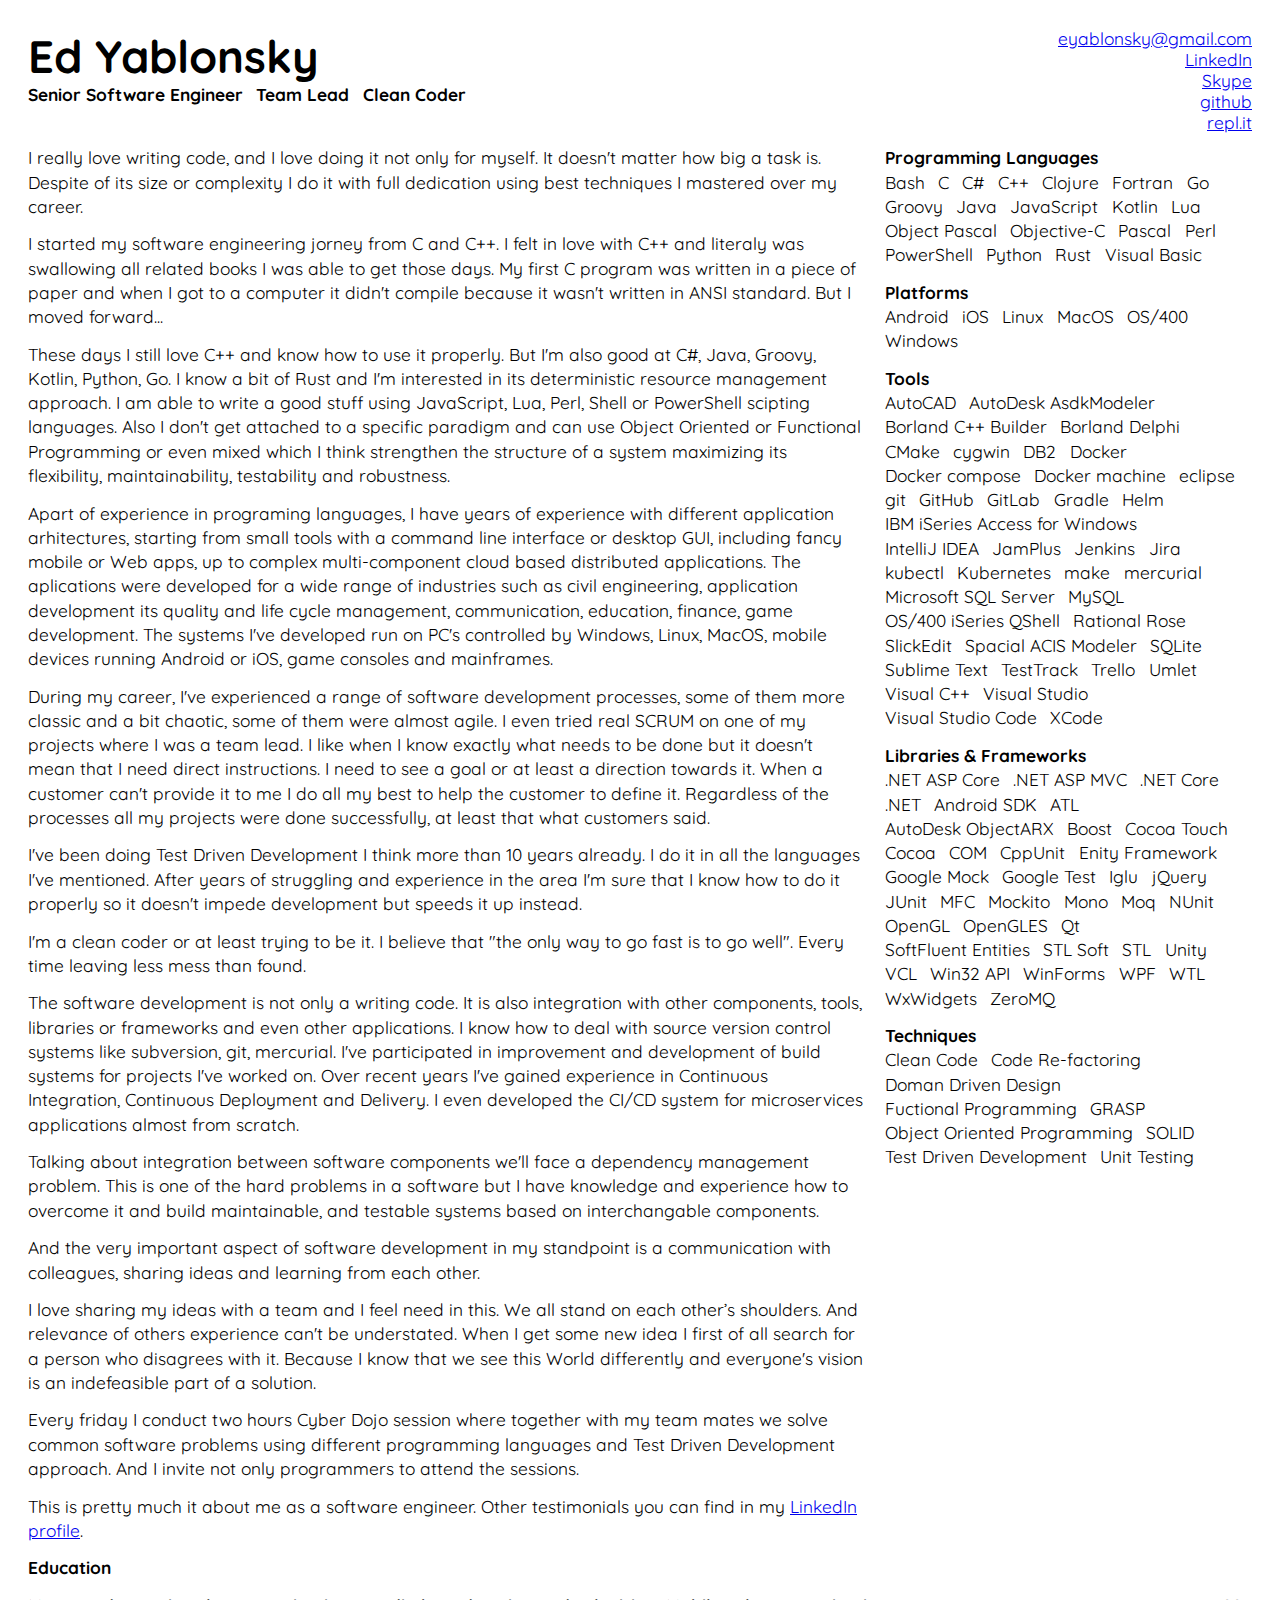
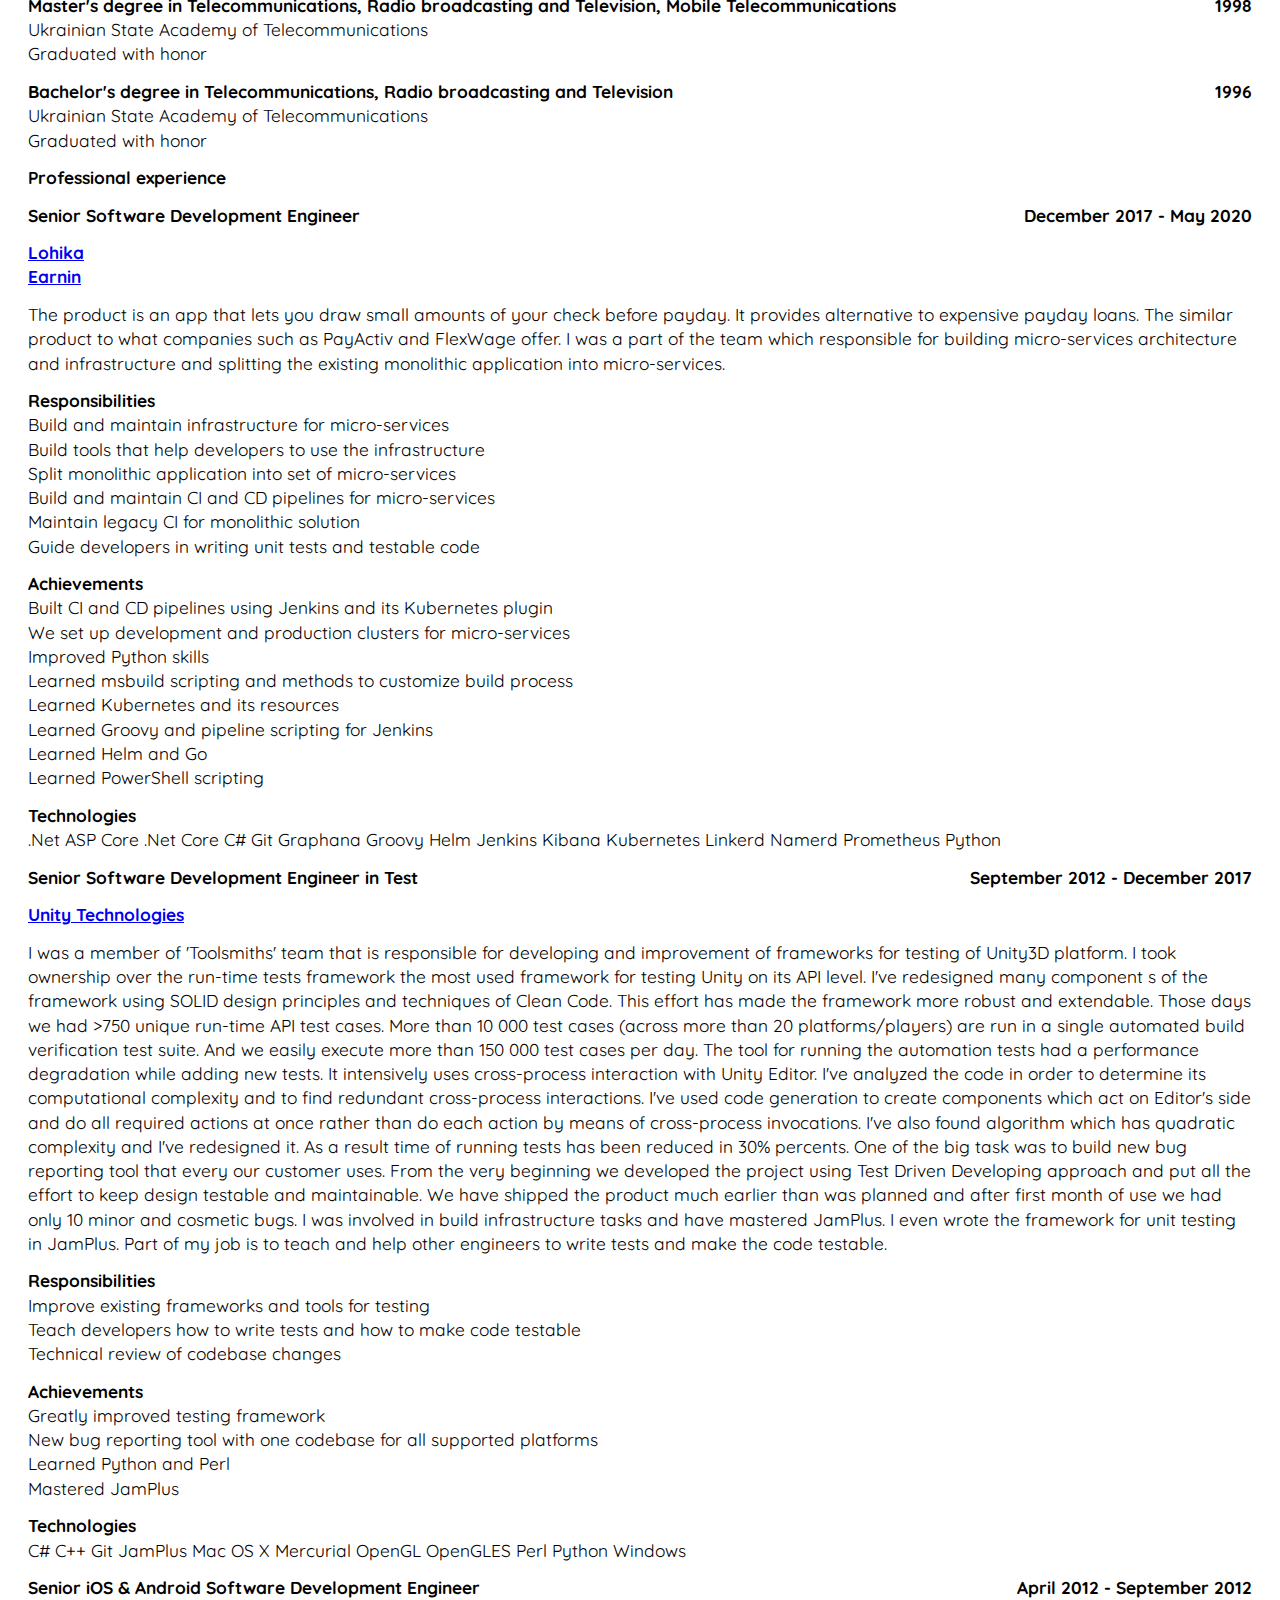
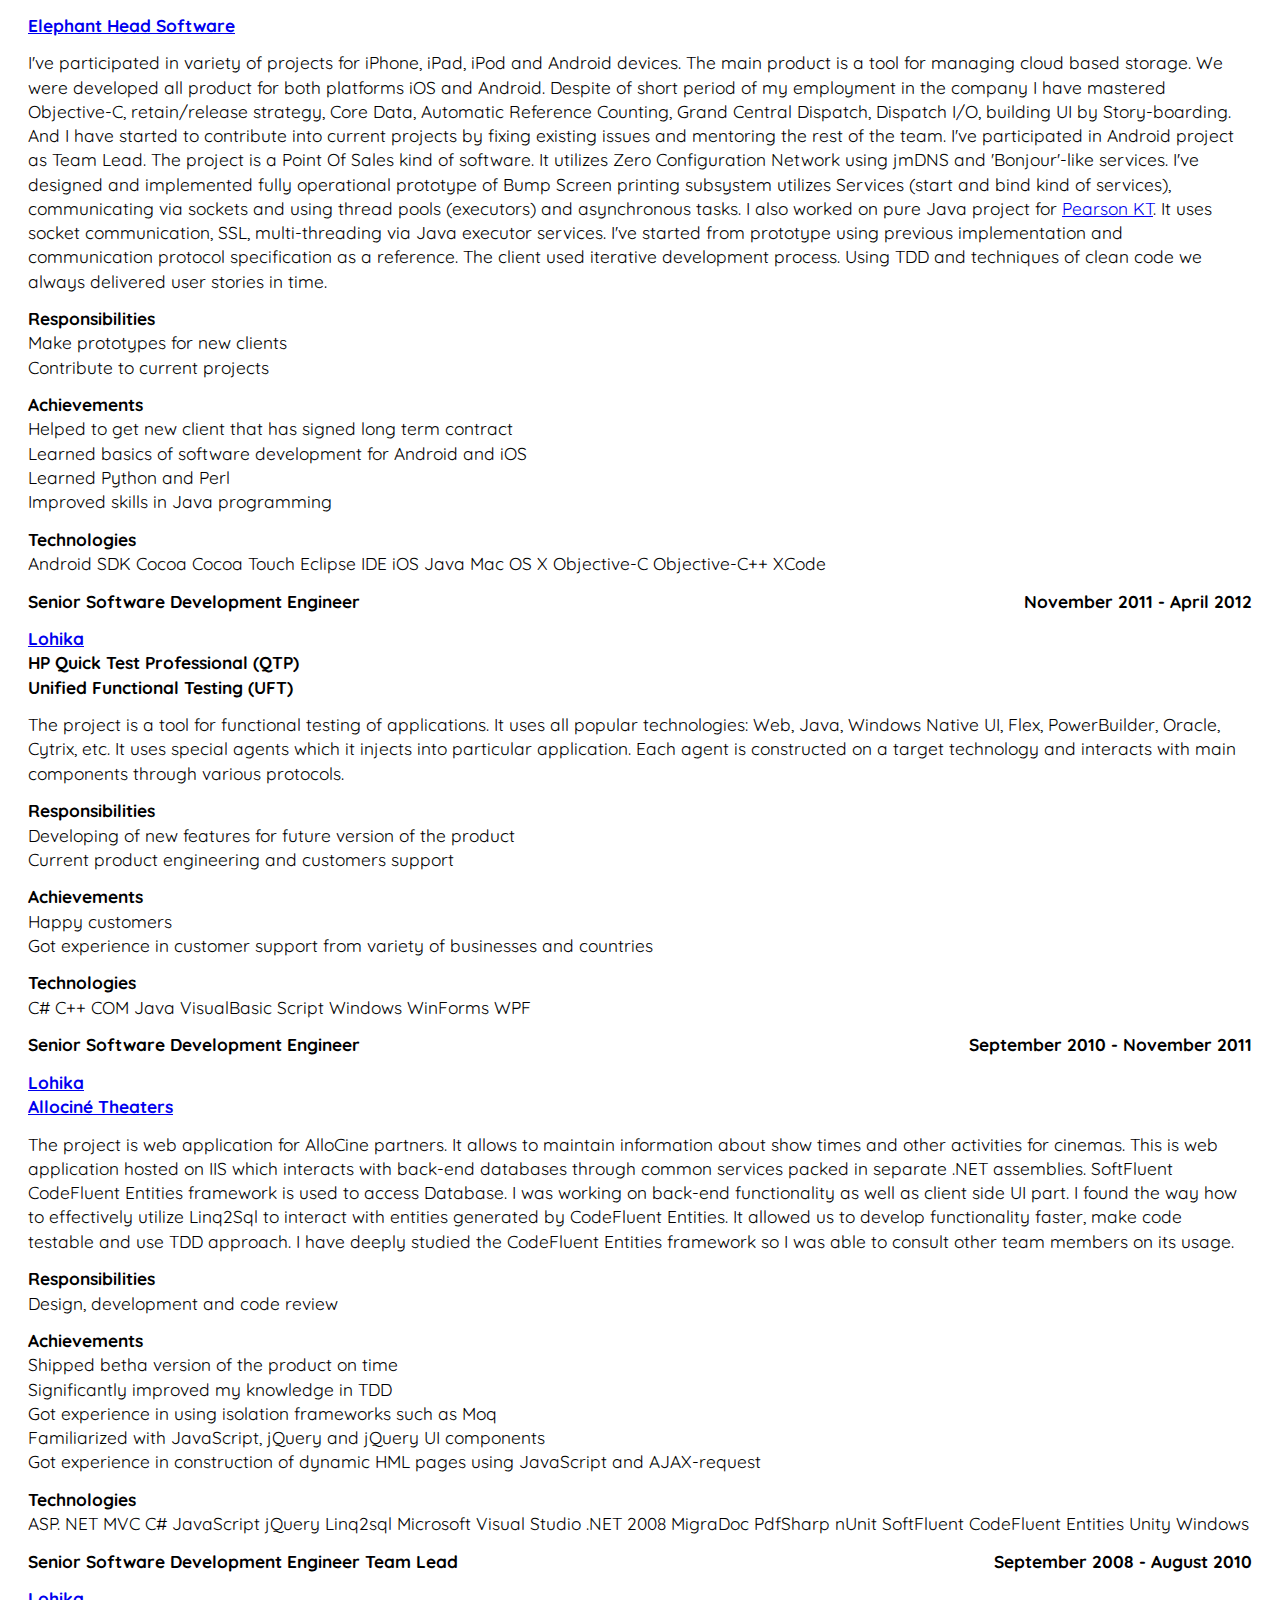
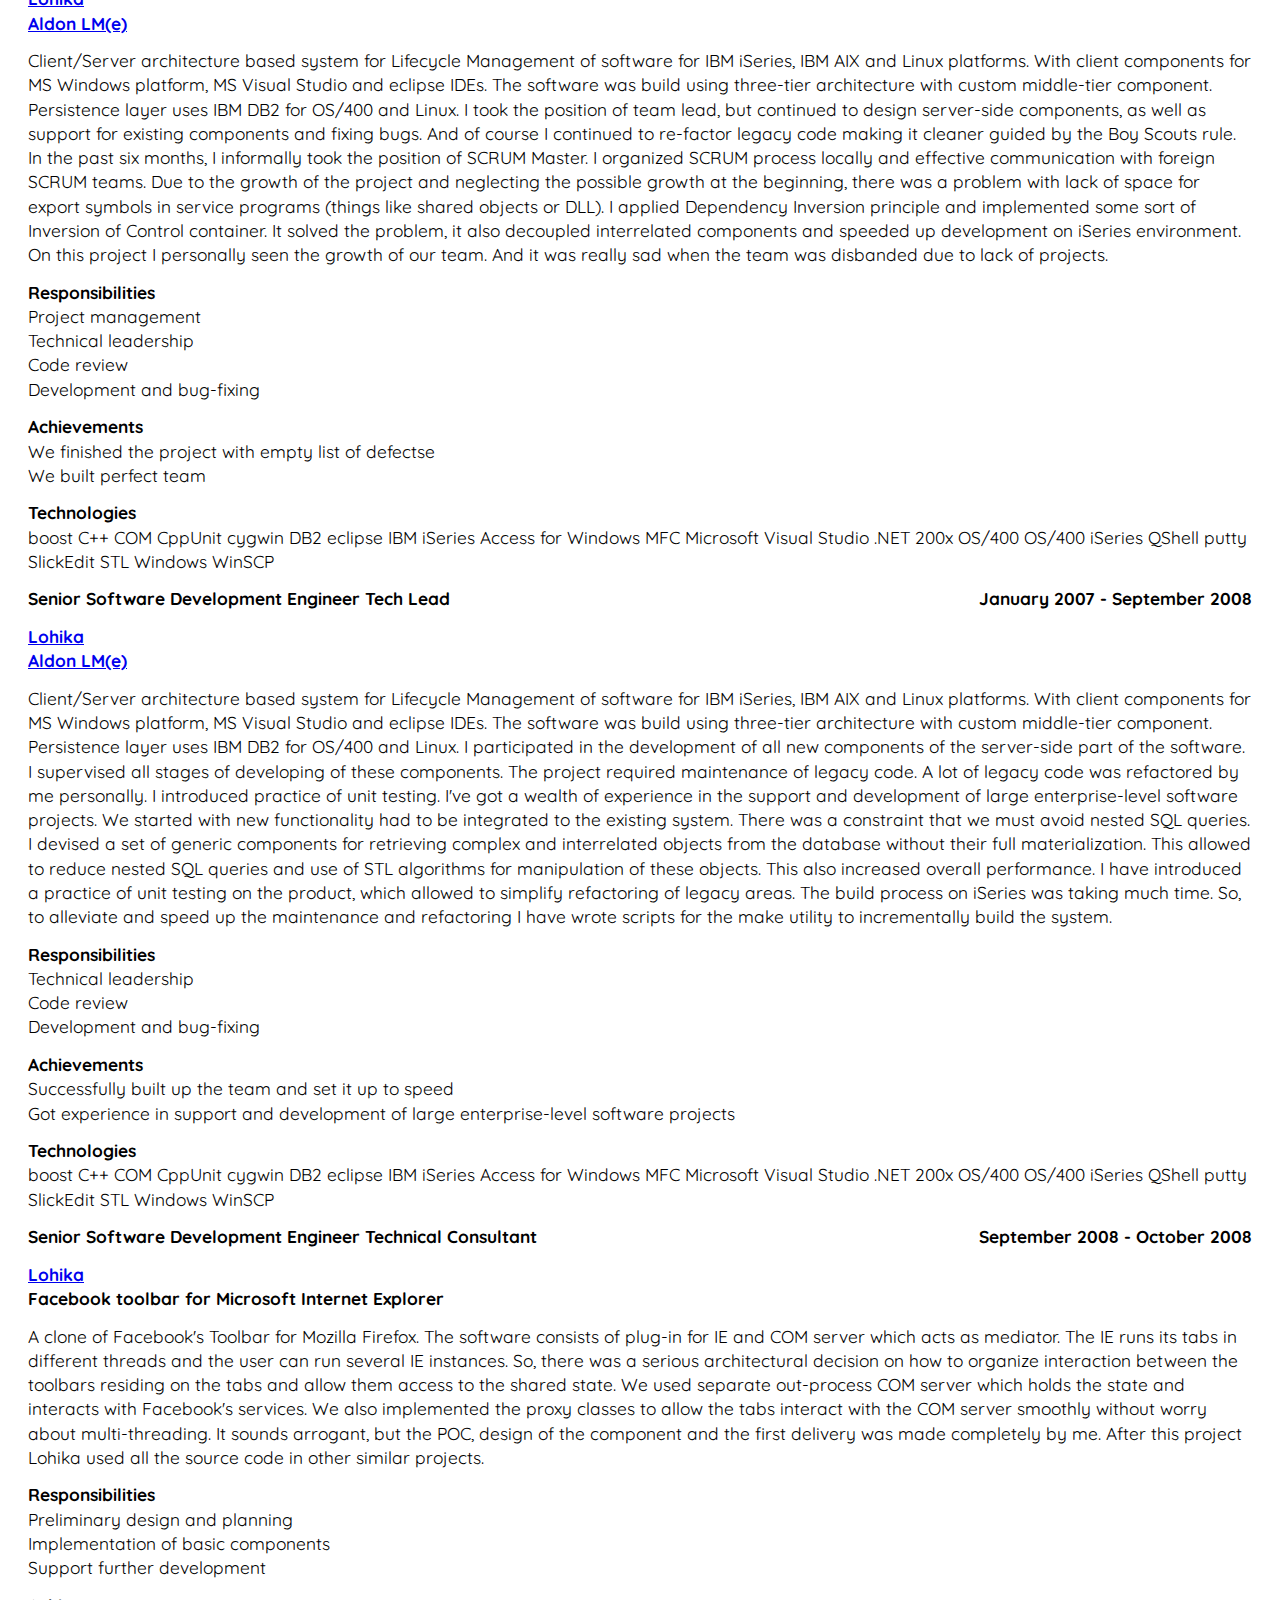
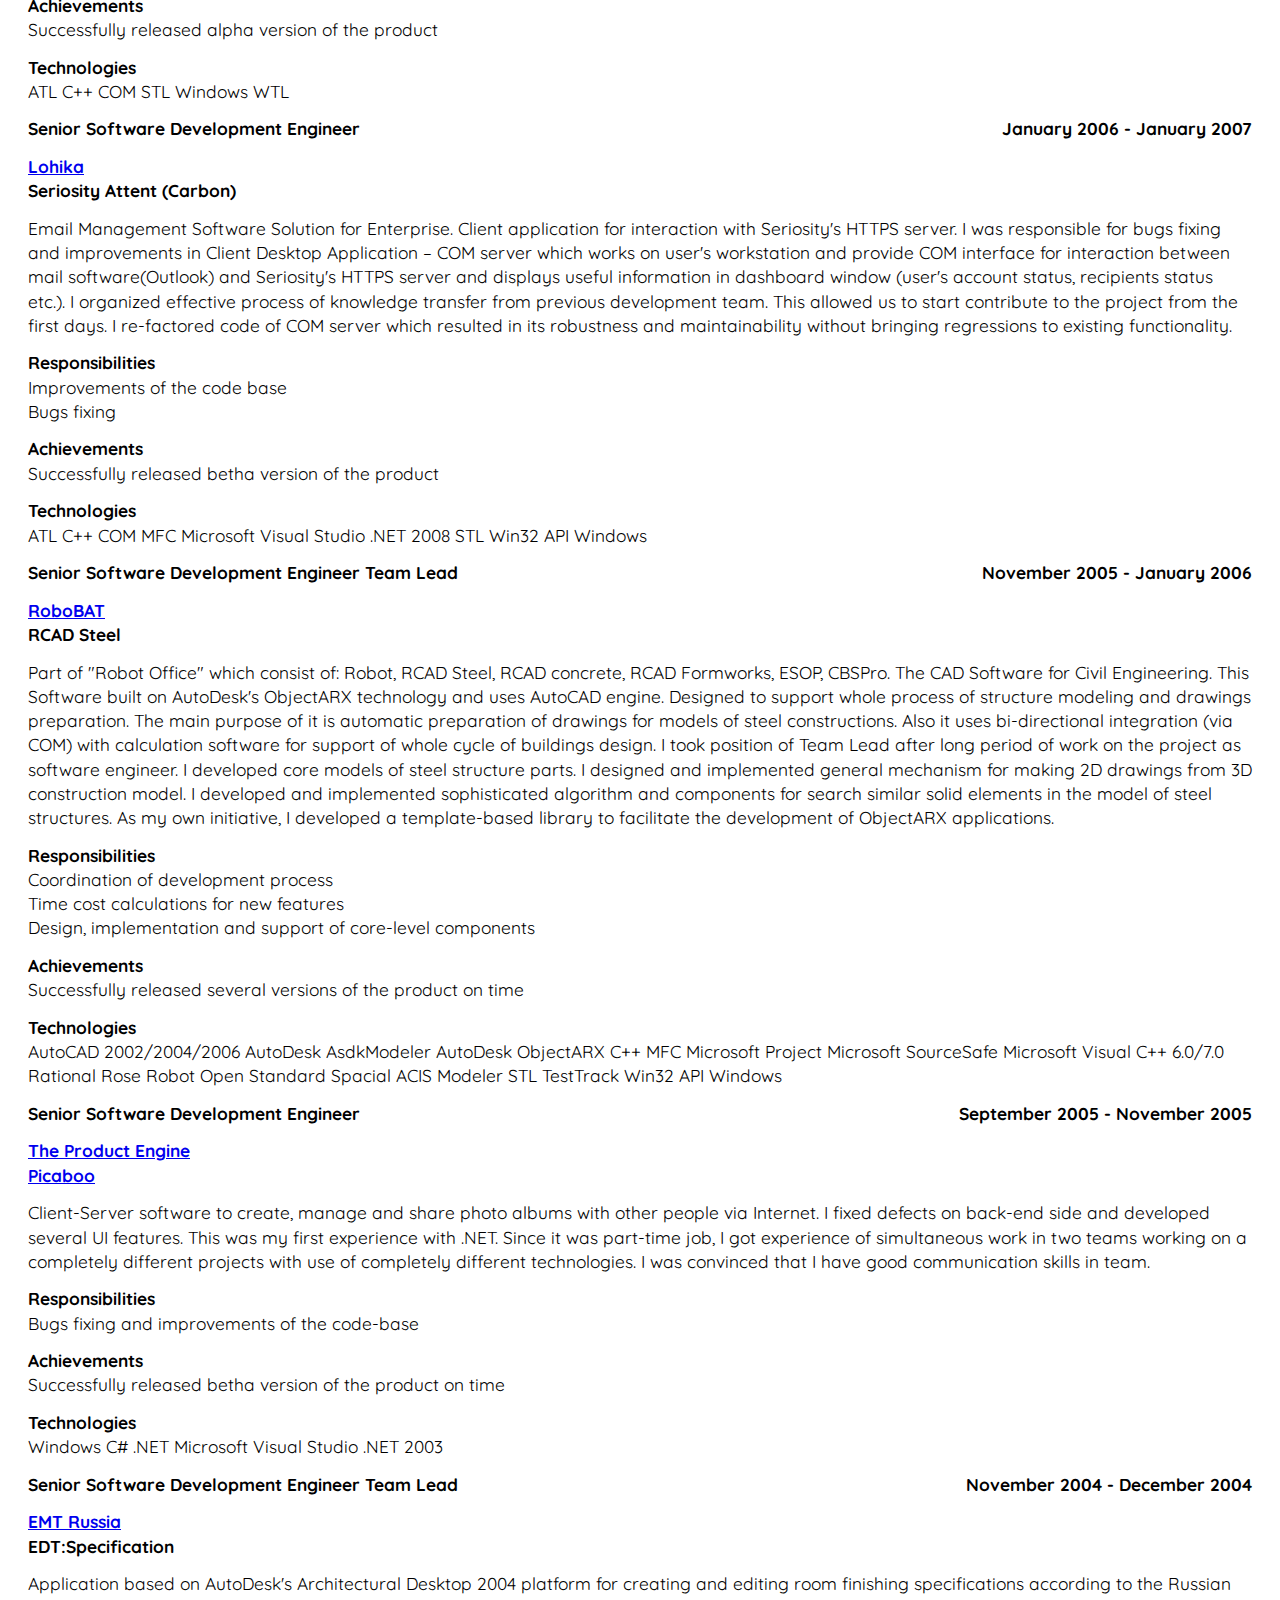
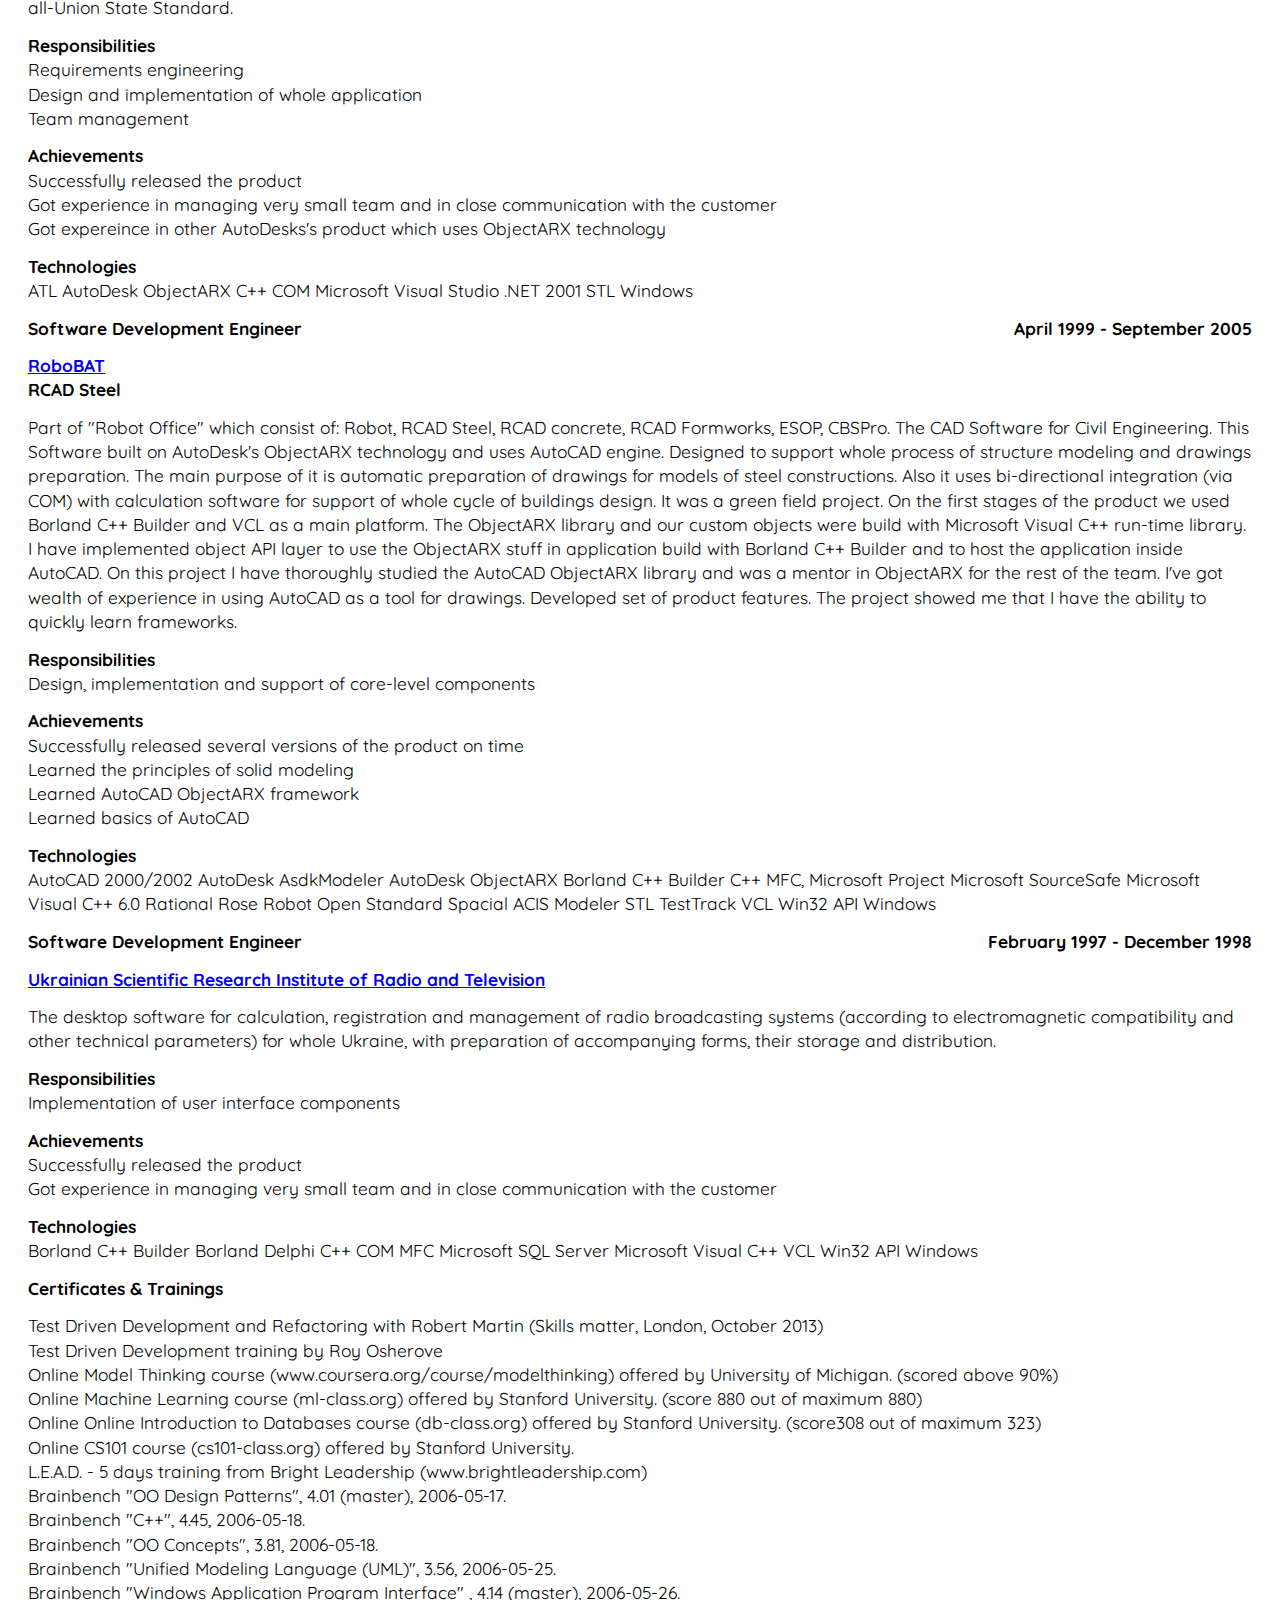
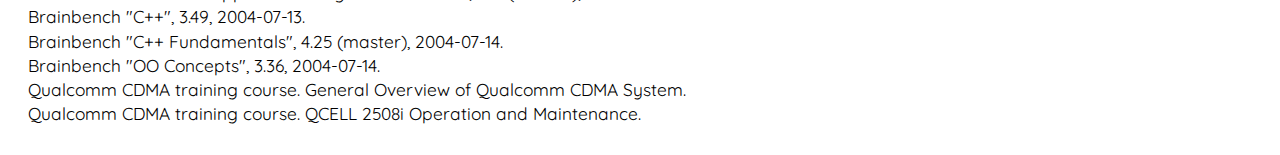
==== cv/index.html @ 2e9710eb "correct word" ====
<!DOCTYPE html>
<head>
  <link href="https://fonts.googleapis.com/css2?family=Quicksand:wght@400;700&display=swap" rel="stylesheet">
  <link rel="stylesheet" type="text/css" href="style.css" />
</head>
<body>
  <div class="heading wide">
    <div class="left-part">
      <div id="name">
        Ed Yablonsky
      </div>
      <div id="badges">
        <div class="tile badge">Senior Software Engineer</div>
        <div class="tile badge">Team Lead</div>
        <div class="tile badge">Clean Coder</div>
      </div>
    </div>
    <div class="right-part" id="contact-info">
      <div id="email">
        <a href="mailto:eyablonsky@gmail.com">eyablonsky@gmail.com</a>
      </div>
      <div id="linkedin">
        <a href="https://www.linkedin.com/in/eyablonsky">LinkedIn</a>
      </div>
      <div id="skype">
        <a href="skype:eyablonsky?userinfo">Skype</a>
      </div>
      <div id="github">
        <a href="https://github.com/eDyablo">github</a>
      </div>
      <div id="repl">
        <a href="https://repl.it/@EdwardYablonsky">repl.it</a>
      </div>
    </div>
  </div>
  <div class="article wide">
    <div class="left-part" id="cover">
      <div class="paragraph">
        I really love writing code, and I love doing it not only for myself.
        It doesn't matter how big a task is.
        Despite of its size or complexity I do it with full dedication using best techniques I mastered over my career.
      </div>
      <div class="paragraph">
        I started my software engineering jorney from C and C++.
        I felt in love with C++ and literaly was swallowing all related books I was able to get those days.
        My first C program was written in a piece of paper and when I got to a computer it didn't compile because it wasn't written in ANSI standard.
        But I moved forward...
      </div>
      <div class="paragraph">
        These days I still love C++ and know how to use it properly.
        But I'm also good at C#, Java, Groovy, Kotlin, Python, Go. I know a bit of Rust and I'm interested in its deterministic resource management approach.
        I am able to write a good stuff using JavaScript, Lua, Perl, Shell or PowerShell scipting languages.
        Also I don't get attached to a specific paradigm and can use Object Oriented or Functional Programming or even mixed which I think strengthen the structure of a system maximizing its flexibility, maintainability, testability and robustness.
      </div>
      <div class="paragraph">
        Apart of experience in programing languages, I have years of experience with different application arhitectures, starting from small tools with a command line interface or desktop GUI, including fancy mobile or Web apps, up to complex multi-component cloud based distributed applications.
        The aplications were developed for a wide range of industries such as civil engineering, application development its quality and life cycle management, communication, education, finance, game development.
        The systems I've developed run on PC's controlled by Windows, Linux, MacOS, mobile devices running Android or iOS, game consoles and mainframes.
      </div>
      <div class="paragraph">
        During my career, I've experienced a range of software development processes, some of them more classic and a bit chaotic, some of them were almost agile.
        I even tried real SCRUM on one of my projects where I was a team lead.
        I like when I know exactly what needs to be done but it doesn't mean that I need direct instructions.
        I need to see a goal or at least a direction towards it. When a customer can't provide it to me I do all my best to help the customer to define it.
        Regardless of the processes all my projects were done successfully, at least that what customers said.
      </div>
      <div class="paragraph">
        I've been doing Test Driven Development I think more than 10 years already.
        I do it in all the languages I've mentioned.
        After years of struggling and experience in the area I'm sure that I know how to do it properly so it doesn't impede development but speeds it up instead.
      </div>
      <div class="paragraph">
        I'm a clean coder or at least trying to be it.
        I believe that "the only way to go fast is to go well".
        Every time leaving less mess than found.
      </div>
      <div class="paragraph">
        The software development is not only a writing code.
        It is also integration with other components, tools, libraries or frameworks and even other applications.
        I know how to deal with source version control systems like subversion, git, mercurial.
        I've participated in improvement and development of build systems for projects I've worked on.
        Over recent years I've gained experience in Continuous Integration, Continuous Deployment and Delivery.
        I even developed the CI/CD system for microservices applications almost from scratch.
      </div>
      <div class="paragraph">
        Talking about integration between software components we'll face a dependency management problem.
        This is one of the hard problems in a software but I have knowledge and experience how to overcome it and build maintainable, and testable systems based on interchangable components.
      </div>
      <div class="paragraph">
        And the very important aspect of software development in my standpoint is a communication with colleagues, sharing ideas and learning from each other.
      </div>
      <div class="paragraph">
        I love sharing my ideas with a team and I feel need in this.
        We all stand on each other’s shoulders. And relevance of others experience can't be understated.
        When I get some new idea I first of all search for a person who disagrees with it.
        Because I know that we see this World differently and everyone's vision is an indefeasible part of a solution.
      </div>
      <div class="paragraph">
        Every friday I conduct two hours Cyber Dojo session where together with my team mates we solve common software problems using different programming languages and Test Driven Development approach.
        And I invite not only programmers to attend the sessions.
      </div>
      <div class="paragraph">
        This is pretty much it about me as a software engineer. Other testimonials you can find in my <a href="https://www.linkedin.com/in/eyablonsky/" >LinkedIn profile</a>.
      </div>
    </div>
    <div class="right-part" id="summary">
      <div class="paragraph wide" id="programming languages">
        <div class="title">
          Programming Languages
        </div>
        <div class="content">
          <div class="tile">Bash</div>
          <div class="tile">C</div>
          <div class="tile">C#</div>
          <div class="tile">C++</div>
          <div class="tile">Clojure</div>
          <div class="tile">Fortran</div>
          <div class="tile">Go</div>
          <div class="tile">Groovy</div>
          <div class="tile">Java</div>
          <div class="tile">JavaScript</div>
          <div class="tile">Kotlin</div>
          <div class="tile">Lua</div>
          <div class="tile">Object Pascal</div>
          <div class="tile">Objective-C</div>
          <div class="tile">Pascal</div>
          <div class="tile">Perl</div>
          <div class="tile">PowerShell</div>
          <div class="tile">Python</div>
          <div class="tile">Rust</div>
          <div class="tile">Visual Basic</div>
        </div>
      </div>
      <div class="paragraph wide" id="platforms">
        <div class="title">
          Platforms
        </div>
        <div class="content">
          <div class="tile">Android</div>
          <div class="tile">iOS</div>
          <div class="tile">Linux</div>
          <div class="tile">MacOS</div>
          <div class="tile">OS/400</div>
          <div class="tile">Windows</div>
        </div>
      </div>
      <div class="paragraph wide" id="tools">
        <div class="title">
          Tools
        </div>
        <div class="content">
          <div class="tile">AutoCAD</div>
          <div class="tile">AutoDesk AsdkModeler</div>
          <div class="tile">Borland C++ Builder</div>
          <div class="tile">Borland Delphi</div>
          <div class="tile">CMake</div>
          <div class="tile">cygwin</div>
          <div class="tile">DB2</div>
          <div class="tile">Docker</div>
          <div class="tile">Docker compose</div>
          <div class="tile">Docker machine</div>
          <div class="tile">eclipse</div>
          <div class="tile">git</div>
          <div class="tile">GitHub</div>
          <div class="tile">GitLab</div>
          <div class="tile">Gradle</div>
          <div class="tile">Helm</div>
          <div class="tile">IBM iSeries Access for Windows</div>
          <div class="tile">IntelliJ IDEA</div>
          <div class="tile">JamPlus</div>
          <div class="tile">Jenkins</div>
          <div class="tile">Jira</div>
          <div class="tile">kubectl</div>
          <div class="tile">Kubernetes</div>
          <div class="tile">make</div>
          <div class="tile">mercurial</div>
          <div class="tile">Microsoft SQL Server</div>
          <div class="tile">MySQL</div>
          <div class="tile">OS/400 iSeries QShell</div>
          <div class="tile">Rational Rose</div>
          <div class="tile">SlickEdit</div>
          <div class="tile">Spacial ACIS Modeler</div>
          <div class="tile">SQLite</div>
          <div class="tile">Sublime Text</div>
          <div class="tile">TestTrack</div>
          <div class="tile">Trello</div>
          <div class="tile">Umlet</div>
          <div class="tile">Visual C++</div>
          <div class="tile">Visual Studio</div>
          <div class="tile">Visual Studio Code</div>
          <div class="tile">XCode</div>
        </div>
      </div>
      <div class="paragraph wide" id="libraries and frameworks">
        <div class="title">
          Libraries & Frameworks
        </div>
        <div class="content">
          <div class="tile">.NET ASP Core</div>
          <div class="tile">.NET ASP MVC</div>
          <div class="tile">.NET Core</div>
          <div class="tile">.NET</div>
          <div class="tile">Android SDK</div>
          <div class="tile">ATL</div>
          <div class="tile">AutoDesk ObjectARX</div>
          <div class="tile">Boost</div>
          <div class="tile">Cocoa Touch</div>
          <div class="tile">Cocoa</div>
          <div class="tile">COM</div>
          <div class="tile">CppUnit</div>
          <div class="tile">Enity Framework</div>
          <div class="tile">Google Mock</div>
          <div class="tile">Google Test</div>
          <div class="tile">Iglu</div>
          <div class="tile">jQuery</div>
          <div class="tile">JUnit</div>
          <div class="tile">MFC</div>
          <div class="tile">Mockito</div>
          <div class="tile">Mono</div>
          <div class="tile">Moq</div>
          <div class="tile">NUnit</div>
          <div class="tile">OpenGL</div>
          <div class="tile">OpenGLES</div>
          <div class="tile">Qt</div>
          <div class="tile">SoftFluent Entities</div>
          <div class="tile">STL Soft</div>
          <div class="tile">STL</div>
          <div class="tile">Unity</div>
          <div class="tile">VCL</div>
          <div class="tile">Win32 API</div>
          <div class="tile">WinForms</div>
          <div class="tile">WPF</div>
          <div class="tile">WTL</div>
          <div class="tile">WxWidgets</div>
          <div class="tile">ZeroMQ</div>
        </div>
      </div>
      <div class="paragraph wide">
        <div class="title">
          Techniques
        </div>
        <div>
          <div class="tile">Clean Code</div>
          <div class="tile">Code Re-factoring</div>
          <div class="tile">Doman Driven Design</div>
          <div class="tile">Fuctional Programming</div>
          <div class="tile">GRASP</div>
          <div class="tile">Object Oriented Programming</div>
          <div class="tile">SOLID</div>
          <div class="tile">Test Driven Development</div>
          <div class="tile">Unit Testing</div>
        </div>
      </div>
    </div>
  </div>
  <div class="article wide" id="education">
    <div class="paragraph title">
      Education
    </div>
    <div class="paragraph">
      <div class="title">
        <div class="left-part">
          Master's degree in Telecommunications, Radio broadcasting and Television, Mobile Telecommunications
        </div>
        <div class="right-part">
          1998
        </div>
      </div>
      <div class="wide">
        Ukrainian State Academy of Telecommunications
      </div>
      <div>
        Graduated with honor
      </div>
    </div>
    <div class="paragraph">
      <div class= title>
        <div class="left-part">
          Bachelor's degree in Telecommunications, Radio broadcasting and Television
        </div>
        <div class="right-part">
          1996
        </div>
      </div>
      <div class="wide">
        Ukrainian State Academy of Telecommunications
      </div>
      <div>
        Graduated with honor
      </div>
    </div>
  </div>
  <div class="article" id="employment-history">
    <div class="paragraph title">
      Professional experience
    </div>
    <div class="record">
      <div class="paragraph title">
        <div class="left-part">
          Senior Software Development Engineer
        </div>
        <div class="right-part">
          December 2017 - May 2020
        </div>
      </div>
      <div class="wide paragraph title">
        <div><a href="http://lohika.com">Lohika</a></div>
        <div><a href="https://www.earnin.com">Earnin</a></div>
      </div>
      <div class="paragraph">
        The product is an app that lets you draw small amounts of your check before payday.
        It provides alternative to expensive payday loans.
        The similar product to what companies such as PayActiv and FlexWage offer.
        I was a part of the team which responsible for building micro-services architecture and infrastructure and splitting the existing monolithic application into micro-services.
      </div>
      <div class="paragraph">
        <div class="title">
          Responsibilities
        </div>
        <div>
          <div>Build and maintain infrastructure for micro-services</div>
          <div>Build tools that help developers to use the infrastructure</div>
          <div>Split monolithic application into set of micro-services</div>
          <div>Build and maintain CI and CD pipelines for micro-services</div>
          <div>Maintain legacy CI for monolithic solution</div>
          <div>Guide developers in writing unit tests and testable code</div>
        </div>
      </div>
      <div class="paragraph">
        <div class="title">
          Achievements
        </div>
        <div>
          <div>Built CI and CD pipelines using Jenkins and its Kubernetes plugin</div>
          <div>We set up development and production clusters for micro-services</div>
          <div>Improved Python skills</div>
          <div>Learned msbuild scripting and methods to customize build process</div>
          <div>Learned Kubernetes and its resources</div>
          <div>Learned Groovy and pipeline scripting for Jenkins</div>
          <div>Learned Helm and Go</div>
          <div>Learned PowerShell scripting</div>
        </div>
      </div>
      <div class="paragraph">
        <div class="title">
          Technologies
        </div>
        <div>
          .Net ASP Core
          .Net Core
          C#
          Git
          Graphana
          Groovy
          Helm
          Jenkins
          Kibana
          Kubernetes
          Linkerd
          Namerd
          Prometheus
          Python
        </div>
      </div>
    </div>
    <div class="record">
      <div class="paragraph title">
        <div class="left-part">
          Senior Software Development Engineer in Test
        </div>
        <div class="right-part">
          September 2012 - December 2017
        </div>
      </div>
      <div class="wide paragraph title">
        <a href="https://unity.com">Unity Technologies</a>
      </div>
      <div class="paragraph">
        I was a member of 'Toolsmiths' team that is responsible for developing and improvement of frameworks for testing of Unity3D platform.
        I took ownership over the run-time tests framework the most used framework for testing Unity on its API level.
        I've redesigned many component s of the framework using SOLID design principles and techniques of Clean Code.
        This effort has made the framework more robust and extendable. Those days we had >750 unique run-time API test cases.
        More than 10 000 test cases (across more than 20 platforms/players) are run in a single automated build verification test suite.
        And we easily execute more than 150 000 test cases per day.
        The tool for running the automation tests had a performance degradation while adding new tests.
        It intensively uses cross-process interaction with Unity Editor.
        I've analyzed the code in order to determine its computational complexity and to find redundant cross-process interactions.
        I've used code generation to create components which act on Editor's side and do all required actions at once rather than do each action by means of cross-process invocations.
        I've also found algorithm which has quadratic complexity and I've redesigned it.
        As a result time of running tests has been reduced in 30% percents.
        One of the big task was to build new bug reporting tool that every our customer uses.
        From the very beginning we developed the project using Test Driven Developing approach and put all the effort to keep design testable and maintainable.
        We have shipped the product much earlier than was planned and after first month of use we had only 10 minor and cosmetic bugs.
        I was involved in build infrastructure tasks and have mastered JamPlus.
        I even wrote the framework for unit testing in JamPlus.
        Part of my job is to teach and help other engineers to write tests and make the code testable.
      </div>
      <div class="paragraph">
        <div class="title">
          Responsibilities
        </div>
        <div>
          <div>Improve existing frameworks and tools for testing</div>
          <div>Teach developers how to write tests and how to make code testable</div>
          <div>Technical review of codebase changes</div>
        </div>
      </div>
      <div class="paragraph">
        <div class="title">
          Achievements
        </div>
        <div>
          <div>Greatly improved testing framework</div>
          <div>New bug reporting tool with one codebase for all supported platforms</div>
          <div>Learned Python and Perl</div>
          <div>Mastered JamPlus</div>
        </div>
      </div>
      <div class="paragraph">
        <div class="title">
          Technologies
        </div>
        <div>
          C#
          C++
          Git
          JamPlus
          Mac OS X
          Mercurial
          OpenGL
          OpenGLES
          Perl
          Python
          Windows
        </div>
      </div>
    </div>
    <div class="record">
      <div class="paragraph title">
        <div class="left-part">
          Senior iOS & Android Software Development Engineer
        </div>
        <div class="right-part">
          April 2012 - September 2012
        </div>
      </div>
      <div class="wide paragraph title">
        <a href="http://www.elephantheadsoft.com">Elephant Head Software</a>
      </div>
      <div class="paragraph">
        I've participated in variety of projects for iPhone, iPad, iPod and Android devices.
        The main product is a tool for managing cloud based storage.
        We were developed all product for both platforms iOS and Android.
        Despite of short period of my employment in the company I have mastered Objective-C, retain/release strategy, Core Data, Automatic Reference Counting, Grand Central Dispatch, Dispatch I/O, building UI by Story-boarding.
        And I have started to contribute into current projects by fixing existing issues and mentoring the rest of the team.
        I've participated in Android project as Team Lead. The project is a Point Of Sales kind of software.
        It utilizes Zero Configuration Network using jmDNS and 'Bonjour'-like services.
        I've designed and implemented fully operational prototype of Bump Screen printing subsystem utilizes Services (start and bind kind of services), communicating via sockets and using thread pools (executors) and asynchronous tasks.
        I also worked on pure Java project for <a href="http://kt.pearsonassessments.com">Pearson KT</a>.
        It uses socket communication, SSL, multi-threading via Java executor services.
        I've started from prototype using previous implementation and communication protocol specification as a reference.
        The client used iterative development process.
        Using TDD and techniques of clean code we always delivered user stories in time.
      </div>
      <div class="paragraph">
        <div class="title">
          Responsibilities
        </div>
        <div>
          <div>Make prototypes for new clients</div>
          <div>Contribute to current projects</div>
        </div>
      </div>
      <div class="paragraph">
        <div class="title">
          Achievements
        </div>
        <div>
          <div>Helped to get new client that has signed long term contract</div>
          <div>Learned basics of software development for Android and iOS</div>
          <div>Learned Python and Perl</div>
          <div>Improved skills in Java programming</div>
        </div>
      </div>
      <div class="paragraph">
        <div class="title">
          Technologies
        </div>
        <div>
          Android SDK
          Cocoa
          Cocoa Touch
          Eclipse IDE
          iOS
          Java
          Mac OS X
          Objective-C
          Objective-C++
          XCode
        </div>
      </div>
    </div>
    <div class="record">
      <div class="paragraph title">
        <div class="left-part">
          Senior Software Development Engineer
        </div>
        <div class="right-part">
          November 2011 - April 2012
        </div>
      </div>
      <div class="wide paragraph title">
        <div><a href="http://lohika.com">Lohika</a></div>
        <div>HP Quick Test Professional (QTP)</div>
        <div>Unified Functional Testing (UFT)</div>
      </div>
      <div class="paragraph">
        The project is a tool for functional testing of applications.
        It uses all popular technologies: Web, Java, Windows Native UI, Flex, PowerBuilder, Oracle, Cytrix, etc.
        It uses special agents which it injects into particular application.
        Each agent is constructed on a target technology and interacts with main components through various protocols.
      </div>
      <div class="paragraph">
        <div class="title">
          Responsibilities
        </div>
        <div>
          <div>Developing of new features for future version of the product</div>
          <div>Current product engineering and customers support</div>
        </div>
      </div>
      <div class="paragraph">
        <div class="title">
          Achievements
        </div>
        <div>
          <div>Happy customers</div>
          <div>Got experience in customer support from variety of businesses and countries</div>
        </div>
      </div>
      <div class="paragraph">
        <div class="title">
          Technologies
        </div>
        <div>
          C#
          C++
          COM
          Java
          VisualBasic Script
          Windows
          WinForms
          WPF
        </div>
      </div>
    </div>
    <div class="record">
      <div class="paragraph title">
        <div class="left-part">
          Senior Software Development Engineer
        </div>
        <div class="right-part">
          September 2010 - November 2011
        </div>
      </div>
      <div class="wide paragraph title">
        <div><a href="http://lohika.com">Lohika</a></div>
        <div><a href="http://www.allocine.fr">Allociné Theaters</a></div>
      </div>
      <div class="paragraph">
        The project is web application for AlloCine partners.
        It allows to maintain information about show times and other activities for cinemas.
        This is web application hosted on IIS which interacts with back-end databases through common services packed in separate .NET assemblies.
        SoftFluent CodeFluent Entities framework is used to access Database.
        I was working on back-end functionality as well as client side UI part.
        I found the way how to effectively utilize Linq2Sql to interact with entities generated by CodeFluent Entities.
        It allowed us to develop functionality faster, make code testable and use TDD approach.
        I have deeply studied the CodeFluent Entities framework so I was able to consult other team members on its usage.
      </div>
      <div class="paragraph">
        <div class="title">
          Responsibilities
        </div>
        <div>
          <div>Design, development and code review</div>
        </div>
      </div>
      <div class="paragraph">
        <div class="title">
          Achievements
        </div>
        <div>
          <div>Shipped betha version of the product on time</div>
          <div>Significantly improved my knowledge in TDD</div>
          <div>Got experience in using isolation frameworks such as Moq</div>
          <div>Familiarized with JavaScript, jQuery and jQuery UI components</div>
          <div>Got experience in construction of dynamic HML pages using JavaScript and AJAX-request</div>
        </div>
      </div>
      <div class="paragraph">
        <div class="title">
          Technologies
        </div>
        <div>
          ASP. NET MVC
          C#
          JavaScript
          jQuery
          Linq2sql
          Microsoft Visual Studio .NET 2008
          MigraDoc PdfSharp
          nUnit
          SoftFluent CodeFluent Entities
          Unity
          Windows
        </div>
      </div>
    </div>
    <div class="record">
      <div class="paragraph title">
        <div class="left-part">
          Senior Software Development Engineer
          Team Lead
        </div>
        <div class="right-part">
          September 2008 - August 2010
        </div>
      </div>
      <div class="wide paragraph title">
        <div><a href="http://lohika.com">Lohika</a></div>
        <div><a href="http://www.rocketsoftware.com/products/rocket-aldon">Aldon LM(e)</a></div>
      </div>
      <div class="paragraph">
        Client/Server architecture based system for Lifecycle Management of software for IBM iSeries, IBM AIX and Linux platforms.
        With client components for MS Windows platform, MS Visual Studio and eclipse IDEs.
        The software was build using three-tier architecture with custom middle-tier component.
        Persistence layer uses IBM DB2 for OS/400 and Linux.
        I took the position of team lead, but continued to design server-side components, as well as support for existing components and fixing bugs. And of course I continued to re-factor legacy code making it cleaner guided by the Boy Scouts rule.
        In the past six months, I informally took the position of SCRUM Master.
        I organized SCRUM process locally and effective communication with foreign SCRUM teams.
        Due to the growth of the project and neglecting the possible growth at the beginning, there was a problem with lack of space for export symbols in service programs (things like shared objects or DLL).
        I applied Dependency Inversion principle and implemented some sort of Inversion of Control container.
        It solved the problem, it also decoupled interrelated components and speeded up development on iSeries environment.
        On this project I personally seen the growth of our team.
        And it was really sad when the team was disbanded due to lack of projects.
      </div>
      <div class="paragraph">
        <div class="title">
          Responsibilities
        </div>
        <div>
          <div>Project management</div>
          <div>Technical leadership</div>
          <div>Code review</div>
          <div>Development and bug-fixing</div>
        </div>
      </div>
      <div class="paragraph">
        <div class="title">
          Achievements
        </div>
        <div>
          <div>We finished the project with empty list of defectse</div>
          <div>We built perfect team</div>
        </div>
      </div>
      <div class="paragraph">
        <div class="title">
          Technologies
        </div>
        <div>
          boost
          C++
          COM
          CppUnit
          cygwin
          DB2
          eclipse
          IBM iSeries Access for Windows
          MFC
          Microsoft Visual Studio .NET 200x
          OS/400
          OS/400 iSeries QShell
          putty
          SlickEdit
          STL
          Windows
          WinSCP
        </div>
      </div>
    </div>
    <div class="record">
      <div class="paragraph title">
        <div class="left-part">
          Senior Software Development Engineer
          Tech Lead
        </div>
        <div class="right-part">
          January 2007 - September 2008
        </div>
      </div>
      <div class="wide paragraph title">
        <div><a href="http://lohika.com">Lohika</a></div>
        <div><a href="http://www.rocketsoftware.com/products/rocket-aldon">Aldon LM(e)</a></div>
      </div>
      <div class="paragraph">
        Client/Server architecture based system for Lifecycle Management of software for IBM iSeries, IBM AIX and Linux platforms.
        With client components for MS Windows platform, MS Visual Studio and eclipse IDEs.
        The software was build using three-tier architecture with custom middle-tier component.
        Persistence layer uses IBM DB2 for OS/400 and Linux.
        I participated in the development of all new components of the server-side part of the software.
        I supervised all stages of developing of these components.
        The project required maintenance of legacy code. A lot of legacy code was refactored by me personally.
        I introduced practice of unit testing.
        I've got a wealth of experience in the support and development of large enterprise-level software projects.
        We started with new functionality had to be integrated to the existing system.
        There was a constraint that we must avoid nested SQL queries.
        I devised a set of generic components for retrieving complex and interrelated objects from the database without their full materialization.
        This allowed to reduce nested SQL queries and use of STL algorithms for manipulation of these objects.
        This also increased overall performance.
        I have introduced a practice of unit testing on the product, which allowed to simplify refactoring of legacy areas.
        The build process on iSeries was taking much time.
        So, to alleviate and speed up the maintenance and refactoring I have wrote scripts for the make utility to incrementally build the system.
      </div>
      <div class="paragraph">
        <div class="title">
          Responsibilities
        </div>
        <div>
          <div>Technical leadership</div>
          <div>Code review</div>
          <div>Development and bug-fixing</div>
        </div>
      </div>
      <div class="paragraph">
        <div class="title">
          Achievements
        </div>
        <div>
          <div>Successfully built up the team and set it up to speed</div>
          <div>Got experience in support and development of large enterprise-level software projects</div>
        </div>
      </div>
      <div class="paragraph">
        <div class="title">
          Technologies
        </div>
        <div>
          boost
          C++
          COM
          CppUnit
          cygwin
          DB2
          eclipse
          IBM iSeries Access for Windows
          MFC
          Microsoft Visual Studio .NET 200x
          OS/400
          OS/400 iSeries QShell
          putty
          SlickEdit
          STL
          Windows
          WinSCP
        </div>
      </div>
    </div>
    <div class="record">
      <div class="paragraph title">
        <div class="left-part">
          Senior Software Development Engineer
          Technical Consultant
        </div>
        <div class="right-part">
          September 2008 - October 2008
        </div>
      </div>
      <div class="wide paragraph title">
        <div><a href="http://lohika.com">Lohika</a></div>
        <div>Facebook toolbar for Microsoft Internet Explorer</div>
      </div>
      <div class="paragraph">
        A clone of Facebook's Toolbar for Mozilla Firefox.
        The software consists of plug-in for IE and COM server which acts as mediator.
        The IE runs its tabs in different threads and the user can run several IE instances.
        So, there was a serious architectural decision on how to organize interaction between the toolbars residing on the tabs and allow them access to the shared state.
        We used separate out-process COM server which holds the state and interacts with Facebook's services.
        We also implemented the proxy classes to allow the tabs interact with the COM server smoothly without worry about multi-threading.
        It sounds arrogant, but the POC, design of the component and the first delivery was made completely by me.
        After this project Lohika used all the source code in other similar projects.
      </div>
      <div class="paragraph">
        <div class="title">
          Responsibilities
        </div>
        <div>
          <div>Preliminary design and planning</div>
          <div>Implementation of basic components</div>
          <div>Support further development</div>
        </div>
      </div>
      <div class="paragraph">
        <div class="title">
          Achievements
        </div>
        <div>
          <div>Successfully released alpha version of the product</div>
        </div>
      </div>
      <div class="paragraph">
        <div class="title">
          Technologies
        </div>
        <div>
          ATL
          C++
          COM
          STL
          Windows
          WTL
        </div>
      </div>
    </div>
    <div class="record">
      <div class="paragraph title">
        <div class="left-part">
          Senior Software Development Engineer
        </div>
        <div class="right-part">
          January 2006 - January 2007
        </div>
      </div>
      <div class="wide paragraph title">
        <div><a href="http://lohika.com">Lohika</a></div>
        <div>Seriosity Attent (Carbon)</div>
      </div>
      <div class="paragraph">
        Email Management Software Solution for Enterprise.
        Client application for interaction with Seriosity's HTTPS server.
        I was responsible for bugs fixing and improvements in Client Desktop Application – COM server which works on user's workstation and provide COM interface for interaction between mail software(Outlook) and Seriosity's HTTPS server and displays useful information in dashboard window (user's account status, recipients status etc.).
        I organized effective process of knowledge transfer from previous development team.
        This allowed us to start contribute to the project from the first days.
        I re-factored code of COM server which resulted in its robustness and maintainability without bringing regressions to existing functionality.
      </div>
      <div class="paragraph">
        <div class="title">
          Responsibilities
        </div>
        <div>
          <div>Improvements of the code base</div>
          <div>Bugs fixing</div>
        </div>
      </div>
      <div class="paragraph">
        <div class="title">
          Achievements
        </div>
        <div>
          <div>Successfully released betha version of the product</div>
        </div>
      </div>
      <div class="paragraph">
        <div class="title">
          Technologies
        </div>
        <div>
          ATL
          C++
          COM
          MFC
          Microsoft Visual Studio .NET 2008
          STL
          Win32 API
          Windows
        </div>
      </div>
    </div>
    <div class="record">
      <div class="paragraph title">
        <div class="left-part">
          Senior Software Development Engineer
          Team Lead
        </div>
        <div class="right-part">
          November 2005 - January 2006
        </div>
      </div>
      <div class="wide paragraph title">
        <div><a href="http://robobat.pl">RoboBAT</a></div>
        <div>RCAD Steel</div>
      </div>
      <div class="paragraph">
        Part of "Robot Office" which consist of: Robot, RCAD Steel, RCAD concrete, RCAD Formworks, ESOP, CBSPro.
        The CAD Software for Civil Engineering.
        This Software built on AutoDesk's ObjectARX technology and uses AutoCAD engine.
        Designed to support whole process of structure modeling and drawings preparation.
        The main purpose of it is automatic preparation of drawings for models of steel constructions.
        Also it uses bi-directional integration (via COM) with calculation software for support of whole cycle of buildings design.
        I took position of Team Lead after long period of work on the project as software engineer.
        I developed core models of steel structure parts.
        I designed and implemented general mechanism for making 2D drawings from 3D construction model.
        I developed and implemented sophisticated algorithm and components for search similar solid elements in the model of steel structures.
        As my own initiative, I developed a template-based library to facilitate the development of ObjectARX applications.
      </div>
      <div class="paragraph">
        <div class="title">
          Responsibilities
        </div>
        <div>
          <div>Coordination of development process</div>
          <div>Time cost calculations for new features</div>
          <div>Design, implementation and support of core-level components</div>
        </div>
      </div>
      <div class="paragraph">
        <div class="title">
          Achievements
        </div>
        <div>
          <div>Successfully released several versions of the product on time</div>
        </div>
      </div>
      <div class="paragraph">
        <div class="title">
          Technologies
        </div>
        <div>
          AutoCAD 2002/2004/2006
          AutoDesk AsdkModeler
          AutoDesk ObjectARX
          C++
          MFC
          Microsoft Project
          Microsoft SourceSafe
          Microsoft Visual C++ 6.0/7.0
          Rational Rose
          Robot Open Standard
          Spacial ACIS Modeler
          STL
          TestTrack
          Win32 API
          Windows
        </div>
      </div>
    </div>
    <div class="record">
      <div class="paragraph title">
        <div class="left-part">
          Senior Software Development Engineer
        </div>
        <div class="right-part">
          September 2005 - November 2005
        </div>
      </div>
      <div class="wide paragraph title">
        <div><a href="https://www.productengine.com">The Product Engine</a></div>
        <div><a href="https://www.picaboo.com">Picaboo</a></div>
      </div>
      <div class="paragraph">
        Client-Server software to create, manage and share photo albums with other people via Internet.
        I fixed defects on back-end side and developed several UI features.
        This was my first experience with .NET.
        Since it was part-time job, I got experience of simultaneous work in two teams working on a completely different projects with use of completely different technologies.
        I was convinced that I have good communication skills in team.
      </div>
      <div class="paragraph">
        <div class="title">
          Responsibilities
        </div>
        <div>
          <div>Bugs fixing and improvements of the code-base</div>
        </div>
      </div>
      <div class="paragraph">
        <div class="title">
          Achievements
        </div>
        <div>
          <div>Successfully released betha version of the product on time</div>
        </div>
      </div>
      <div class="paragraph">
        <div class="title">
          Technologies
        </div>
        <div>
          Windows
          C#
          .NET
          Microsoft Visual Studio .NET 2003
        </div>
      </div>
    </div>
    <div class="record">
      <div class="paragraph title">
        <div class="left-part">
          Senior Software Development Engineer
          Team Lead
        </div>
        <div class="right-part">
          November 2004 - December 2004
        </div>
      </div>
      <div class="wide paragraph title">
        <div><a href="https://www.emt.ru">EMT Russia</a></div>
        <div>EDT:Specification</div>
      </div>
      <div class="paragraph">
        Application based on AutoDesk's Architectural Desktop 2004 platform for creating and editing room finishing specifications according to the Russian all-Union State Standard.
      </div>
      <div class="paragraph">
        <div class="title">
          Responsibilities
        </div>
        <div>
          <div>Requirements engineering</div>
          <div>Design and implementation of whole application</div>
          <div>Team management</div>
        </div>
      </div>
      <div class="paragraph">
        <div class="title">
          Achievements
        </div>
        <div>
          <div>Successfully released the product</div>
          <div>Got experience in managing very small team and in close communication with the customer</div>
          <div>Got expereince in other AutoDesks's product which uses ObjectARX technology</div>
        </div>
      </div>
      <div class="paragraph">
        <div class="title">
          Technologies
        </div>
        <div>
          ATL
          AutoDesk ObjectARX
          C++
          COM
          Microsoft Visual Studio .NET 2001
          STL
          Windows
        </div>
      </div>
    </div>
    <div class="record">
      <div class="paragraph title">
        <div class="left-part">
          Software Development Engineer
        </div>
        <div class="right-part">
          April 1999 - September 2005
        </div>
      </div>
      <div class="wide paragraph title">
        <div><a href="http://robobat.pl">RoboBAT</a></div>
        <div>RCAD Steel</div>
      </div>
      <div class="paragraph">
        Part of "Robot Office" which consist of: Robot, RCAD Steel, RCAD concrete, RCAD Formworks, ESOP, CBSPro.
        The CAD Software for Civil Engineering.
        This Software built on AutoDesk's ObjectARX technology and uses AutoCAD engine.
        Designed to support whole process of structure modeling and drawings preparation.
        The main purpose of it is automatic preparation of drawings for models of steel constructions.
        Also it uses bi-directional integration (via COM) with calculation software for support of whole cycle of buildings design.
        It was a green field project.
        On the first stages of the product we used Borland C++ Builder and VCL as a main platform.
        The ObjectARX library and our custom objects were build with Microsoft Visual C++ run-time library.
        I have implemented object API layer to use the ObjectARX stuff in application build with Borland C++ Builder and to host the application inside AutoCAD.
        On this project I have thoroughly studied the AutoCAD ObjectARX library and was a mentor in ObjectARX for the rest of the team.
        I've got wealth of experience in using AutoCAD as a tool for drawings.
        Developed set of product features.
        The project showed me that I have the ability to quickly learn frameworks.
      </div>
      <div class="paragraph">
        <div class="title">
          Responsibilities
        </div>
        <div>
          <div>Design, implementation and support of core-level components</div>
        </div>
      </div>
      <div class="paragraph">
        <div class="title">
          Achievements
        </div>
        <div>
          <div>Successfully released several versions of the product on time</div>
          <div>Learned the principles of solid modeling</div>
          <div>Learned AutoCAD ObjectARX framework</div>
          <div>Learned basics of AutoCAD</div>
        </div>
      </div>
      <div class="paragraph">
        <div class="title">
          Technologies
        </div>
        <div>
          AutoCAD 2000/2002
          AutoDesk AsdkModeler
          AutoDesk ObjectARX
          Borland C++ Builder
          C++
          MFC,
          Microsoft Project
          Microsoft SourceSafe
          Microsoft Visual C++ 6.0
          Rational Rose
          Robot Open Standard
          Spacial ACIS Modeler
          STL
          TestTrack
          VCL
          Win32 API
          Windows
        </div>
      </div>
    </div>
    <div class="record">
      <div class="paragraph title">
        <div class="left-part">
          Software Development Engineer
        </div>
        <div class="right-part">
          February 1997 - December 1998
        </div>
      </div>
      <div class="wide paragraph title">
        <div><a href="http://uniirt.ddns.net/drupal6/en">Ukrainian Scientific Research Institute of Radio and Television</a></div>
      </div>
      <div class="paragraph">
        The desktop software for calculation, registration and management of radio broadcasting systems (according to electromagnetic compatibility and other technical parameters) for whole Ukraine, with preparation of accompanying forms, their storage and distribution.
      </div>
      <div class="paragraph">
        <div class="title">
          Responsibilities
        </div>
        <div>
          <div>Implementation of user interface components</div>
        </div>
      </div>
      <div class="paragraph">
        <div class="title">
          Achievements
        </div>
        <div>
          <div>Successfully released the product</div>
          <div>Got experience in managing very small team and in close communication with the customer</div>
        </div>
      </div>
      <div class="paragraph">
        <div class="title">
          Technologies
        </div>
        <div>
          Borland C++ Builder
          Borland Delphi
          C++
          COM
          MFC
          Microsoft SQL Server
          Microsoft Visual C++
          VCL
          Win32 API
          Windows
        </div>
      </div>
    </div>
  </div>
  <div class="article" id="certificates">
    <div class="paragraph title">
      Certificates & Trainings
    </div>
    <div class="paragraph">
      <div>Test Driven Development and Refactoring with Robert Martin (Skills matter, London, October 2013)</div>
      <div>Test Driven Development training by Roy Osherove</div>
      <div>Online Model Thinking course (www.coursera.org/course/modelthinking) offered by University of Michigan. (scored above 90%)</div>
      <div>Online Machine Learning course (ml-class.org) offered by Stanford University. (score 880 out of maximum 880)</div>
      <div>Online Online Introduction to Databases course (db-class.org) offered by Stanford University. (score308 out of maximum 323)</div>
      <div>Online CS101 course (cs101-class.org) offered by Stanford University.</div>
      <div>L.E.A.D. - 5 days training from Bright Leadership (www.brightleadership.com)</div>
      <div>Brainbench "OO Design Patterns", 4.01 (master), 2006-05-17.</div>
      <div>Brainbench "C++", 4.45, 2006-05-18.</div>
      <div>Brainbench "OO Concepts", 3.81, 2006-05-18.</div>
      <div>Brainbench "Unified Modeling Language (UML)", 3.56, 2006-05-25.</div>
      <div>Brainbench "Windows Application Program Interface" , 4.14 (master), 2006-05-26.</div>
      <div>Brainbench "C++", 3.49, 2004-07-13.</div>
      <div>Brainbench "C++ Fundamentals", 4.25 (master), 2004-07-14.</div>
      <div>Brainbench "OO Concepts", 3.36, 2004-07-14.</div>
      <div>Qualcomm CDMA training course. General Overview of Qualcomm CDMA System.</div>
      <div>Qualcomm CDMA training course. QCELL 2508i Operation and Maintenance.</div>
    </div>
  </div>
</body>
---- cv/style.css ----
body {
  padding: 15pt;
  font-family: 'Quicksand', sans-serif;
  font-size: 13pt;
}

.paragraph {
  padding-top: 10pt;
  line-height: 1.4;
}

.title {
  font-weight: bolder;
}

.wide {
  clear: both;
}

.left-part {
  float: left;
}

.right-part {
  float: right;
}

.half-part {
  width: 50%;
}

.tile {
  float: left;
  padding-right: 10pt;
}

.badge {
  font-weight: bold;
}

.heading #name {
  font-weight: bold;
  font-size: 34pt;
}

#contact-info {
  text-align: right;
}

#cover {
  box-sizing: border-box;
  width: 70%;
  padding-right: 15pt;
}

#summary {
  width: 30%;
}
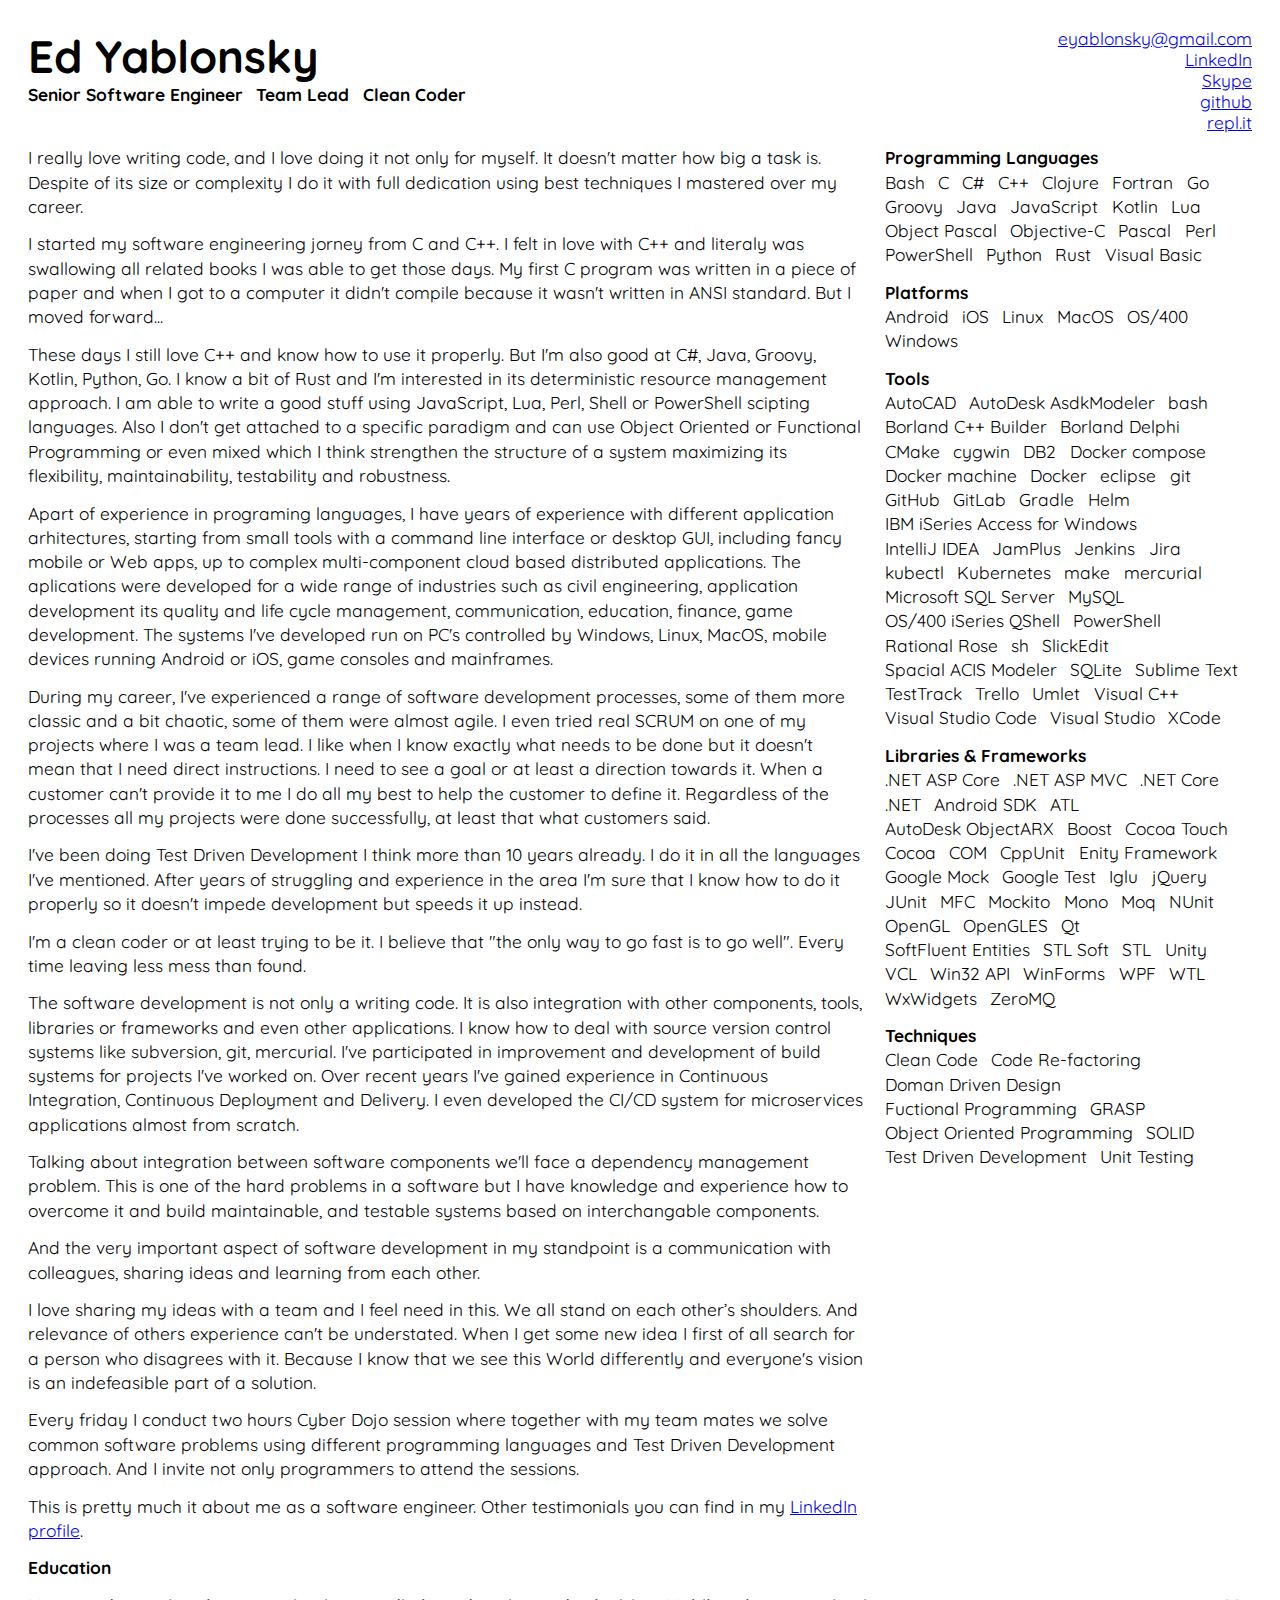
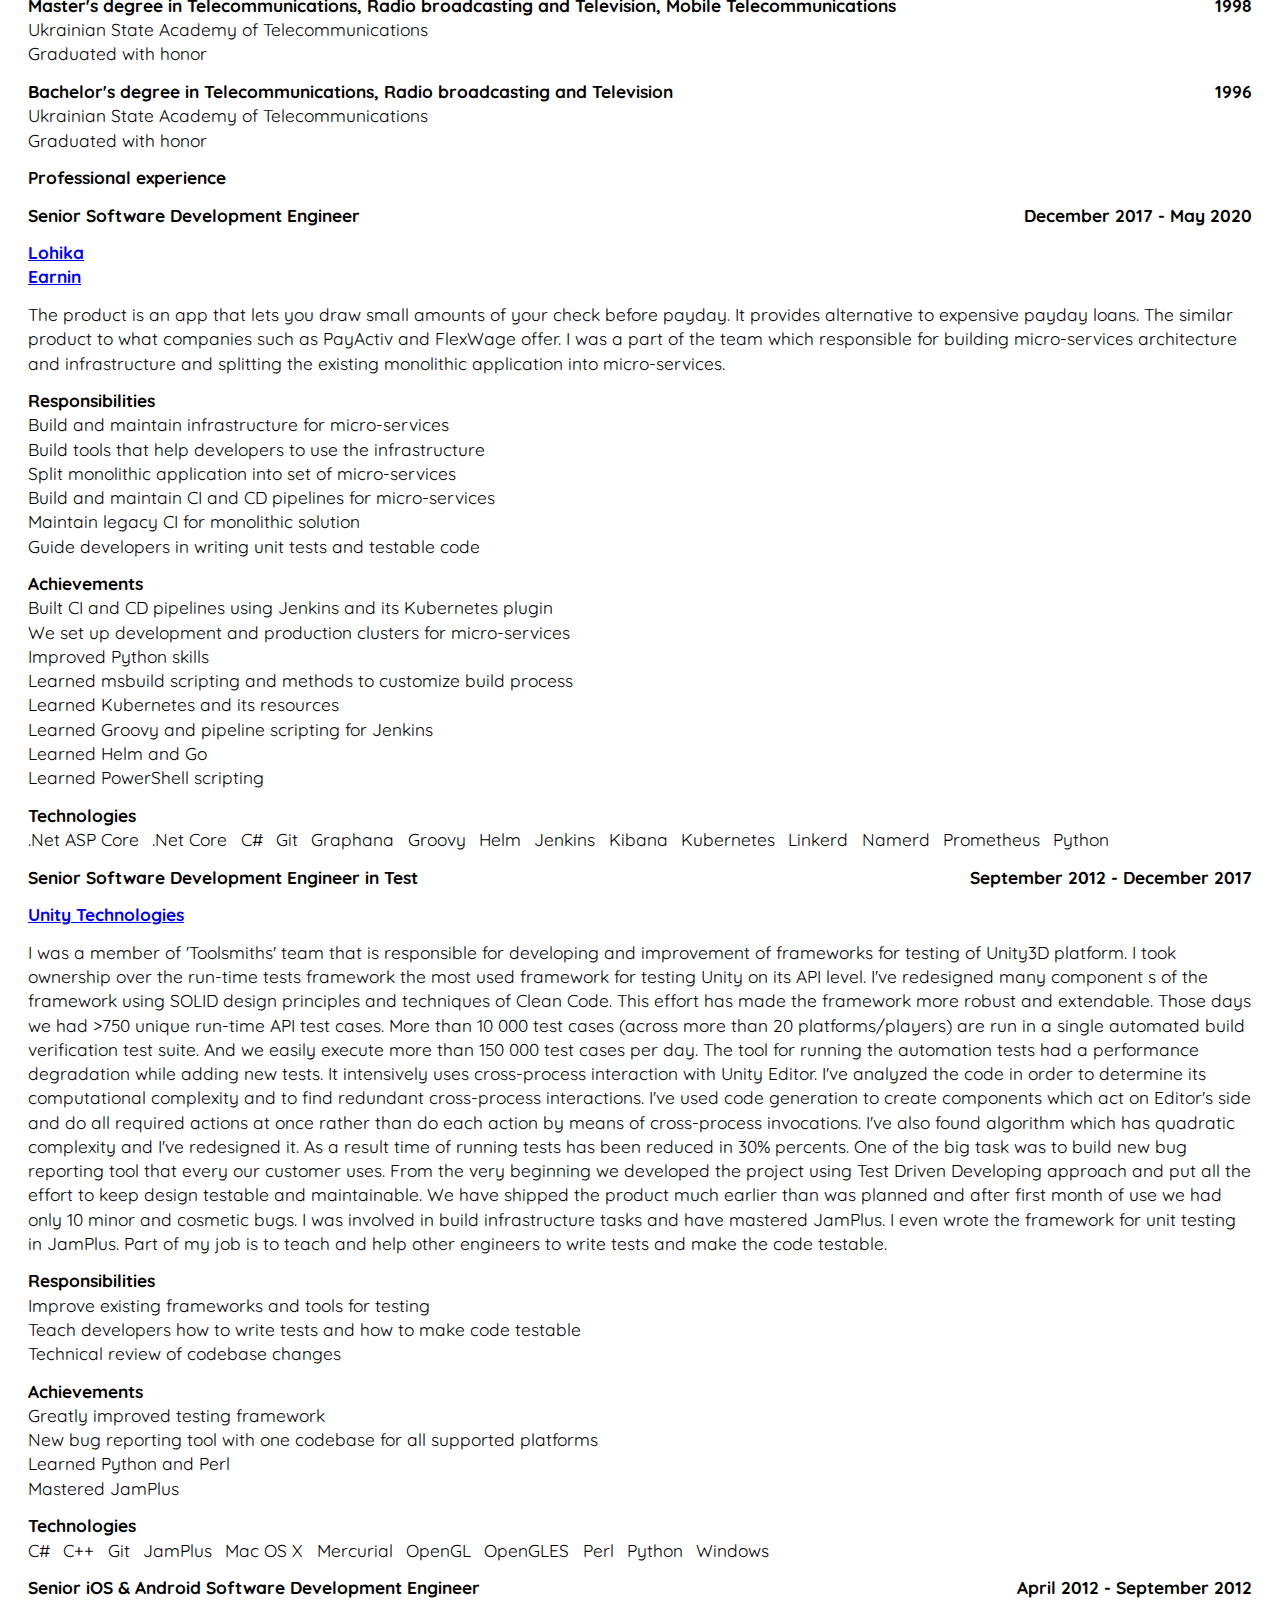
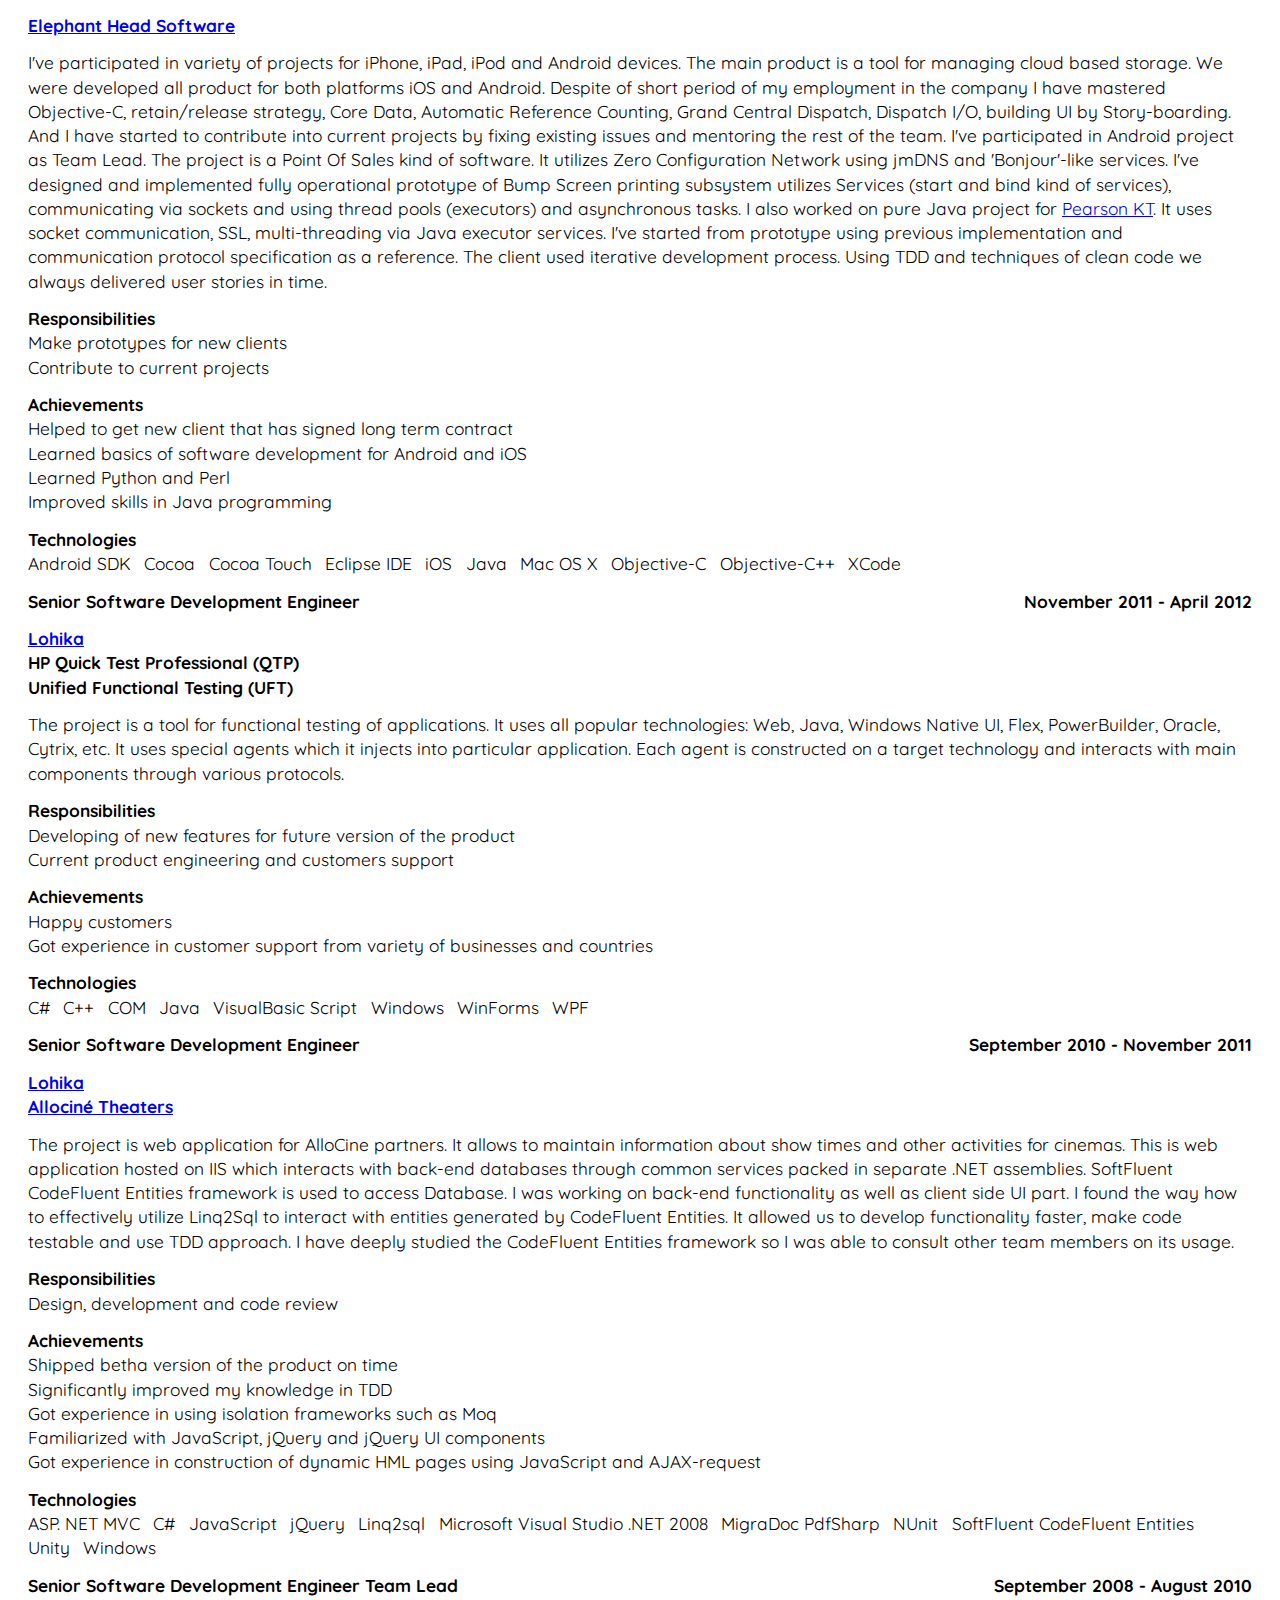
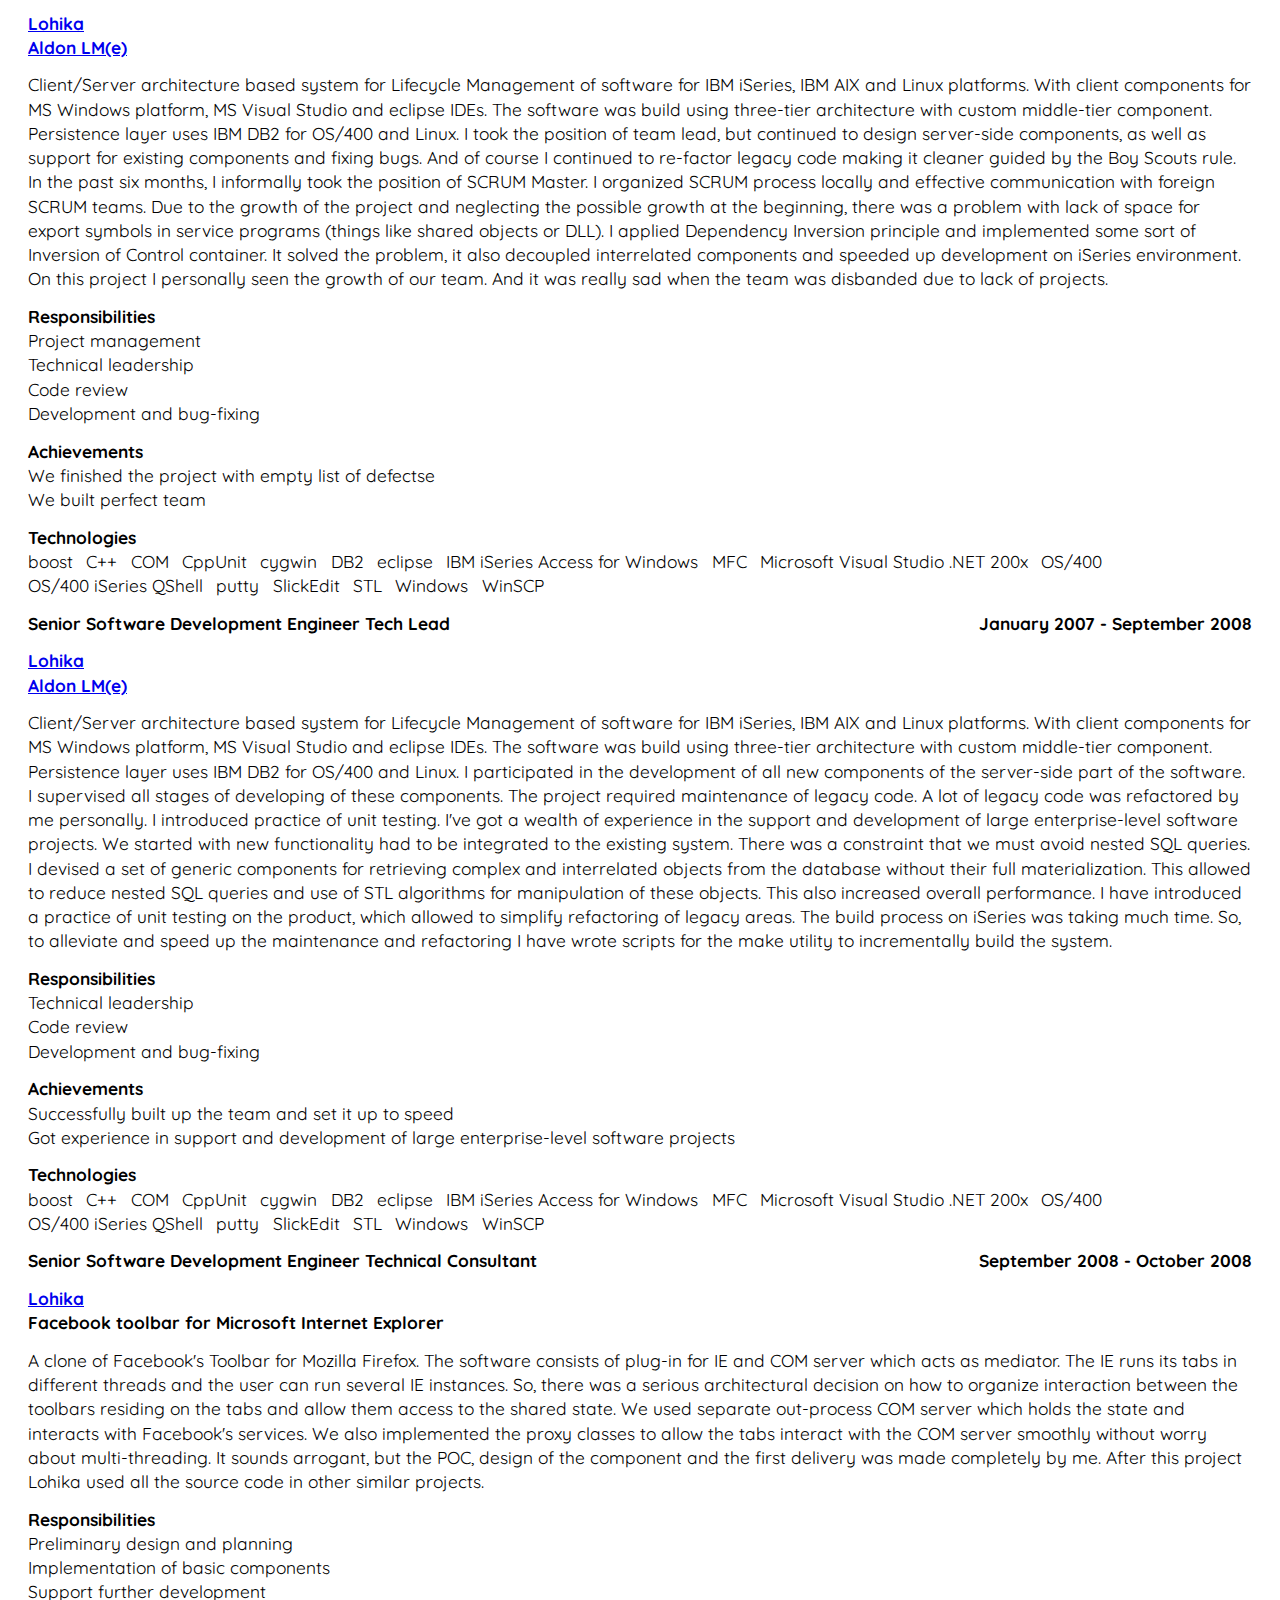
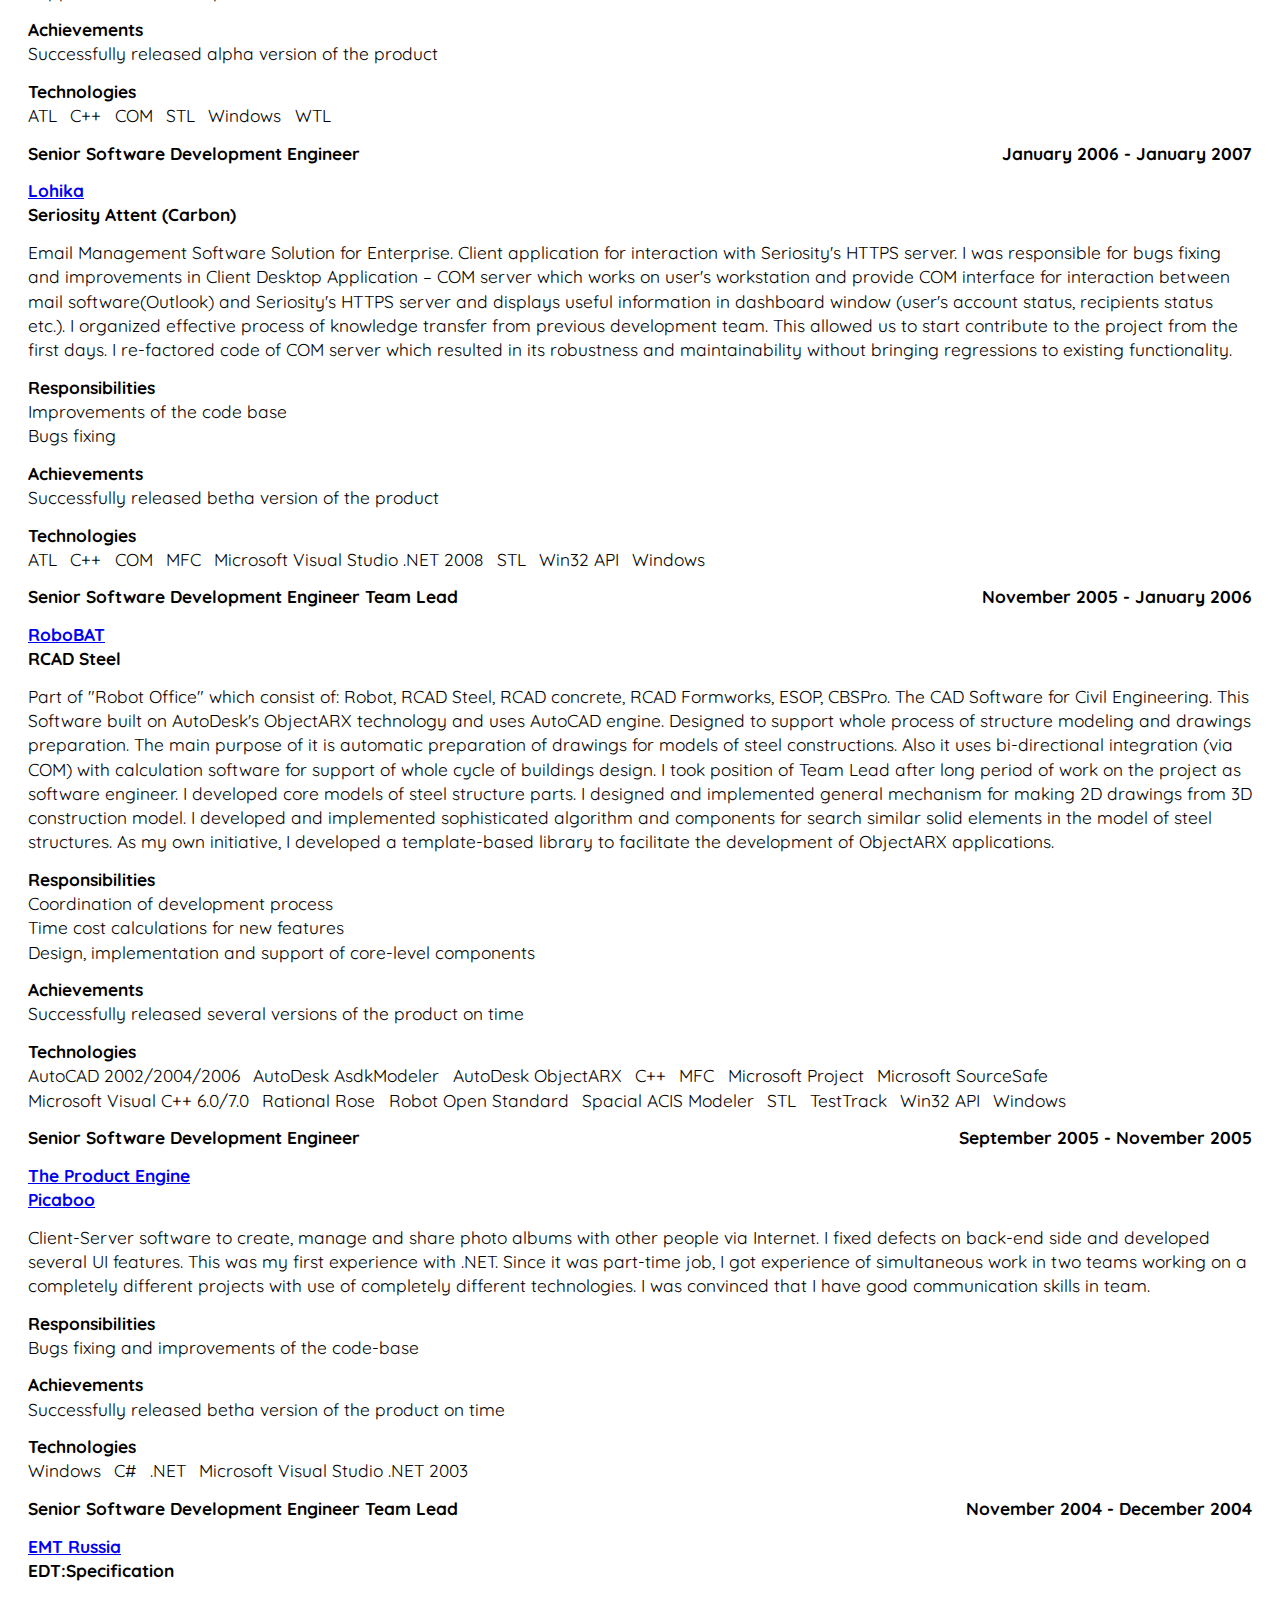
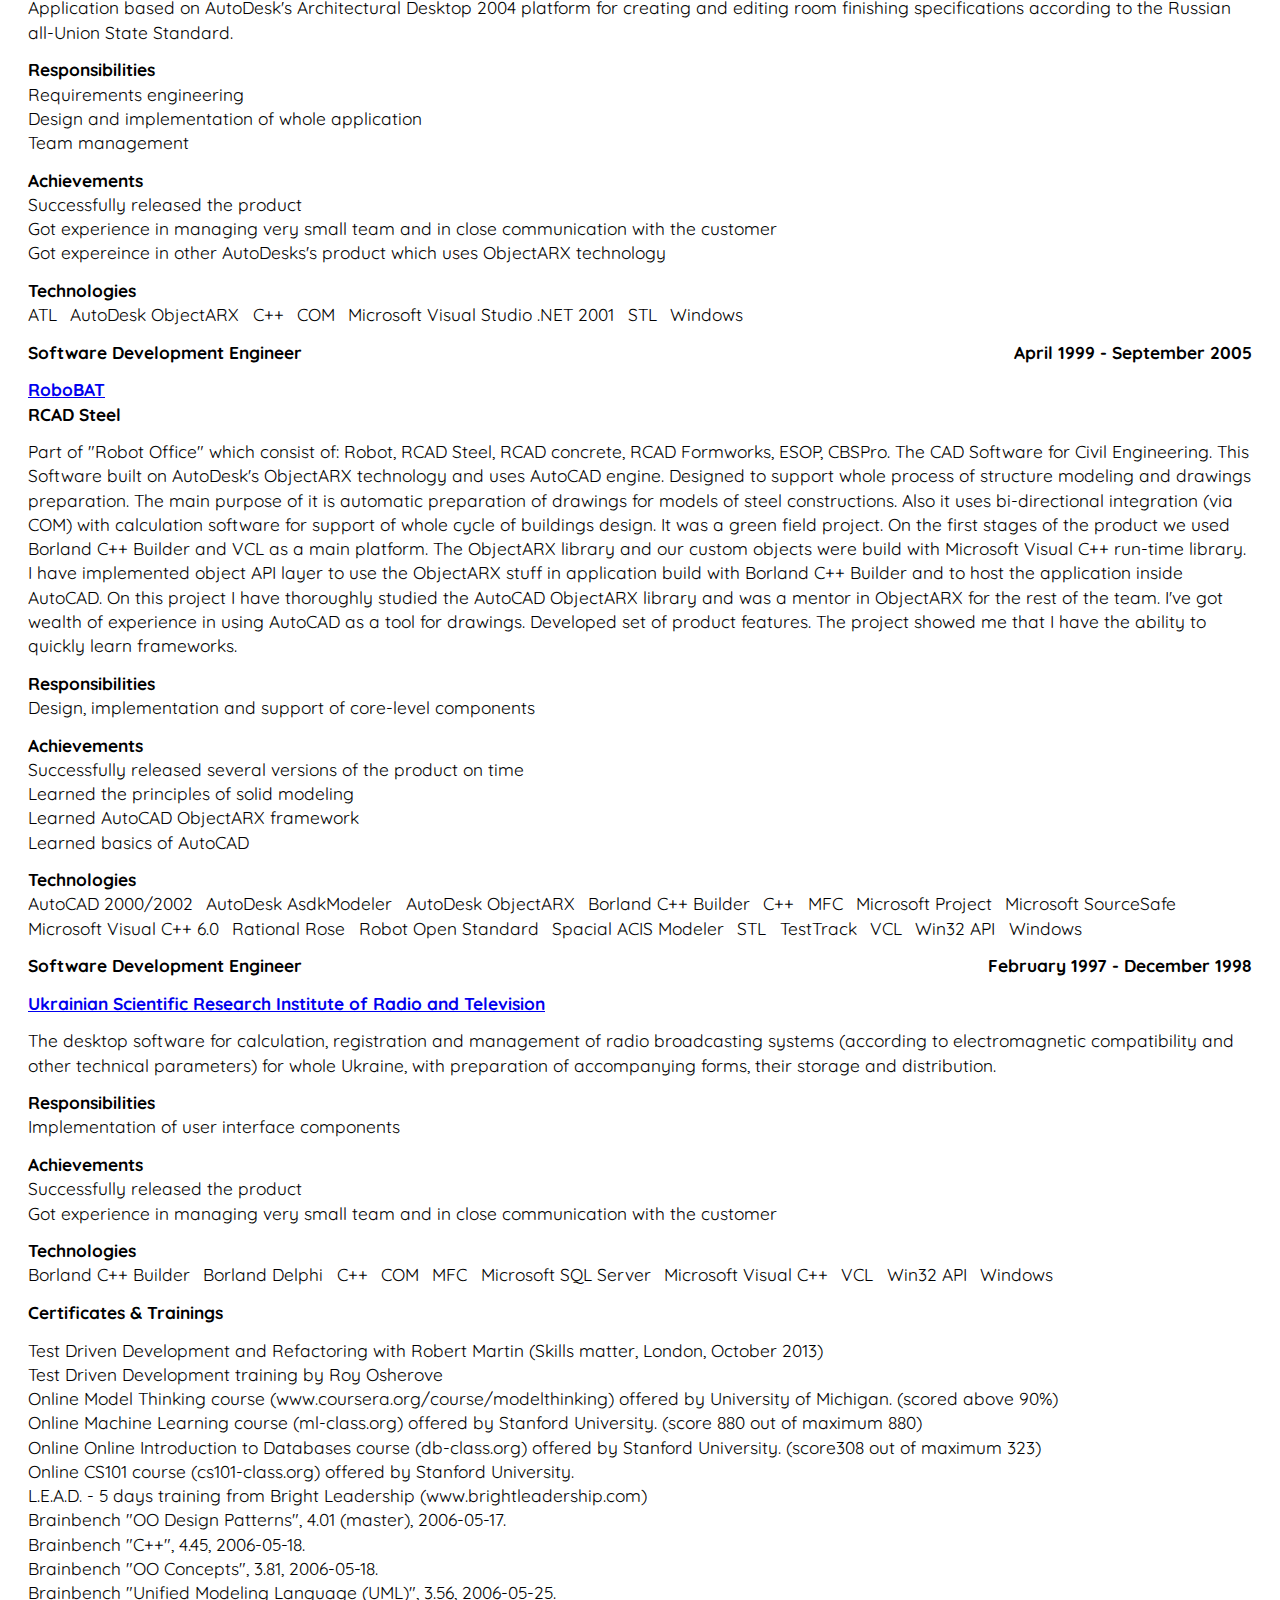
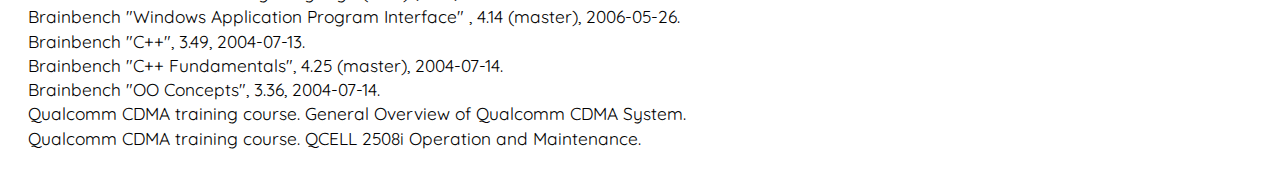
==== commit cd2f0214: "set tile class" ====
--- a/cv/index.html
+++ b/cv/index.html
@@ -151,14 +151,15 @@
         <div class="content">
           <div class="tile">AutoCAD</div>
           <div class="tile">AutoDesk AsdkModeler</div>
+          <div class="tile">bash</div>
           <div class="tile">Borland C++ Builder</div>
           <div class="tile">Borland Delphi</div>
           <div class="tile">CMake</div>
           <div class="tile">cygwin</div>
           <div class="tile">DB2</div>
-          <div class="tile">Docker</div>
           <div class="tile">Docker compose</div>
           <div class="tile">Docker machine</div>
+          <div class="tile">Docker</div>
           <div class="tile">eclipse</div>
           <div class="tile">git</div>
           <div class="tile">GitHub</div>
@@ -177,7 +178,9 @@
           <div class="tile">Microsoft SQL Server</div>
           <div class="tile">MySQL</div>
           <div class="tile">OS/400 iSeries QShell</div>
+          <div class="tile">PowerShell</div>
           <div class="tile">Rational Rose</div>
+          <div class="tile">sh</div>
           <div class="tile">SlickEdit</div>
           <div class="tile">Spacial ACIS Modeler</div>
           <div class="tile">SQLite</div>
@@ -186,8 +189,8 @@
           <div class="tile">Trello</div>
           <div class="tile">Umlet</div>
           <div class="tile">Visual C++</div>
+          <div class="tile">Visual Studio Code</div>
           <div class="tile">Visual Studio</div>
-          <div class="tile">Visual Studio Code</div>
           <div class="tile">XCode</div>
         </div>
       </div>
@@ -294,7 +297,7 @@
     <div class="paragraph title">
       Professional experience
     </div>
-    <div class="record">
+    <div class="wide record">
       <div class="paragraph title">
         <div class="left-part">
           Senior Software Development Engineer
@@ -346,24 +349,24 @@
           Technologies
         </div>
         <div>
-          .Net ASP Core
-          .Net Core
-          C#
-          Git
-          Graphana
-          Groovy
-          Helm
-          Jenkins
-          Kibana
-          Kubernetes
-          Linkerd
-          Namerd
-          Prometheus
-          Python
-        </div>
-      </div>
-    </div>
-    <div class="record">
+          <div class="tile">.Net ASP Core</div>
+          <div class="tile">.Net Core</div>
+          <div class="tile">C#</div>
+          <div class="tile">Git</div>
+          <div class="tile">Graphana</div>
+          <div class="tile">Groovy</div>
+          <div class="tile">Helm</div>
+          <div class="tile">Jenkins</div>
+          <div class="tile">Kibana</div>
+          <div class="tile">Kubernetes</div>
+          <div class="tile">Linkerd</div>
+          <div class="tile">Namerd</div>
+          <div class="tile">Prometheus</div>
+          <div class="tile">Python</div>
+        </div>
+      </div>
+    </div>
+    <div class="wide record">
       <div class="paragraph title">
         <div class="left-part">
           Senior Software Development Engineer in Test
@@ -421,21 +424,21 @@
           Technologies
         </div>
         <div>
-          C#
-          C++
-          Git
-          JamPlus
-          Mac OS X
-          Mercurial
-          OpenGL
-          OpenGLES
-          Perl
-          Python
-          Windows
-        </div>
-      </div>
-    </div>
-    <div class="record">
+          <div class="tile">C#</div>
+          <div class="tile">C++</div>
+          <div class="tile">Git</div>
+          <div class="tile">JamPlus</div>
+          <div class="tile">Mac OS X</div>
+          <div class="tile">Mercurial</div>
+          <div class="tile">OpenGL</div>
+          <div class="tile">OpenGLES</div>
+          <div class="tile">Perl</div>
+          <div class="tile">Python</div>
+          <div class="tile">Windows</div>
+        </div>
+      </div>
+    </div>
+    <div class="wide record">
       <div class="paragraph title">
         <div class="left-part">
           Senior iOS & Android Software Development Engineer
@@ -487,20 +490,20 @@
           Technologies
         </div>
         <div>
-          Android SDK
-          Cocoa
-          Cocoa Touch
-          Eclipse IDE
-          iOS
-          Java
-          Mac OS X
-          Objective-C
-          Objective-C++
-          XCode
-        </div>
-      </div>
-    </div>
-    <div class="record">
+          <div class="tile">Android SDK</div>
+          <div class="tile">Cocoa</div>
+          <div class="tile">Cocoa Touch</div>
+          <div class="tile">Eclipse IDE</div>
+          <div class="tile">iOS</div>
+          <div class="tile">Java</div>
+          <div class="tile">Mac OS X</div>
+          <div class="tile">Objective-C</div>
+          <div class="tile">Objective-C++</div>
+          <div class="tile">XCode</div>
+        </div>
+      </div>
+    </div>
+    <div class="wide record">
       <div class="paragraph title">
         <div class="left-part">
           Senior Software Development Engineer
@@ -543,18 +546,18 @@
           Technologies
         </div>
         <div>
-          C#
-          C++
-          COM
-          Java
-          VisualBasic Script
-          Windows
-          WinForms
-          WPF
-        </div>
-      </div>
-    </div>
-    <div class="record">
+          <div class="tile">C#</div>
+          <div class="tile">C++</div>
+          <div class="tile">COM</div>
+          <div class="tile">Java</div>
+          <div class="tile">VisualBasic Script</div>
+          <div class="tile">Windows</div>
+          <div class="tile">WinForms</div>
+          <div class="tile">WPF</div>
+        </div>
+      </div>
+    </div>
+    <div class="wide record">
       <div class="paragraph title">
         <div class="left-part">
           Senior Software Development Engineer
@@ -602,21 +605,21 @@
           Technologies
         </div>
         <div>
-          ASP. NET MVC
-          C#
-          JavaScript
-          jQuery
-          Linq2sql
-          Microsoft Visual Studio .NET 2008
-          MigraDoc PdfSharp
-          nUnit
-          SoftFluent CodeFluent Entities
-          Unity
-          Windows
-        </div>
-      </div>
-    </div>
-    <div class="record">
+          <div class="tile">ASP. NET MVC</div>
+          <div class="tile">C#</div>
+          <div class="tile">JavaScript</div>
+          <div class="tile">jQuery</div>
+          <div class="tile">Linq2sql</div>
+          <div class="tile">Microsoft Visual Studio .NET 2008</div>
+          <div class="tile">MigraDoc PdfSharp</div>
+          <div class="tile">NUnit</div>
+          <div class="tile">SoftFluent CodeFluent Entities</div>
+          <div class="tile">Unity</div>
+          <div class="tile">Windows</div>
+        </div>
+      </div>
+    </div>
+    <div class="wide record">
       <div class="paragraph title">
         <div class="left-part">
           Senior Software Development Engineer
@@ -669,27 +672,27 @@
           Technologies
         </div>
         <div>
-          boost
-          C++
-          COM
-          CppUnit
-          cygwin
-          DB2
-          eclipse
-          IBM iSeries Access for Windows
-          MFC
-          Microsoft Visual Studio .NET 200x
-          OS/400
-          OS/400 iSeries QShell
-          putty
-          SlickEdit
-          STL
-          Windows
-          WinSCP
-        </div>
-      </div>
-    </div>
-    <div class="record">
+          <div class="tile">boost</div>
+          <div class="tile">C++</div>
+          <div class="tile">COM</div>
+          <div class="tile">CppUnit</div>
+          <div class="tile">cygwin</div>
+          <div class="tile">DB2</div>
+          <div class="tile">eclipse</div>
+          <div class="tile">IBM iSeries Access for Windows</div>
+          <div class="tile">MFC</div>
+          <div class="tile">Microsoft Visual Studio .NET 200x</div>
+          <div class="tile">OS/400</div>
+          <div class="tile">OS/400 iSeries QShell</div>
+          <div class="tile">putty</div>
+          <div class="tile">SlickEdit</div>
+          <div class="tile">STL</div>
+          <div class="tile">Windows</div>
+          <div class="tile">WinSCP</div>
+        </div>
+      </div>
+    </div>
+    <div class="wide record">
       <div class="paragraph title">
         <div class="left-part">
           Senior Software Development Engineer
@@ -746,27 +749,27 @@
           Technologies
         </div>
         <div>
-          boost
-          C++
-          COM
-          CppUnit
-          cygwin
-          DB2
-          eclipse
-          IBM iSeries Access for Windows
-          MFC
-          Microsoft Visual Studio .NET 200x
-          OS/400
-          OS/400 iSeries QShell
-          putty
-          SlickEdit
-          STL
-          Windows
-          WinSCP
-        </div>
-      </div>
-    </div>
-    <div class="record">
+          <div class="tile">boost</div>
+          <div class="tile">C++</div>
+          <div class="tile">COM</div>
+          <div class="tile">CppUnit</div>
+          <div class="tile">cygwin</div>
+          <div class="tile">DB2</div>
+          <div class="tile">eclipse</div>
+          <div class="tile">IBM iSeries Access for Windows</div>
+          <div class="tile">MFC</div>
+          <div class="tile">Microsoft Visual Studio .NET 200x</div>
+          <div class="tile">OS/400</div>
+          <div class="tile">OS/400 iSeries QShell</div>
+          <div class="tile">putty</div>
+          <div class="tile">SlickEdit</div>
+          <div class="tile">STL</div>
+          <div class="tile">Windows</div>
+          <div class="tile">WinSCP</div>
+        </div>
+      </div>
+    </div>
+    <div class="wide record">
       <div class="paragraph title">
         <div class="left-part">
           Senior Software Development Engineer
@@ -813,16 +816,16 @@
           Technologies
         </div>
         <div>
-          ATL
-          C++
-          COM
-          STL
-          Windows
-          WTL
-        </div>
-      </div>
-    </div>
-    <div class="record">
+          <div class="tile">ATL</div>
+          <div class="tile">C++</div>
+          <div class="tile">COM</div>
+          <div class="tile">STL</div>
+          <div class="tile">Windows</div>
+          <div class="tile">WTL</div>
+        </div>
+      </div>
+    </div>
+    <div class="wide record">
       <div class="paragraph title">
         <div class="left-part">
           Senior Software Development Engineer
@@ -865,18 +868,18 @@
           Technologies
         </div>
         <div>
-          ATL
-          C++
-          COM
-          MFC
-          Microsoft Visual Studio .NET 2008
-          STL
-          Win32 API
-          Windows
-        </div>
-      </div>
-    </div>
-    <div class="record">
+          <div class="tile">ATL</div>
+          <div class="tile">C++</div>
+          <div class="tile">COM</div>
+          <div class="tile">MFC</div>
+          <div class="tile">Microsoft Visual Studio .NET 2008</div>
+          <div class="tile">STL</div>
+          <div class="tile">Win32 API</div>
+          <div class="tile">Windows</div>
+        </div>
+      </div>
+    </div>
+    <div class="wide record">
       <div class="paragraph title">
         <div class="left-part">
           Senior Software Development Engineer
@@ -926,25 +929,25 @@
           Technologies
         </div>
         <div>
-          AutoCAD 2002/2004/2006
-          AutoDesk AsdkModeler
-          AutoDesk ObjectARX
-          C++
-          MFC
-          Microsoft Project
-          Microsoft SourceSafe
-          Microsoft Visual C++ 6.0/7.0
-          Rational Rose
-          Robot Open Standard
-          Spacial ACIS Modeler
-          STL
-          TestTrack
-          Win32 API
-          Windows
-        </div>
-      </div>
-    </div>
-    <div class="record">
+          <div class="tile">AutoCAD 2002/2004/2006</div>
+          <div class="tile">AutoDesk AsdkModeler</div>
+          <div class="tile">AutoDesk ObjectARX</div>
+          <div class="tile">C++</div>
+          <div class="tile">MFC</div>
+          <div class="tile">Microsoft Project</div>
+          <div class="tile">Microsoft SourceSafe</div>
+          <div class="tile">Microsoft Visual C++ 6.0/7.0</div>
+          <div class="tile">Rational Rose</div>
+          <div class="tile">Robot Open Standard</div>
+          <div class="tile">Spacial ACIS Modeler</div>
+          <div class="tile">STL</div>
+          <div class="tile">TestTrack</div>
+          <div class="tile">Win32 API</div>
+          <div class="tile">Windows</div>
+        </div>
+      </div>
+    </div>
+    <div class="wide record">
       <div class="paragraph title">
         <div class="left-part">
           Senior Software Development Engineer
@@ -985,14 +988,14 @@
           Technologies
         </div>
         <div>
-          Windows
-          C#
-          .NET
-          Microsoft Visual Studio .NET 2003
-        </div>
-      </div>
-    </div>
-    <div class="record">
+          <div class="tile">Windows</div>
+          <div class="tile">C#</div>
+          <div class="tile">.NET</div>
+          <div class="tile">Microsoft Visual Studio .NET 2003</div>
+        </div>
+      </div>
+    </div>
+    <div class="wide record">
       <div class="paragraph title">
         <div class="left-part">
           Senior Software Development Engineer
@@ -1034,17 +1037,17 @@
           Technologies
         </div>
         <div>
-          ATL
-          AutoDesk ObjectARX
-          C++
-          COM
-          Microsoft Visual Studio .NET 2001
-          STL
-          Windows
-        </div>
-      </div>
-    </div>
-    <div class="record">
+          <div class="tile">ATL</div>
+          <div class="tile">AutoDesk ObjectARX</div>
+          <div class="tile">C++</div>
+          <div class="tile">COM</div>
+          <div class="tile">Microsoft Visual Studio .NET 2001</div>
+          <div class="tile">STL</div>
+          <div class="tile">Windows</div>
+        </div>
+      </div>
+    </div>
+    <div class="wide record">
       <div class="paragraph title">
         <div class="left-part">
           Software Development Engineer
@@ -1097,27 +1100,27 @@
           Technologies
         </div>
         <div>
-          AutoCAD 2000/2002
-          AutoDesk AsdkModeler
-          AutoDesk ObjectARX
-          Borland C++ Builder
-          C++
-          MFC,
-          Microsoft Project
-          Microsoft SourceSafe
-          Microsoft Visual C++ 6.0
-          Rational Rose
-          Robot Open Standard
-          Spacial ACIS Modeler
-          STL
-          TestTrack
-          VCL
-          Win32 API
-          Windows
-        </div>
-      </div>
-    </div>
-    <div class="record">
+          <div class="tile">AutoCAD 2000/2002</div>
+          <div class="tile">AutoDesk AsdkModeler</div>
+          <div class="tile">AutoDesk ObjectARX</div>
+          <div class="tile">Borland C++ Builder</div>
+          <div class="tile">C++</div>
+          <div class="tile">MFC</div>
+          <div class="tile">Microsoft Project</div>
+          <div class="tile">Microsoft SourceSafe</div>
+          <div class="tile">Microsoft Visual C++ 6.0</div>
+          <div class="tile">Rational Rose</div>
+          <div class="tile">Robot Open Standard</div>
+          <div class="tile">Spacial ACIS Modeler</div>
+          <div class="tile">STL</div>
+          <div class="tile">TestTrack</div>
+          <div class="tile">VCL</div>
+          <div class="tile">Win32 API</div>
+          <div class="tile">Windows</div>
+        </div>
+      </div>
+    </div>
+    <div class="wide record">
       <div class="paragraph title">
         <div class="left-part">
           Software Development Engineer
@@ -1154,21 +1157,21 @@
           Technologies
         </div>
         <div>
-          Borland C++ Builder
-          Borland Delphi
-          C++
-          COM
-          MFC
-          Microsoft SQL Server
-          Microsoft Visual C++
-          VCL
-          Win32 API
-          Windows
+          <div class="tile">Borland C++ Builder</div>
+          <div class="tile">Borland Delphi</div>
+          <div class="tile">C++</div>
+          <div class="tile">COM</div>
+          <div class="tile">MFC</div>
+          <div class="tile">Microsoft SQL Server</div>
+          <div class="tile">Microsoft Visual C++</div>
+          <div class="tile">VCL</div>
+          <div class="tile">Win32 API</div>
+          <div class="tile">Windows</div>
         </div>
       </div>
     </div>
   </div>
-  <div class="article" id="certificates">
+  <div class="wide article" id="certificates">
     <div class="paragraph title">
       Certificates & Trainings
     </div>
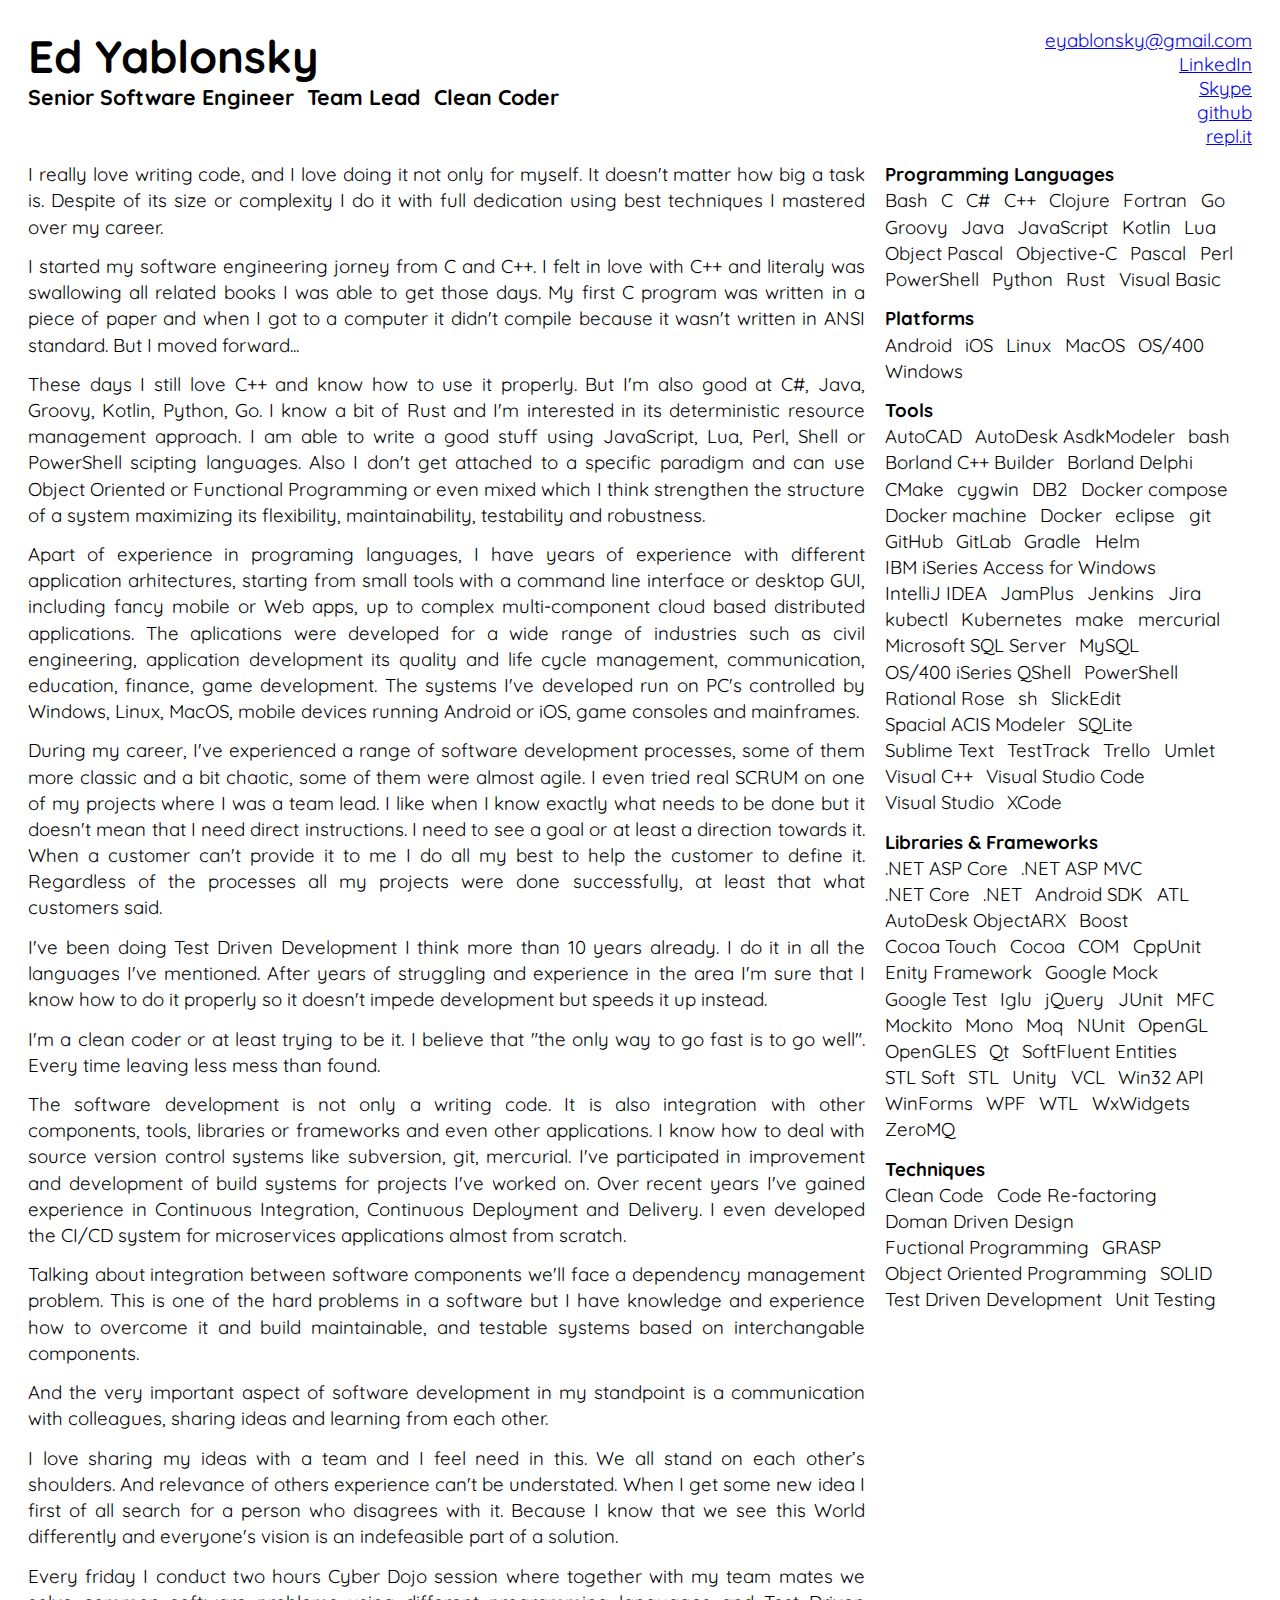
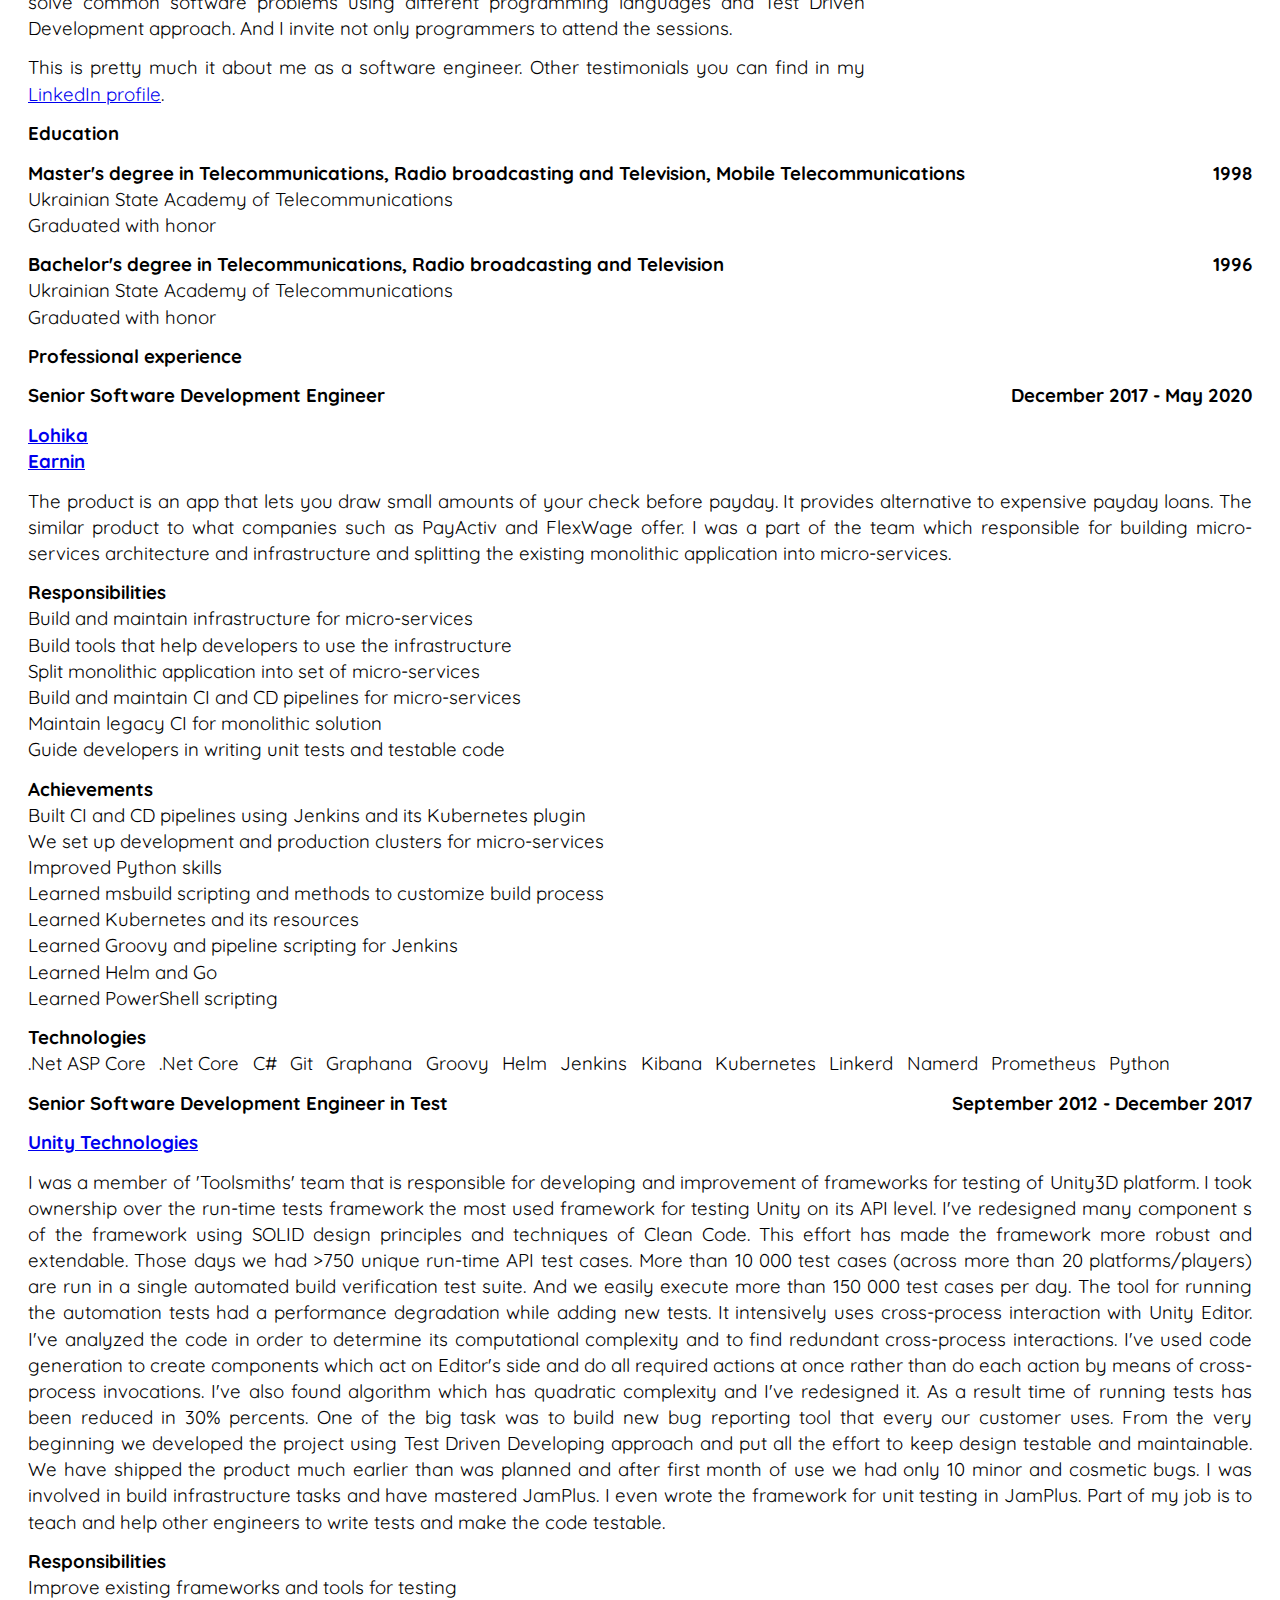
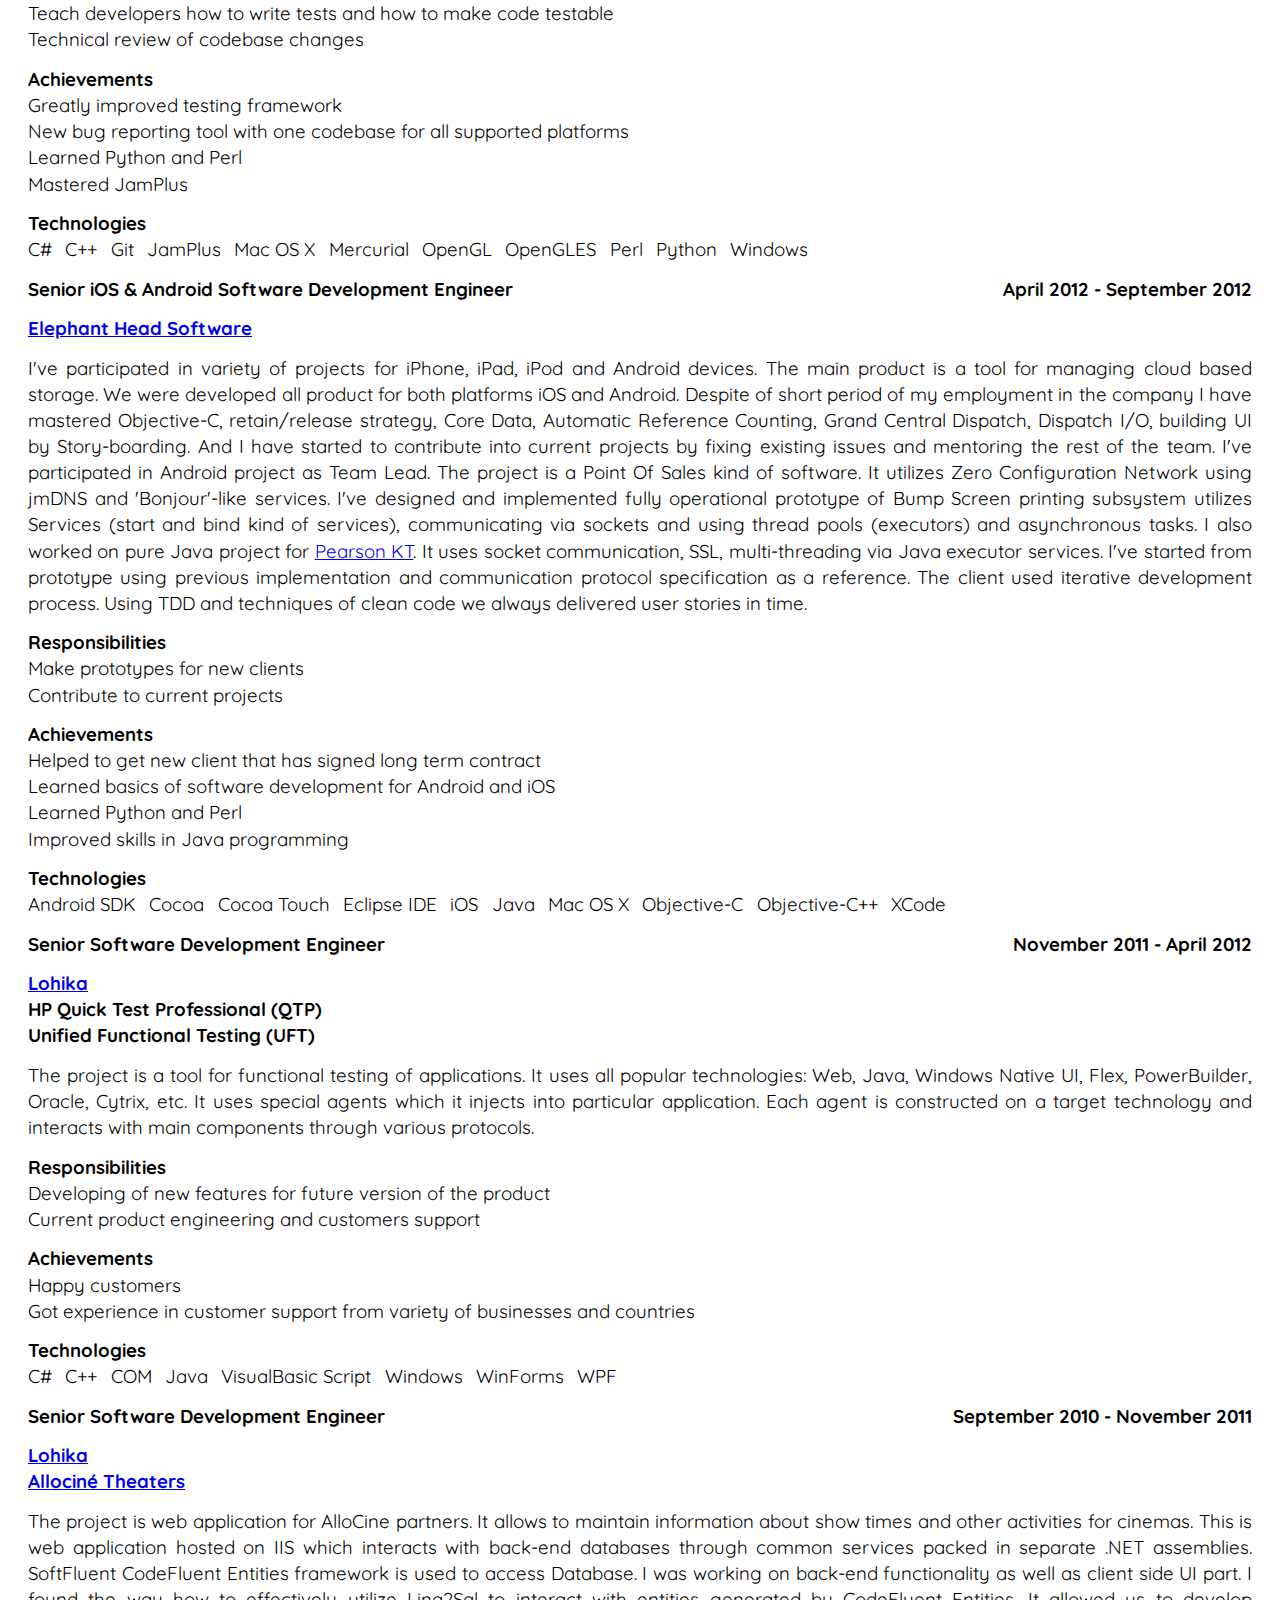
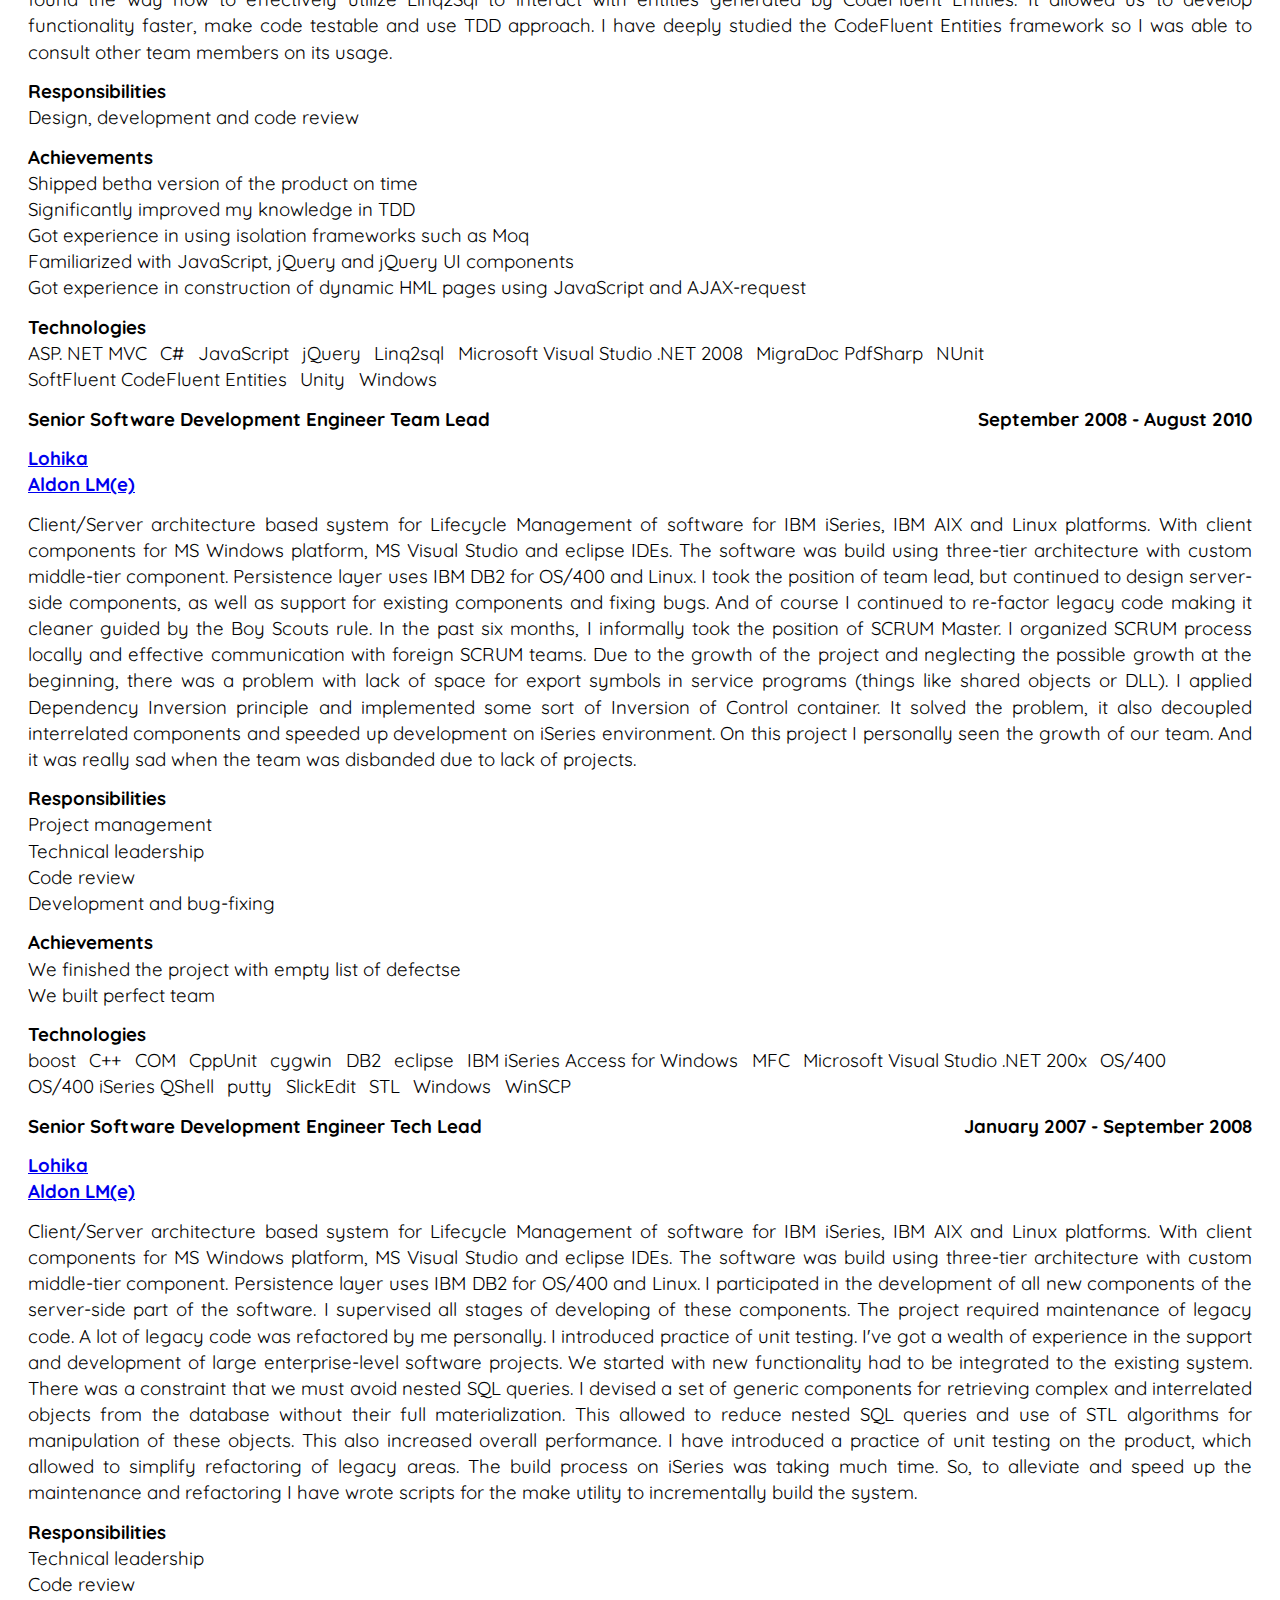
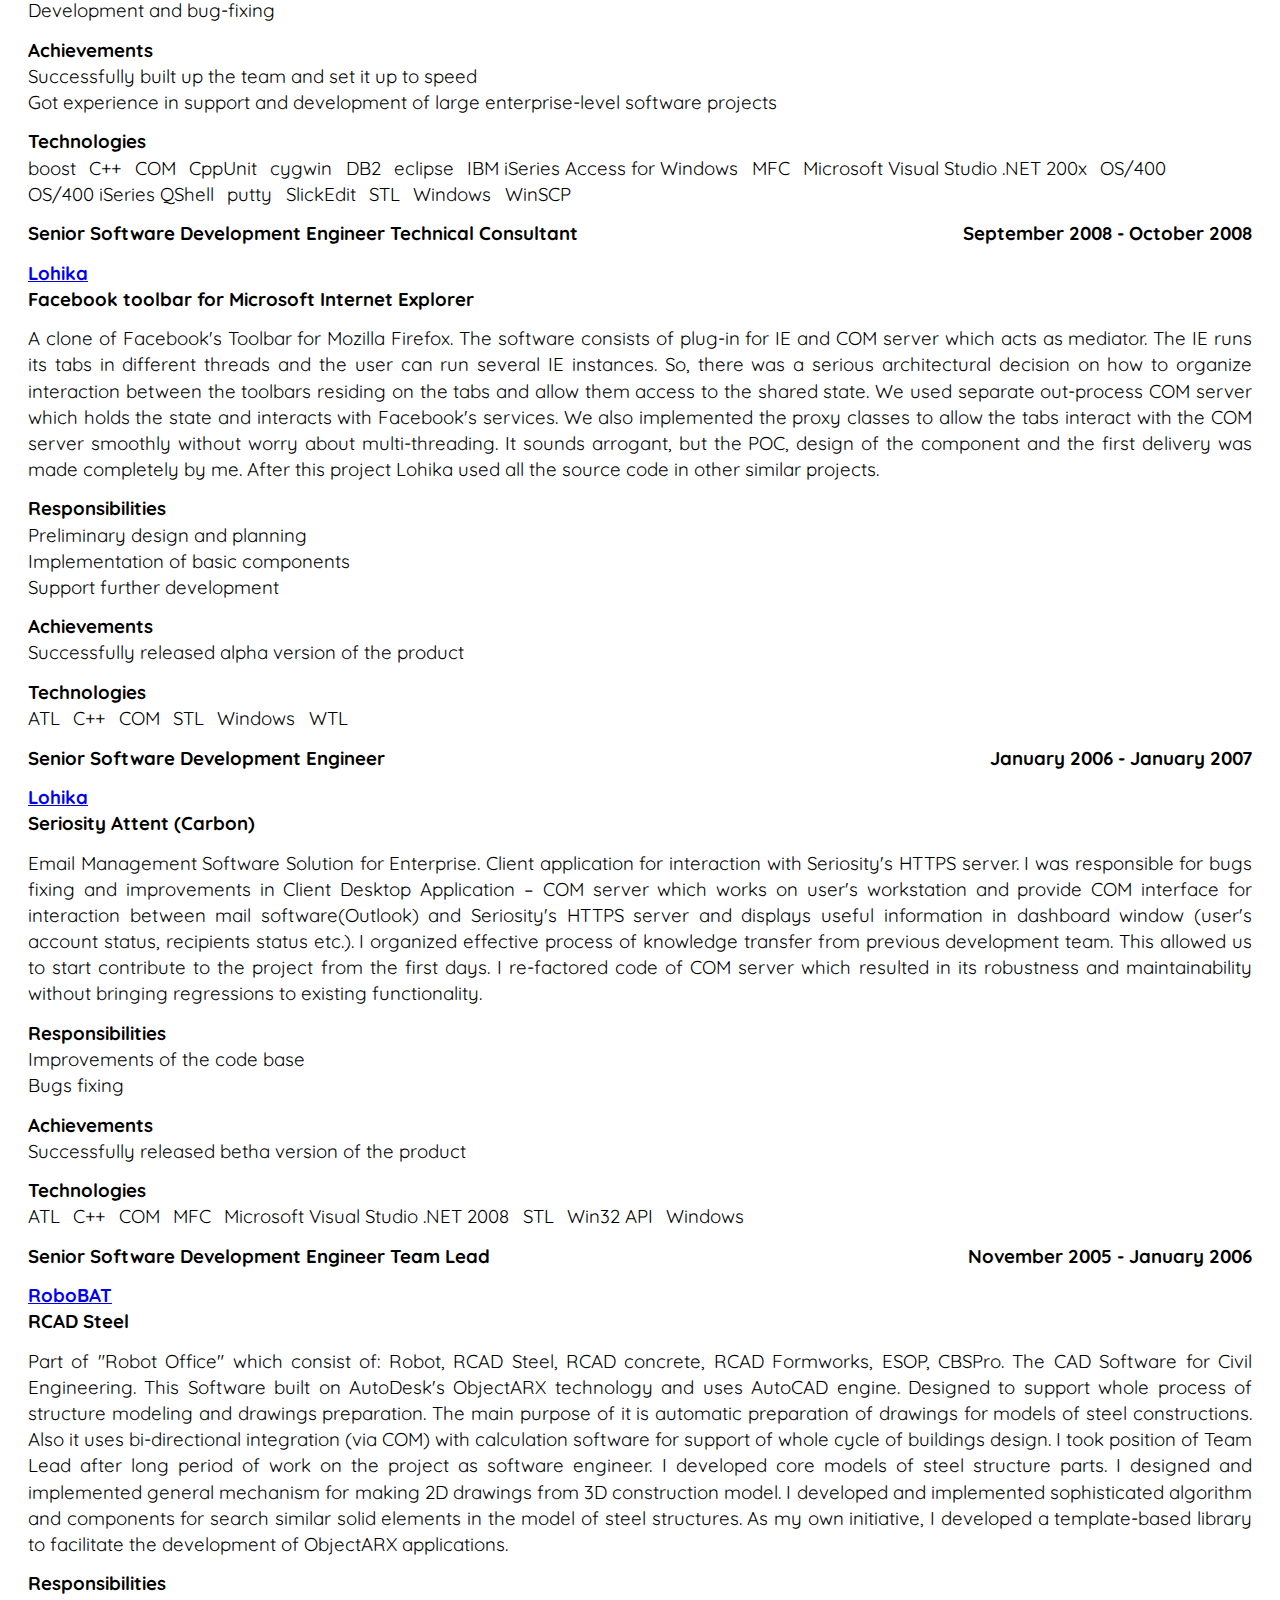
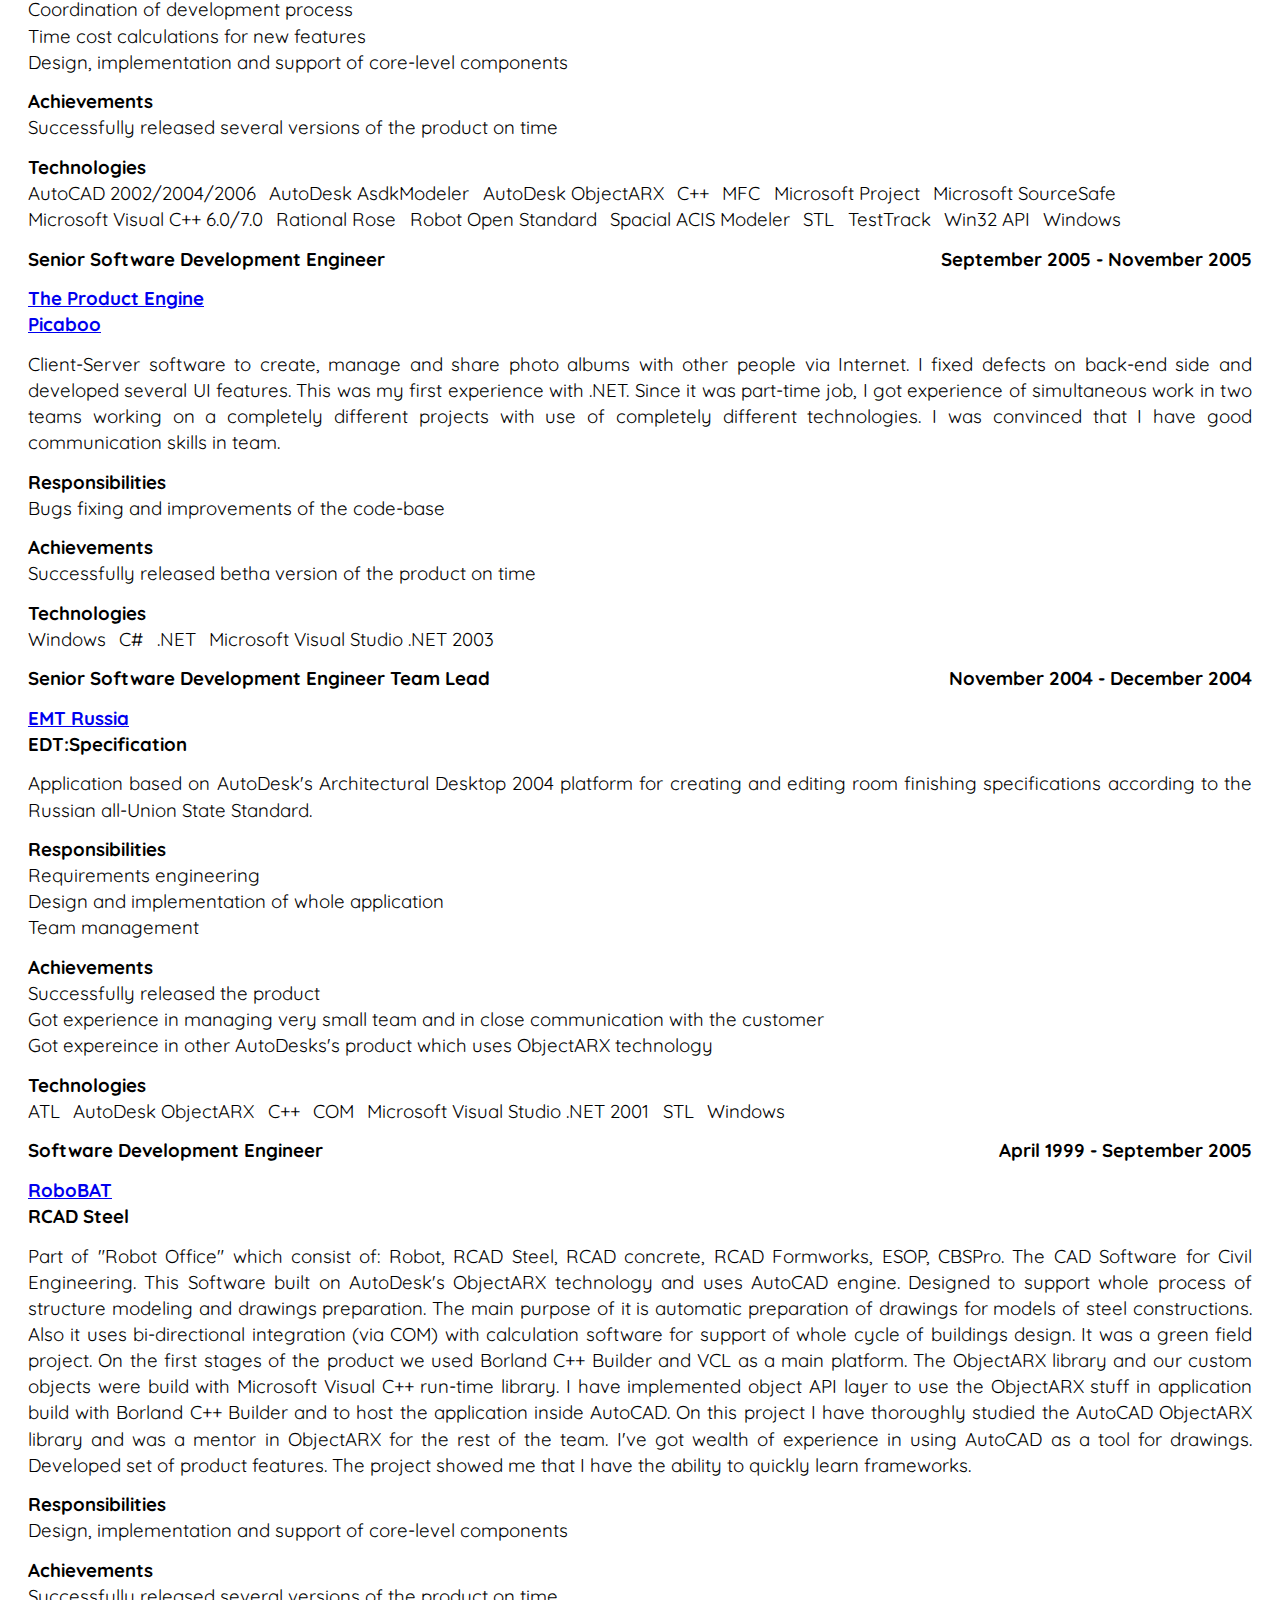
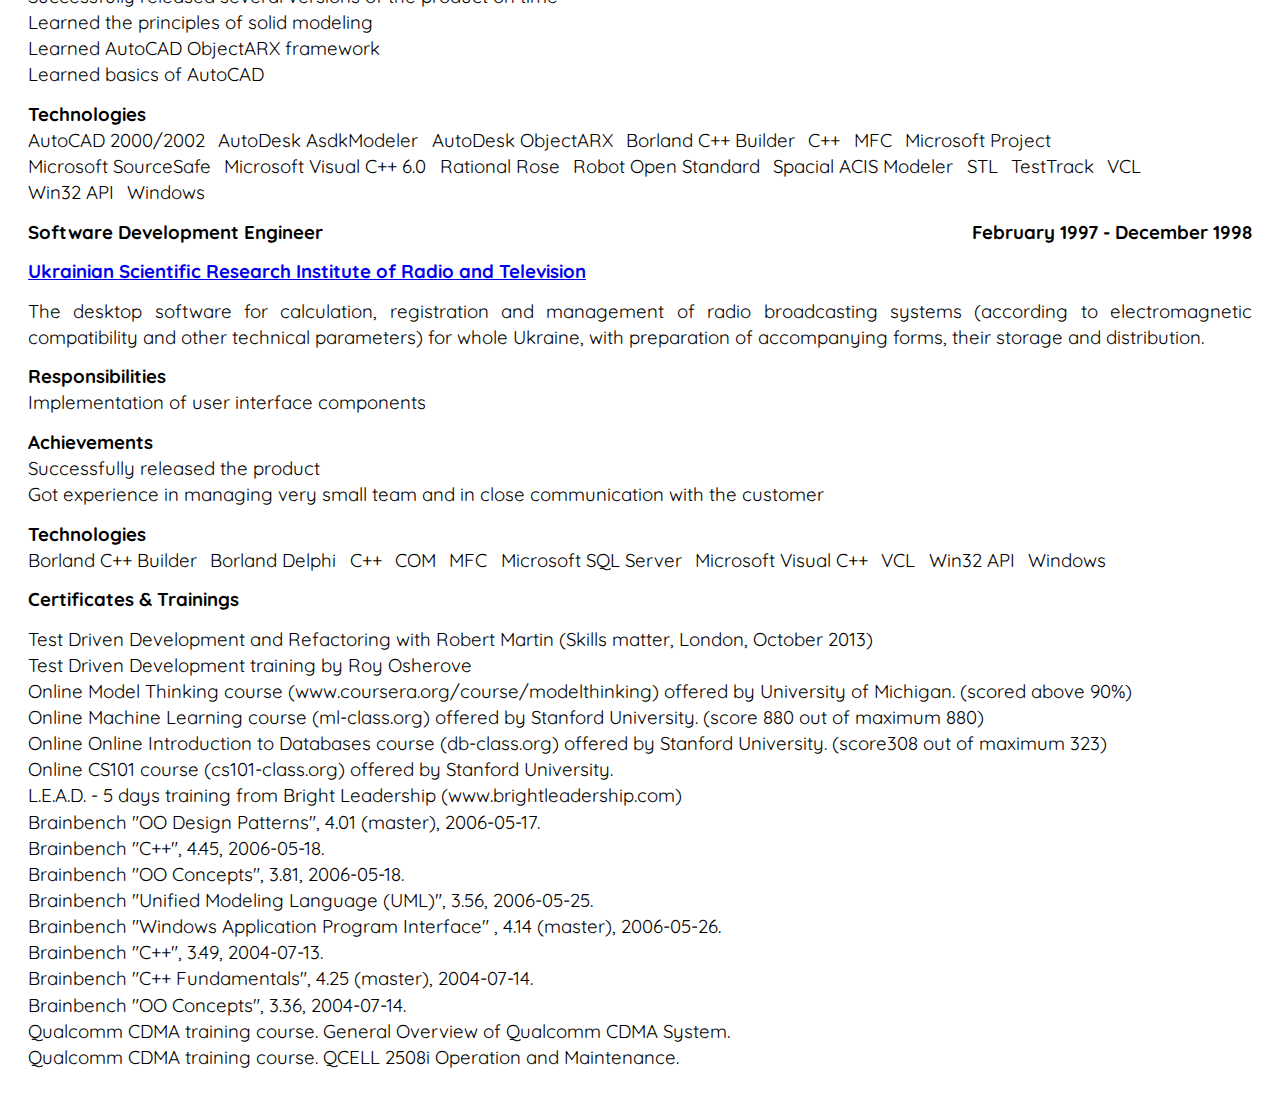
==== commit 14c2ec9b: "update github link" ====
--- a/cv/index.html
+++ b/cv/index.html
@@ -26,7 +26,7 @@
         <a href="skype:eyablonsky?userinfo">Skype</a>
       </div>
       <div id="github">
-        <a href="https://github.com/eDyablo">github</a>
+        <a href="https://github.com/eDyablo?tab=repositories">github</a>
       </div>
       <div id="repl">
         <a href="https://repl.it/@EdwardYablonsky">repl.it</a>
--- a/cv/style.css
+++ b/cv/style.css
@@ -1,12 +1,13 @@
 body {
   padding: 15pt;
   font-family: 'Quicksand', sans-serif;
-  font-size: 13pt;
+  font-size: 14pt;
 }
 
 .paragraph {
   padding-top: 10pt;
   line-height: 1.4;
+  text-align: justify;
 }
 
 .title {
@@ -35,6 +36,7 @@
 }
 
 .badge {
+  font-size: 16pt;
   font-weight: bold;
 }
 
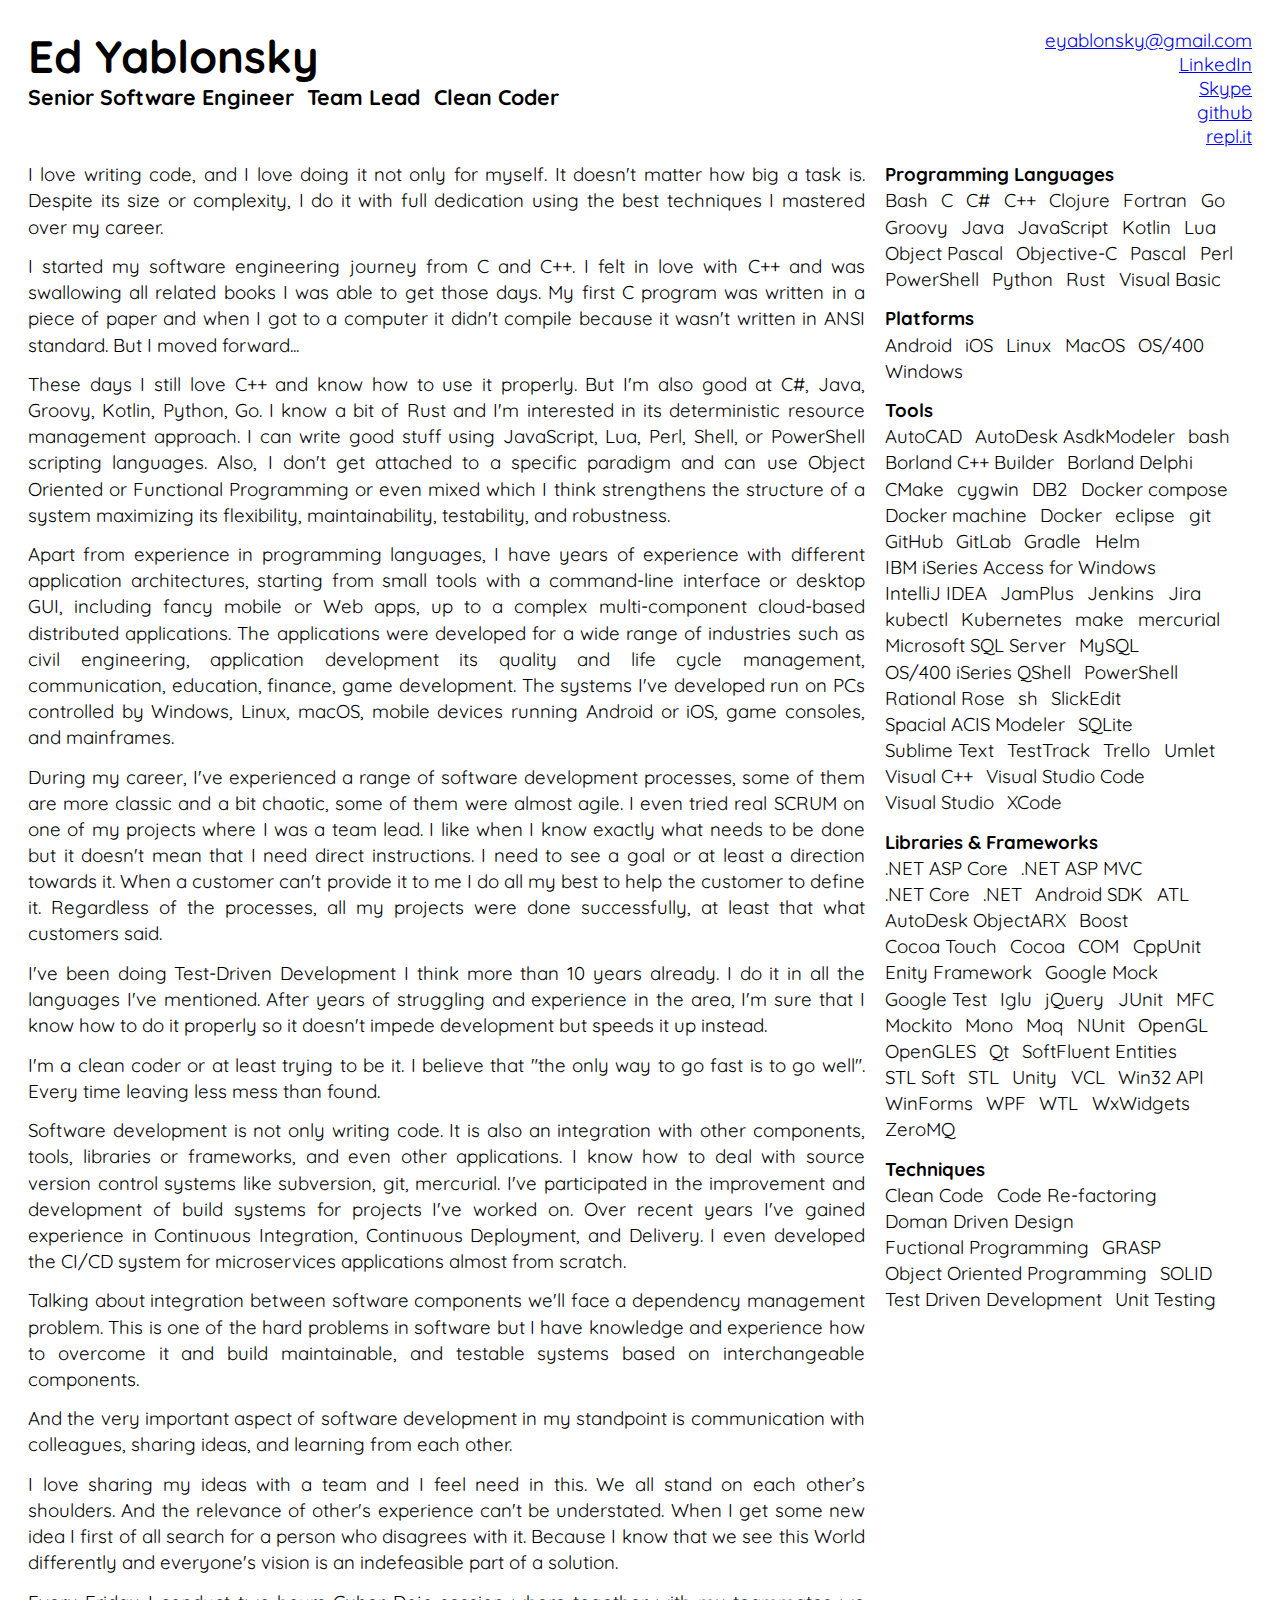
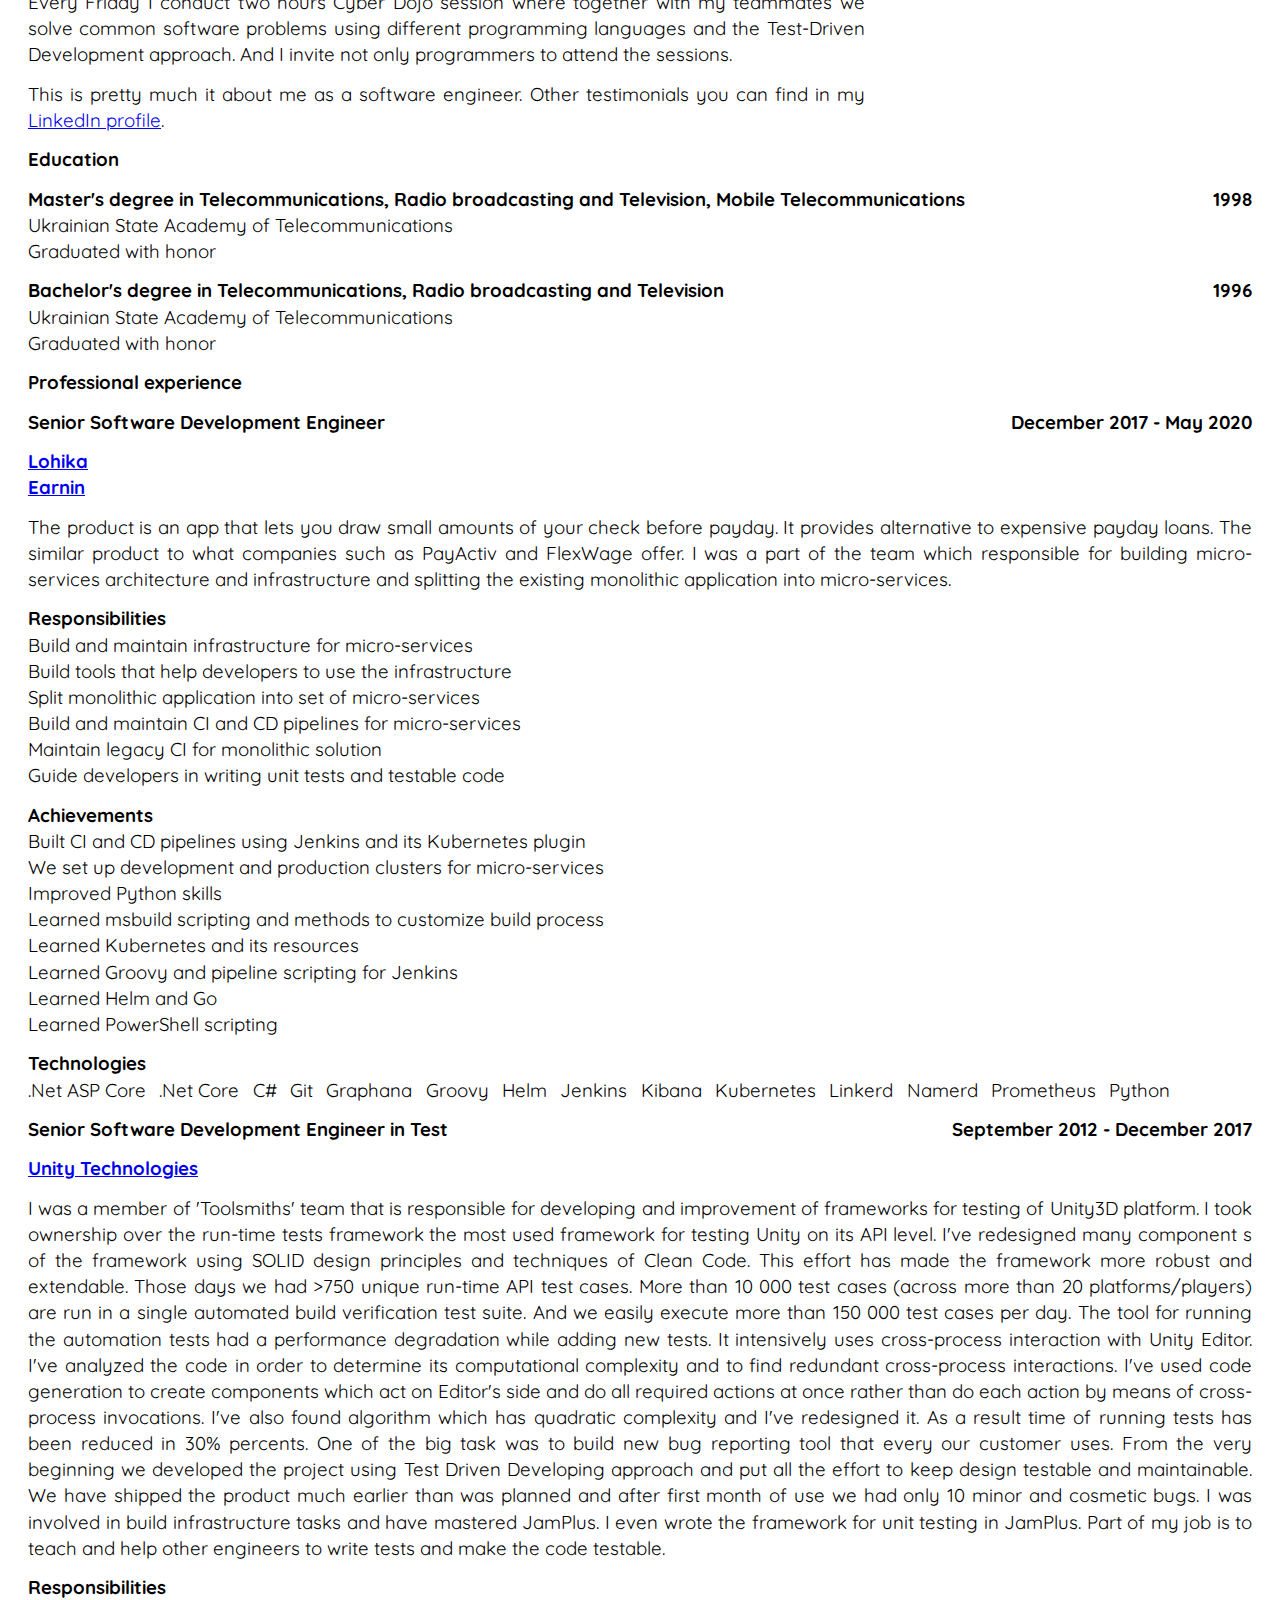
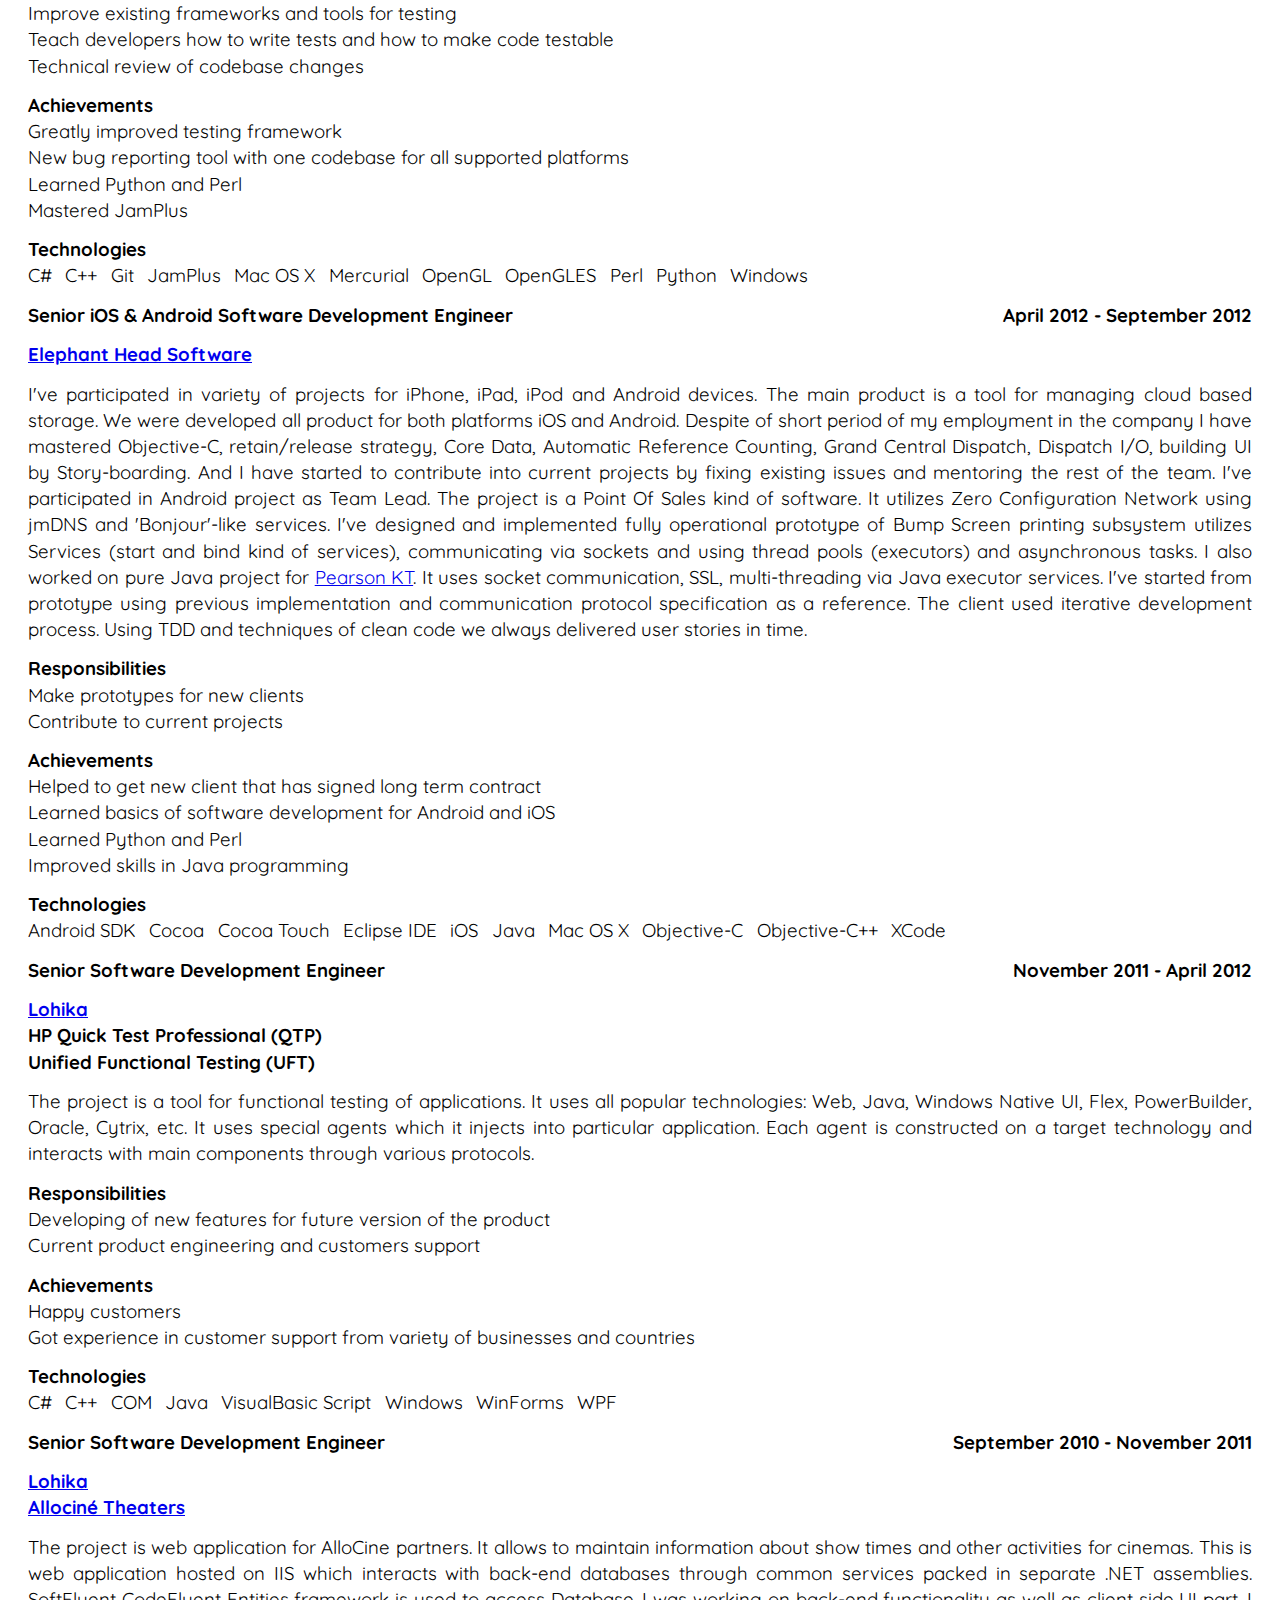
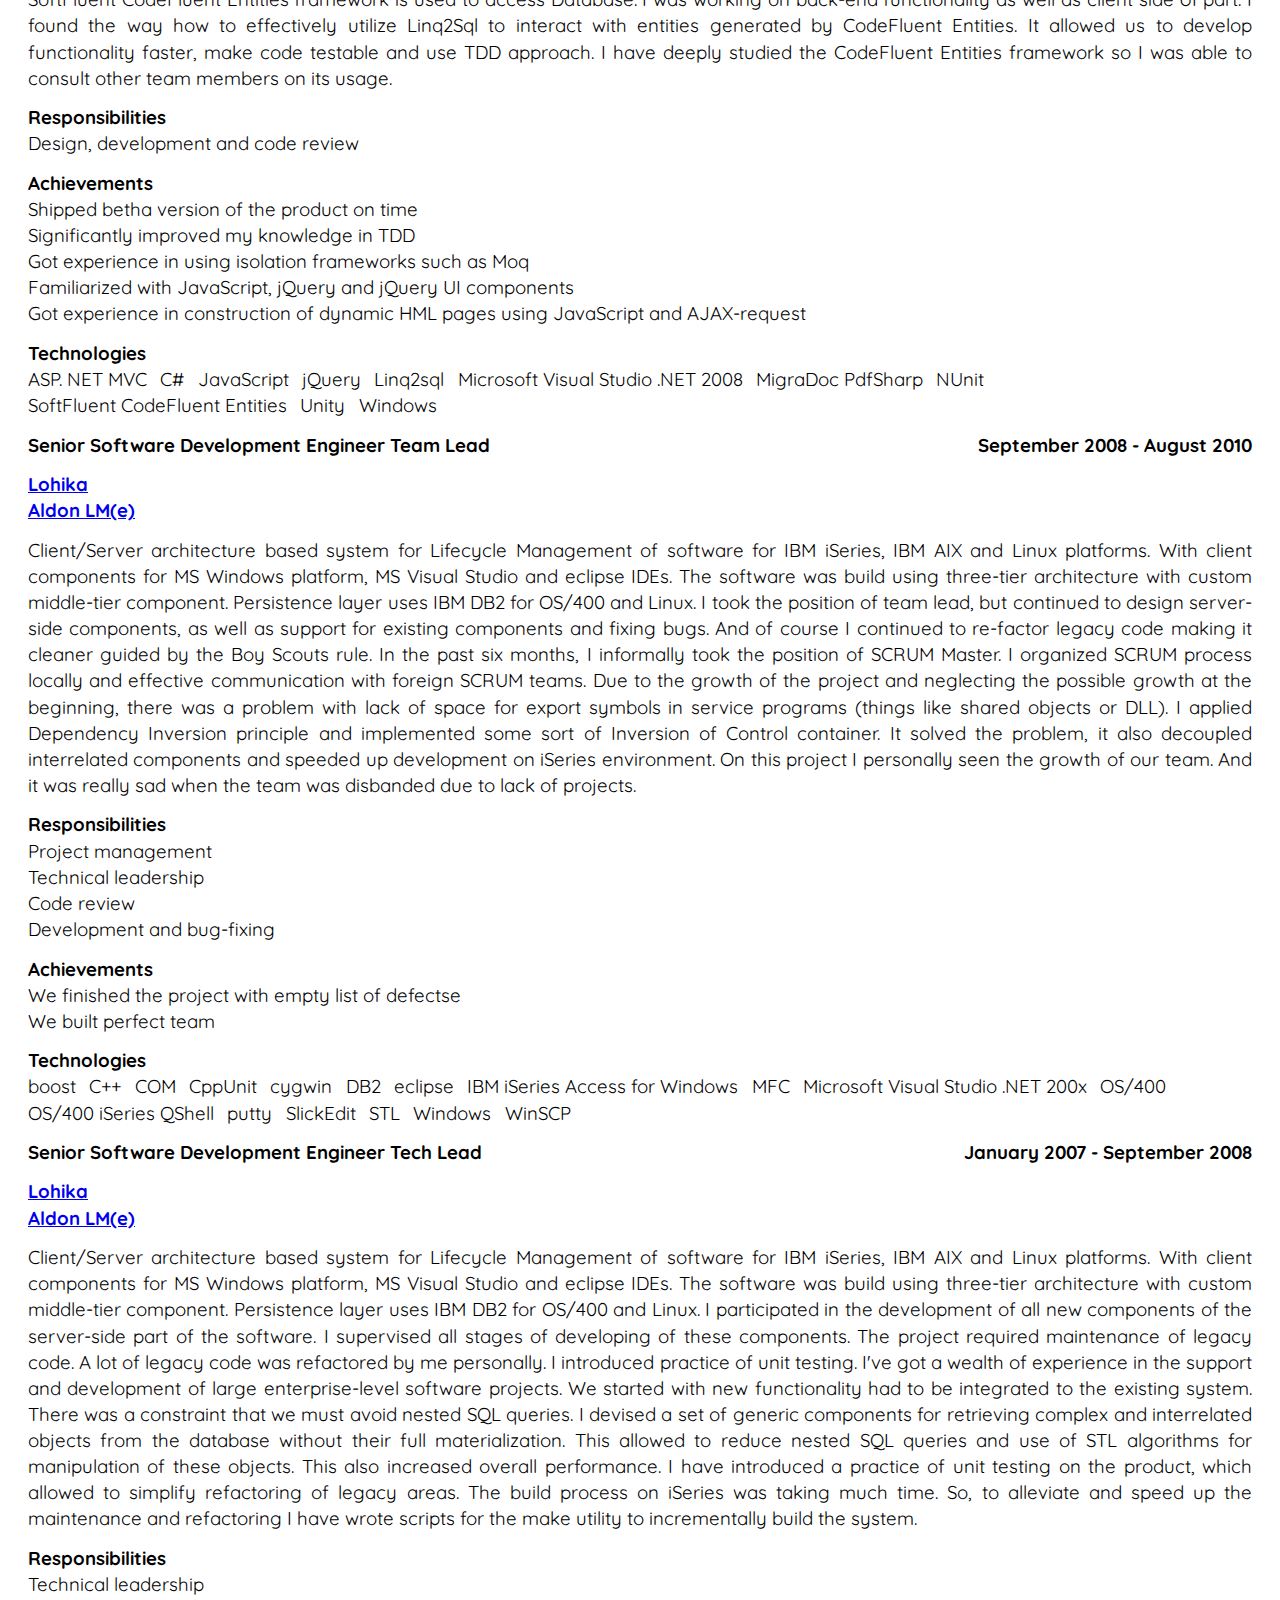
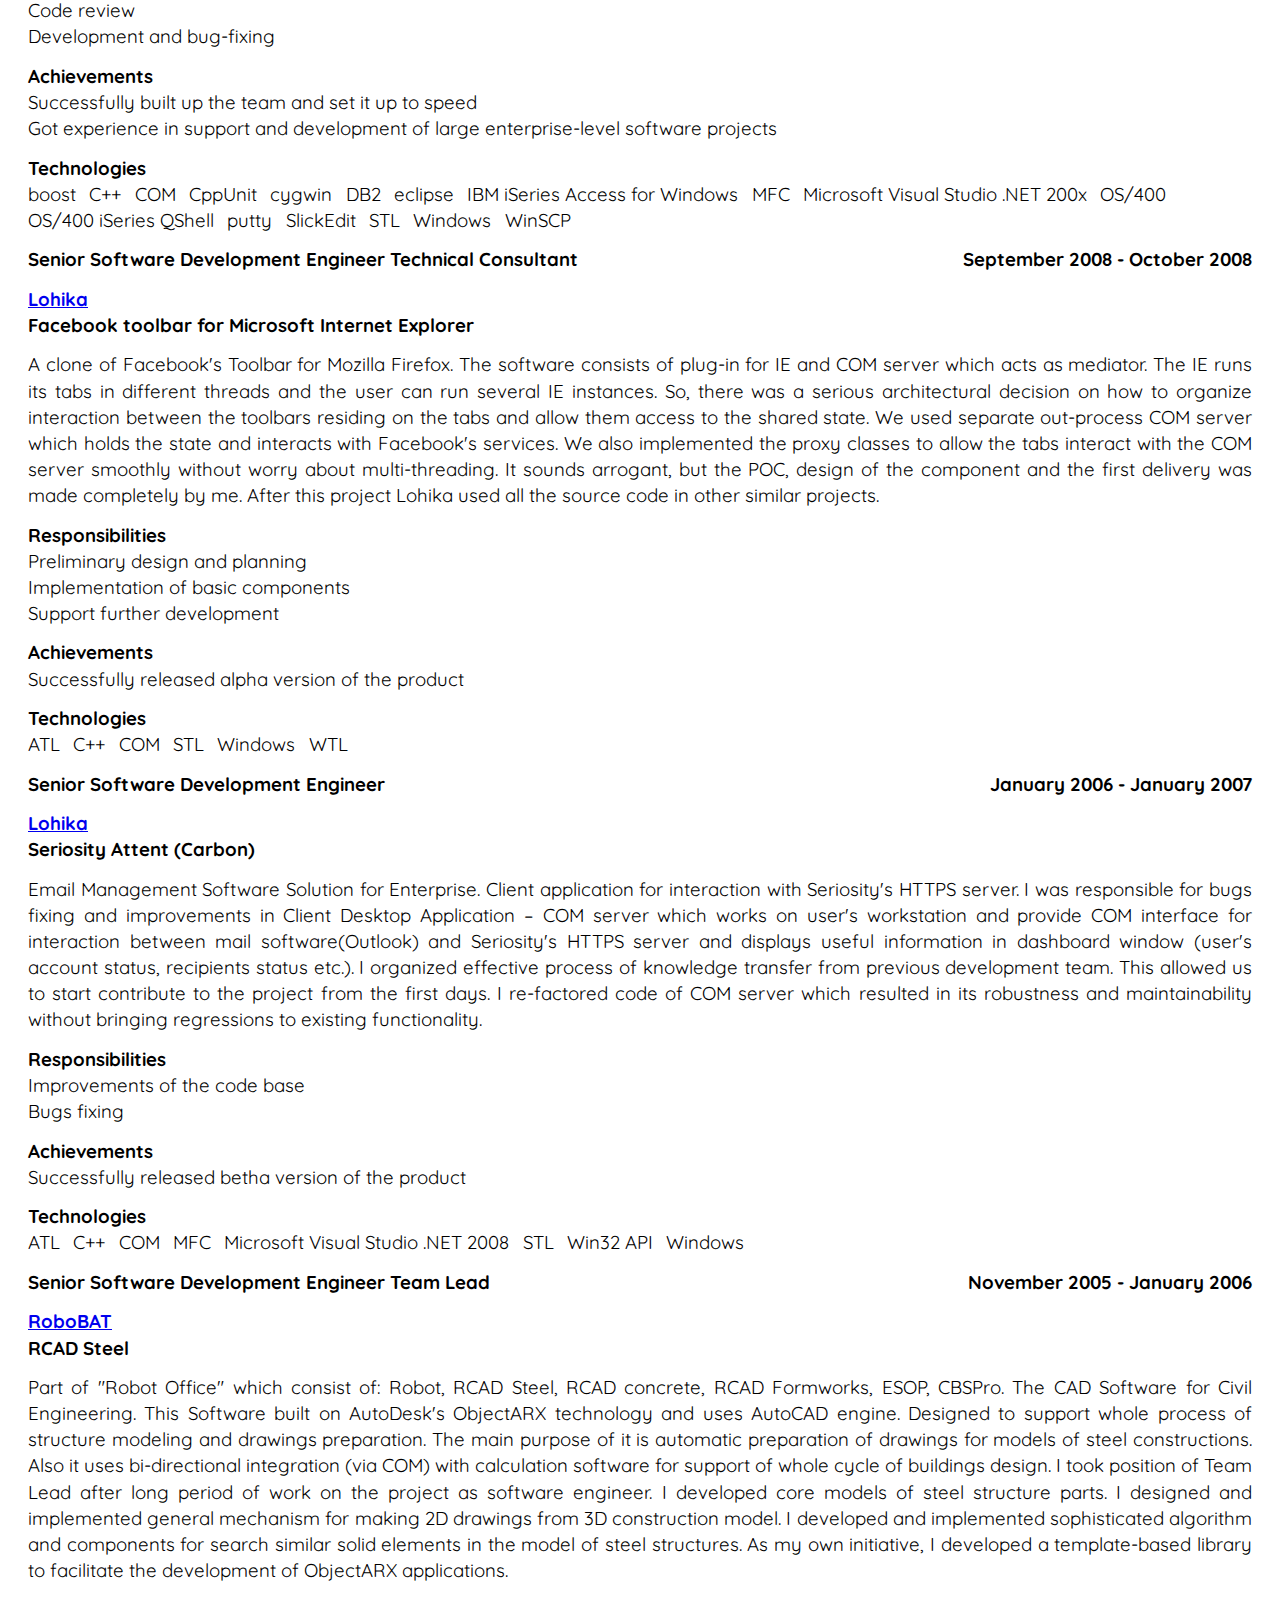
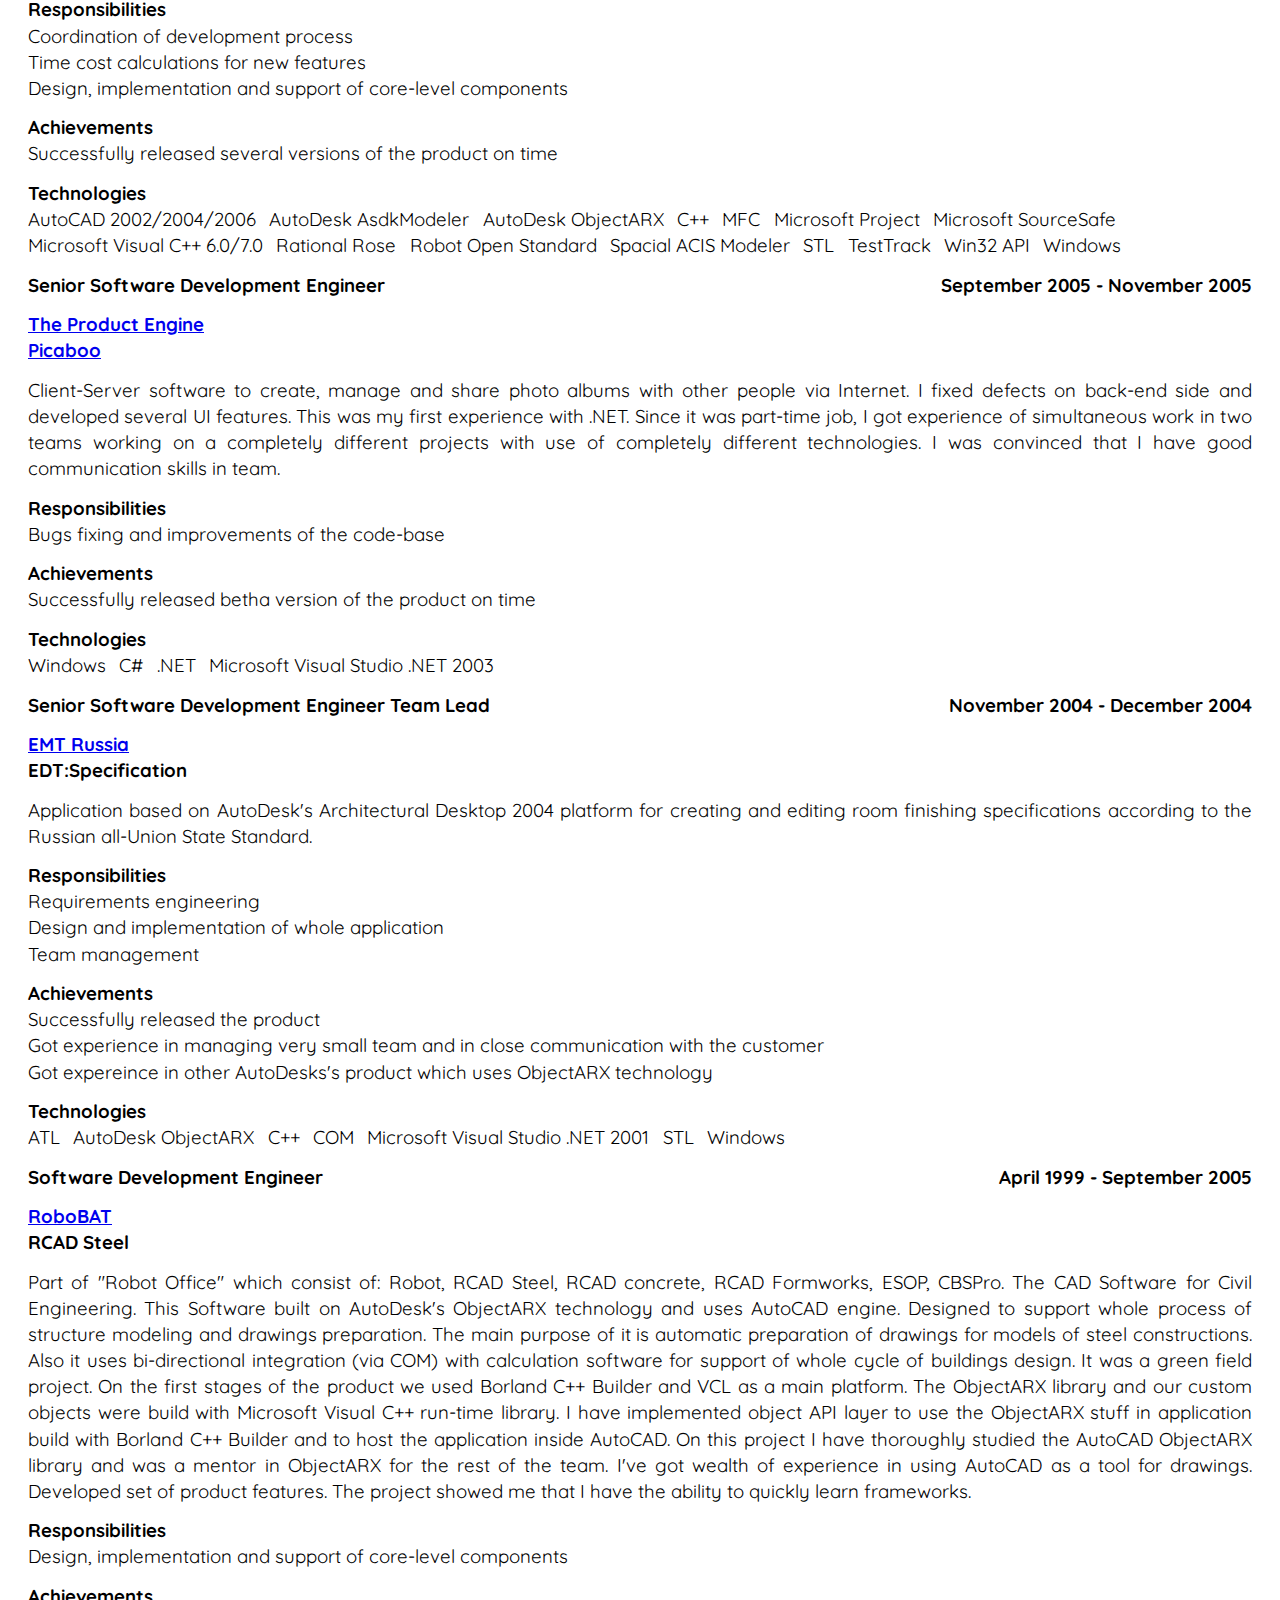
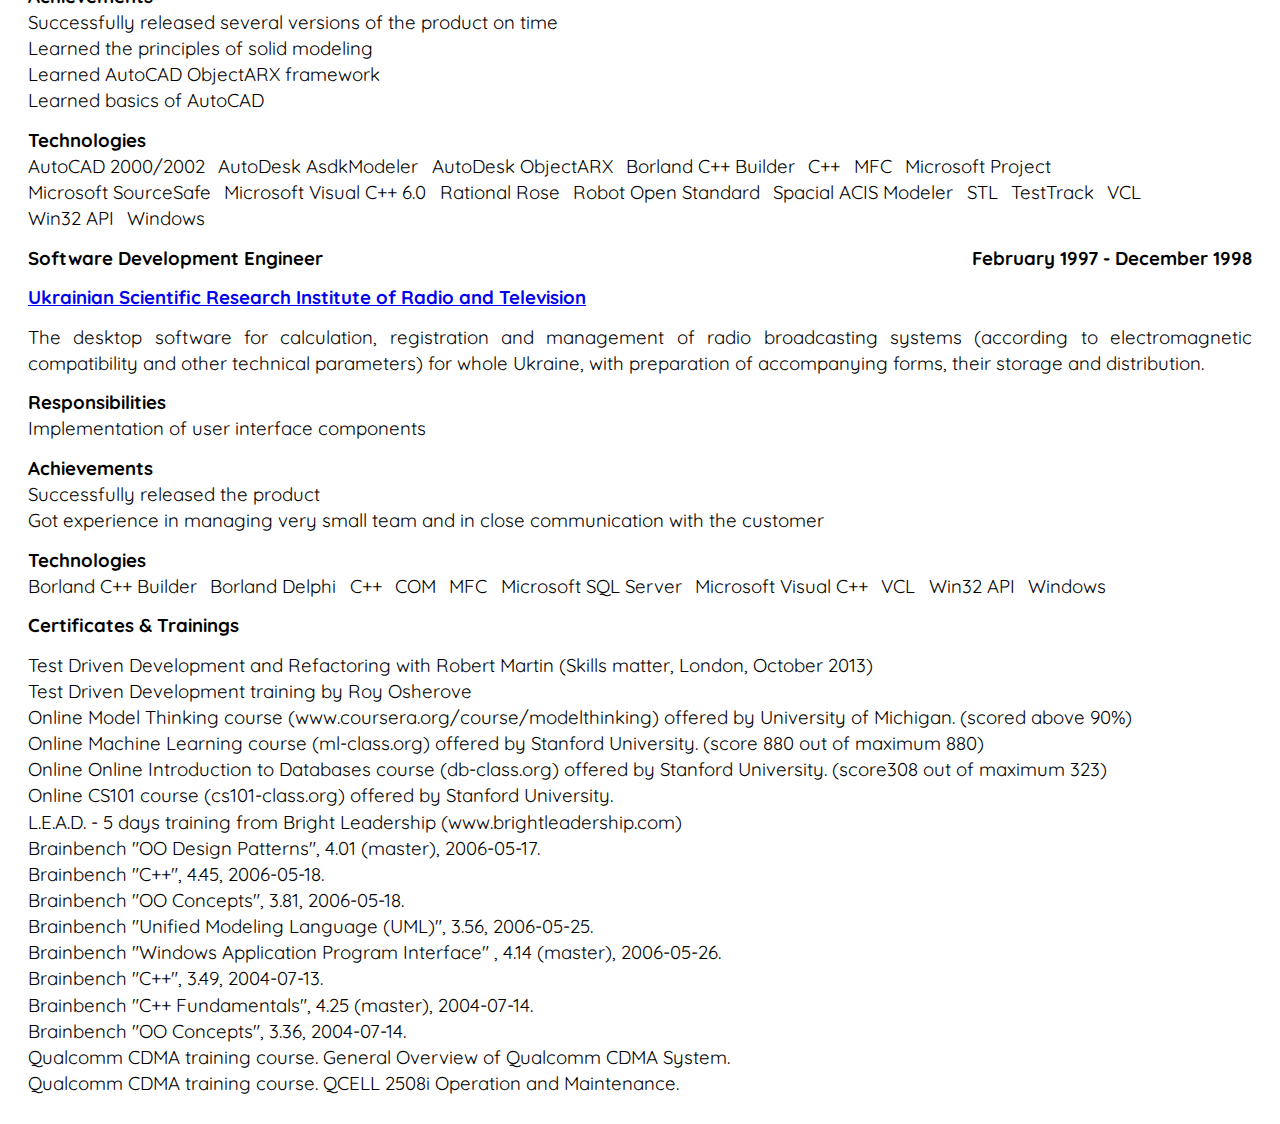
==== commit b22fcca6: "improve cover" ====
--- a/cv/index.html
+++ b/cv/index.html
@@ -1,6 +1,7 @@
 <!DOCTYPE html>
 <head>
-  <link href="https://fonts.googleapis.com/css2?family=Quicksand:wght@400;700&display=swap" rel="stylesheet">
+  <meta name="viewport" content="width=device-width, initial-scale=1.0" />
+  <link href="https://fonts.googleapis.com/css2?family=Quicksand:wght@400;700&display=swap" rel="stylesheet" />
   <link rel="stylesheet" type="text/css" href="style.css" />
 </head>
 <body>
@@ -36,38 +37,40 @@
   <div class="article wide">
     <div class="left-part" id="cover">
       <div class="paragraph">
-        I really love writing code, and I love doing it not only for myself.
+        I love writing code, and I love doing it not only for myself.
         It doesn't matter how big a task is.
-        Despite of its size or complexity I do it with full dedication using best techniques I mastered over my career.
-      </div>
-      <div class="paragraph">
-        I started my software engineering jorney from C and C++.
-        I felt in love with C++ and literaly was swallowing all related books I was able to get those days.
+        Despite its size or complexity, I do it with full dedication using the best techniques I mastered over my career.
+      </div>
+      <div class="paragraph">
+        I started my software engineering journey from C and C++.
+        I felt in love with C++ and was swallowing all related books I was able to get those days.
         My first C program was written in a piece of paper and when I got to a computer it didn't compile because it wasn't written in ANSI standard.
         But I moved forward...
       </div>
       <div class="paragraph">
         These days I still love C++ and know how to use it properly.
-        But I'm also good at C#, Java, Groovy, Kotlin, Python, Go. I know a bit of Rust and I'm interested in its deterministic resource management approach.
-        I am able to write a good stuff using JavaScript, Lua, Perl, Shell or PowerShell scipting languages.
-        Also I don't get attached to a specific paradigm and can use Object Oriented or Functional Programming or even mixed which I think strengthen the structure of a system maximizing its flexibility, maintainability, testability and robustness.
-      </div>
-      <div class="paragraph">
-        Apart of experience in programing languages, I have years of experience with different application arhitectures, starting from small tools with a command line interface or desktop GUI, including fancy mobile or Web apps, up to complex multi-component cloud based distributed applications.
-        The aplications were developed for a wide range of industries such as civil engineering, application development its quality and life cycle management, communication, education, finance, game development.
-        The systems I've developed run on PC's controlled by Windows, Linux, MacOS, mobile devices running Android or iOS, game consoles and mainframes.
-      </div>
-      <div class="paragraph">
-        During my career, I've experienced a range of software development processes, some of them more classic and a bit chaotic, some of them were almost agile.
+        But I'm also good at C#, Java, Groovy, Kotlin, Python, Go.
+        I know a bit of Rust and I'm interested in its deterministic resource management approach.
+        I can write good stuff using JavaScript, Lua, Perl, Shell, or PowerShell scripting languages.
+        Also, I don't get attached to a specific paradigm and can use Object Oriented or Functional Programming or even mixed which I think strengthens the structure of a system maximizing its flexibility, maintainability, testability, and robustness.
+      </div>
+      <div class="paragraph">
+        Apart from experience in programming languages, I have years of experience with different application architectures, starting from small tools with a command-line interface or desktop GUI, including fancy mobile or Web apps, up to a complex multi-component cloud-based distributed applications.
+        The applications were developed for a wide range of industries such as civil engineering, application development its quality and life cycle management, communication, education, finance, game development.
+        The systems I've developed run on PCs controlled by Windows, Linux, macOS, mobile devices running Android or iOS, game consoles, and mainframes.
+      </div>
+      <div class="paragraph">
+        During my career, I've experienced a range of software development processes, some of them are more classic and a bit chaotic, some of them were almost agile.
         I even tried real SCRUM on one of my projects where I was a team lead.
         I like when I know exactly what needs to be done but it doesn't mean that I need direct instructions.
-        I need to see a goal or at least a direction towards it. When a customer can't provide it to me I do all my best to help the customer to define it.
-        Regardless of the processes all my projects were done successfully, at least that what customers said.
-      </div>
-      <div class="paragraph">
-        I've been doing Test Driven Development I think more than 10 years already.
+        I need to see a goal or at least a direction towards it.
+        When a customer can't provide it to me I do all my best to help the customer to define it.
+        Regardless of the processes, all my projects were done successfully, at least that what customers said.
+      </div>
+      <div class="paragraph">
+        I've been doing Test-Driven Development I think more than 10 years already.
         I do it in all the languages I've mentioned.
-        After years of struggling and experience in the area I'm sure that I know how to do it properly so it doesn't impede development but speeds it up instead.
+        After years of struggling and experience in the area, I'm sure that I know how to do it properly so it doesn't impede development but speeds it up instead.
       </div>
       <div class="paragraph">
         I'm a clean coder or at least trying to be it.
@@ -75,28 +78,29 @@
         Every time leaving less mess than found.
       </div>
       <div class="paragraph">
-        The software development is not only a writing code.
-        It is also integration with other components, tools, libraries or frameworks and even other applications.
+        Software development is not only writing code.
+        It is also an integration with other components, tools, libraries or frameworks, and even other applications.
         I know how to deal with source version control systems like subversion, git, mercurial.
-        I've participated in improvement and development of build systems for projects I've worked on.
-        Over recent years I've gained experience in Continuous Integration, Continuous Deployment and Delivery.
+        I've participated in the improvement and development of build systems for projects I've worked on.
+        Over recent years I've gained experience in Continuous Integration, Continuous Deployment, and Delivery.
         I even developed the CI/CD system for microservices applications almost from scratch.
       </div>
       <div class="paragraph">
         Talking about integration between software components we'll face a dependency management problem.
-        This is one of the hard problems in a software but I have knowledge and experience how to overcome it and build maintainable, and testable systems based on interchangable components.
-      </div>
-      <div class="paragraph">
-        And the very important aspect of software development in my standpoint is a communication with colleagues, sharing ideas and learning from each other.
+        This is one of the hard problems in software but I have knowledge and experience how to overcome it and build maintainable, and testable systems based on interchangeable components.
+      </div>
+      <div class="paragraph">
+        And the very important aspect of software development in my standpoint is communication with colleagues, sharing ideas, and learning from each other.
       </div>
       <div class="paragraph">
         I love sharing my ideas with a team and I feel need in this.
-        We all stand on each other’s shoulders. And relevance of others experience can't be understated.
+        We all stand on each other’s shoulders.
+        And the relevance of other's experience can't be understated.
         When I get some new idea I first of all search for a person who disagrees with it.
         Because I know that we see this World differently and everyone's vision is an indefeasible part of a solution.
       </div>
       <div class="paragraph">
-        Every friday I conduct two hours Cyber Dojo session where together with my team mates we solve common software problems using different programming languages and Test Driven Development approach.
+        Every Friday I conduct two hours Cyber Dojo session where together with my teammates we solve common software problems using different programming languages and the Test-Driven Development approach.
         And I invite not only programmers to attend the sessions.
       </div>
       <div class="paragraph">
--- a/cv/style.css
+++ b/cv/style.css
@@ -1,3 +1,7 @@
+* {
+  box-sizing: border-box;
+}
+
 body {
   padding: 15pt;
   font-family: 'Quicksand', sans-serif;
@@ -49,12 +53,13 @@
   text-align: right;
 }
 
-#cover {
-  box-sizing: border-box;
-  width: 70%;
-  padding-right: 15pt;
+@media only screen and (min-width: 768px) {
+  #cover {
+    padding-right: 15pt;
+    width: 70%;
+  }
+
+  #summary {
+    width: 30%;
+  }
 }
-
-#summary {
-  width: 30%;
-}
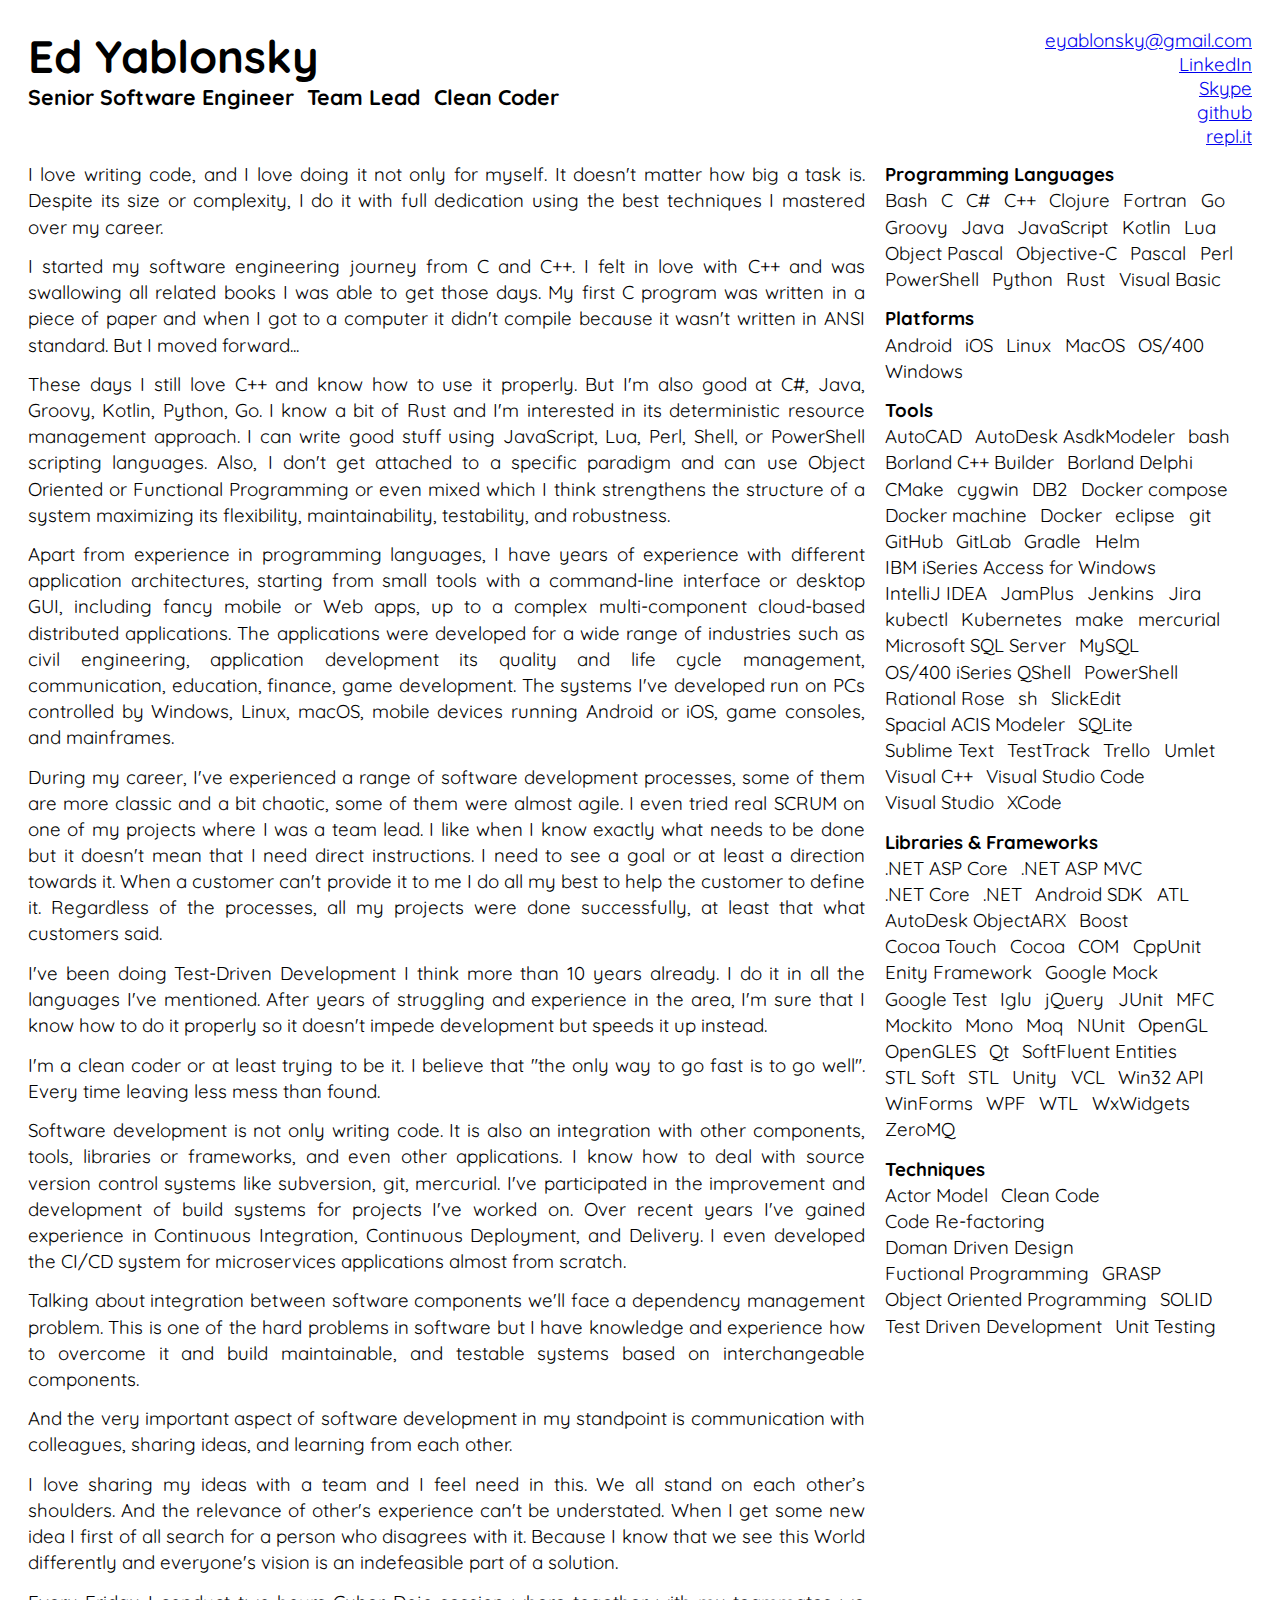
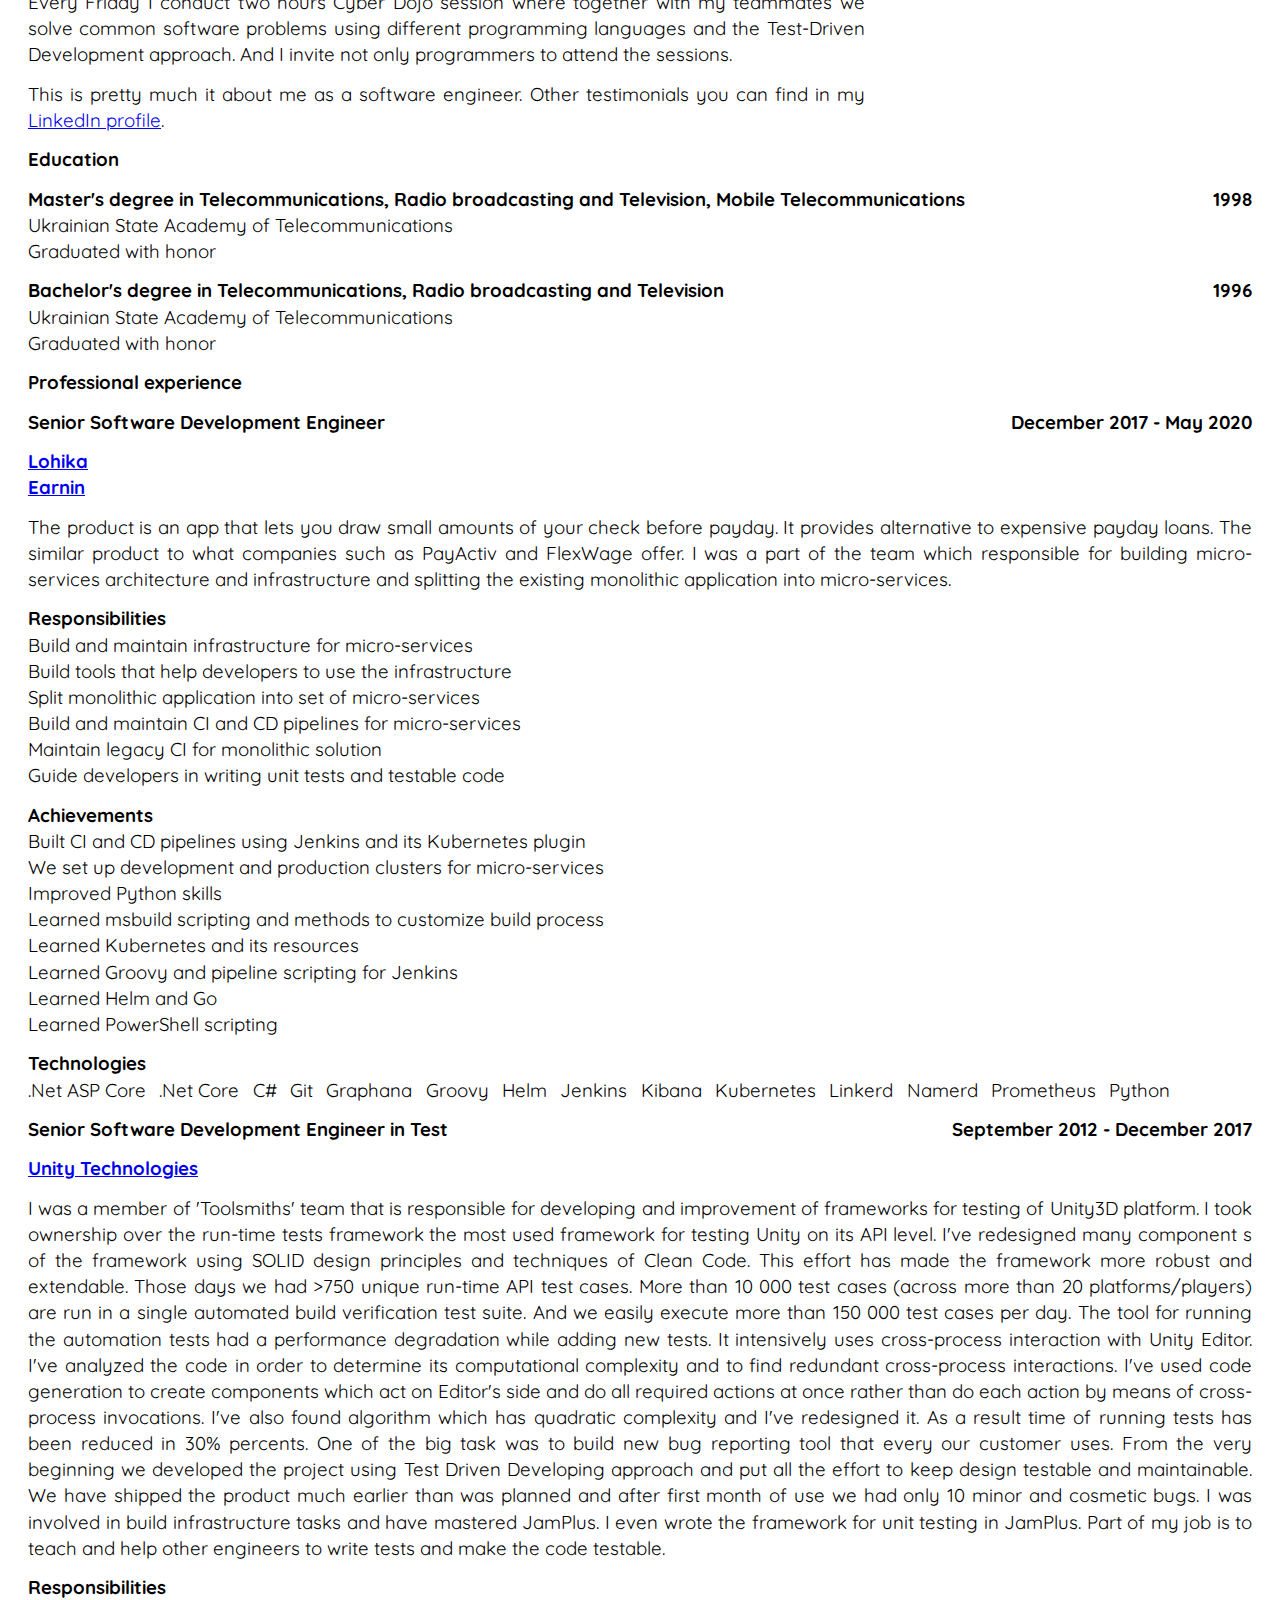
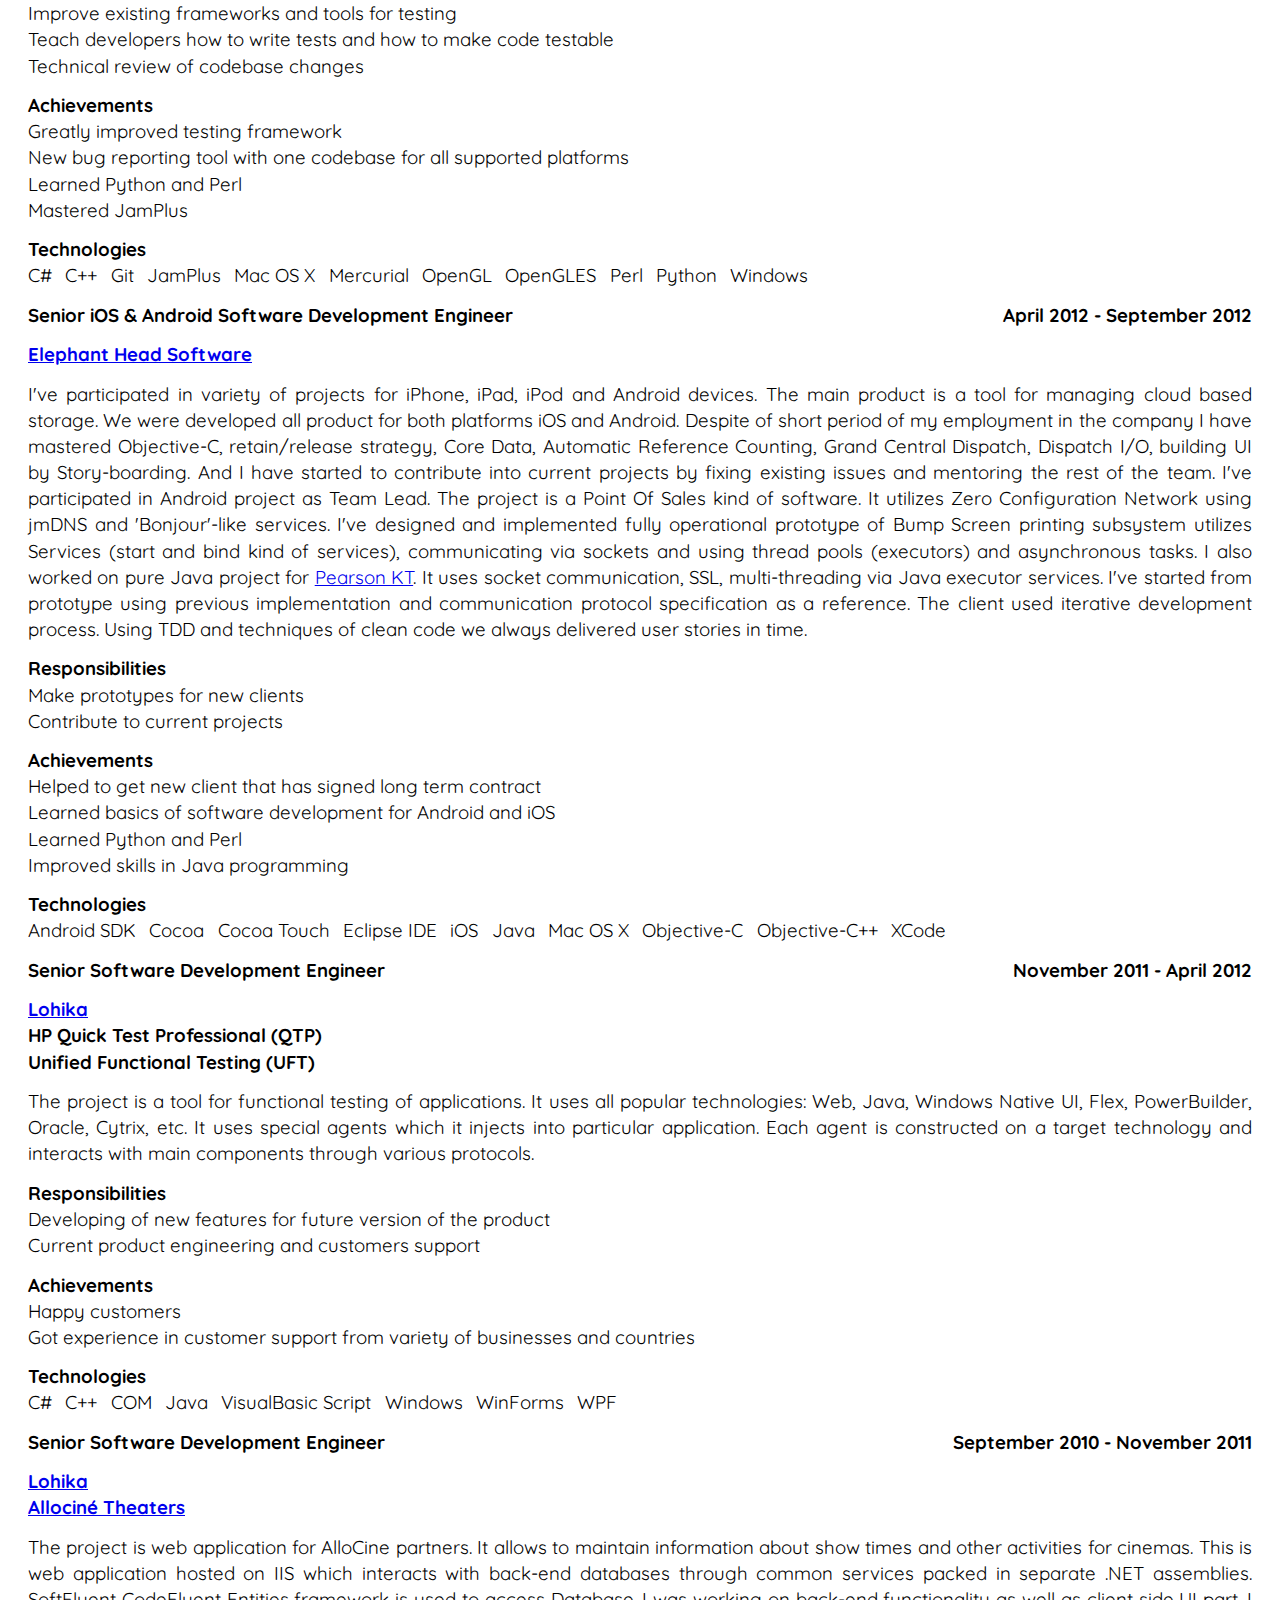
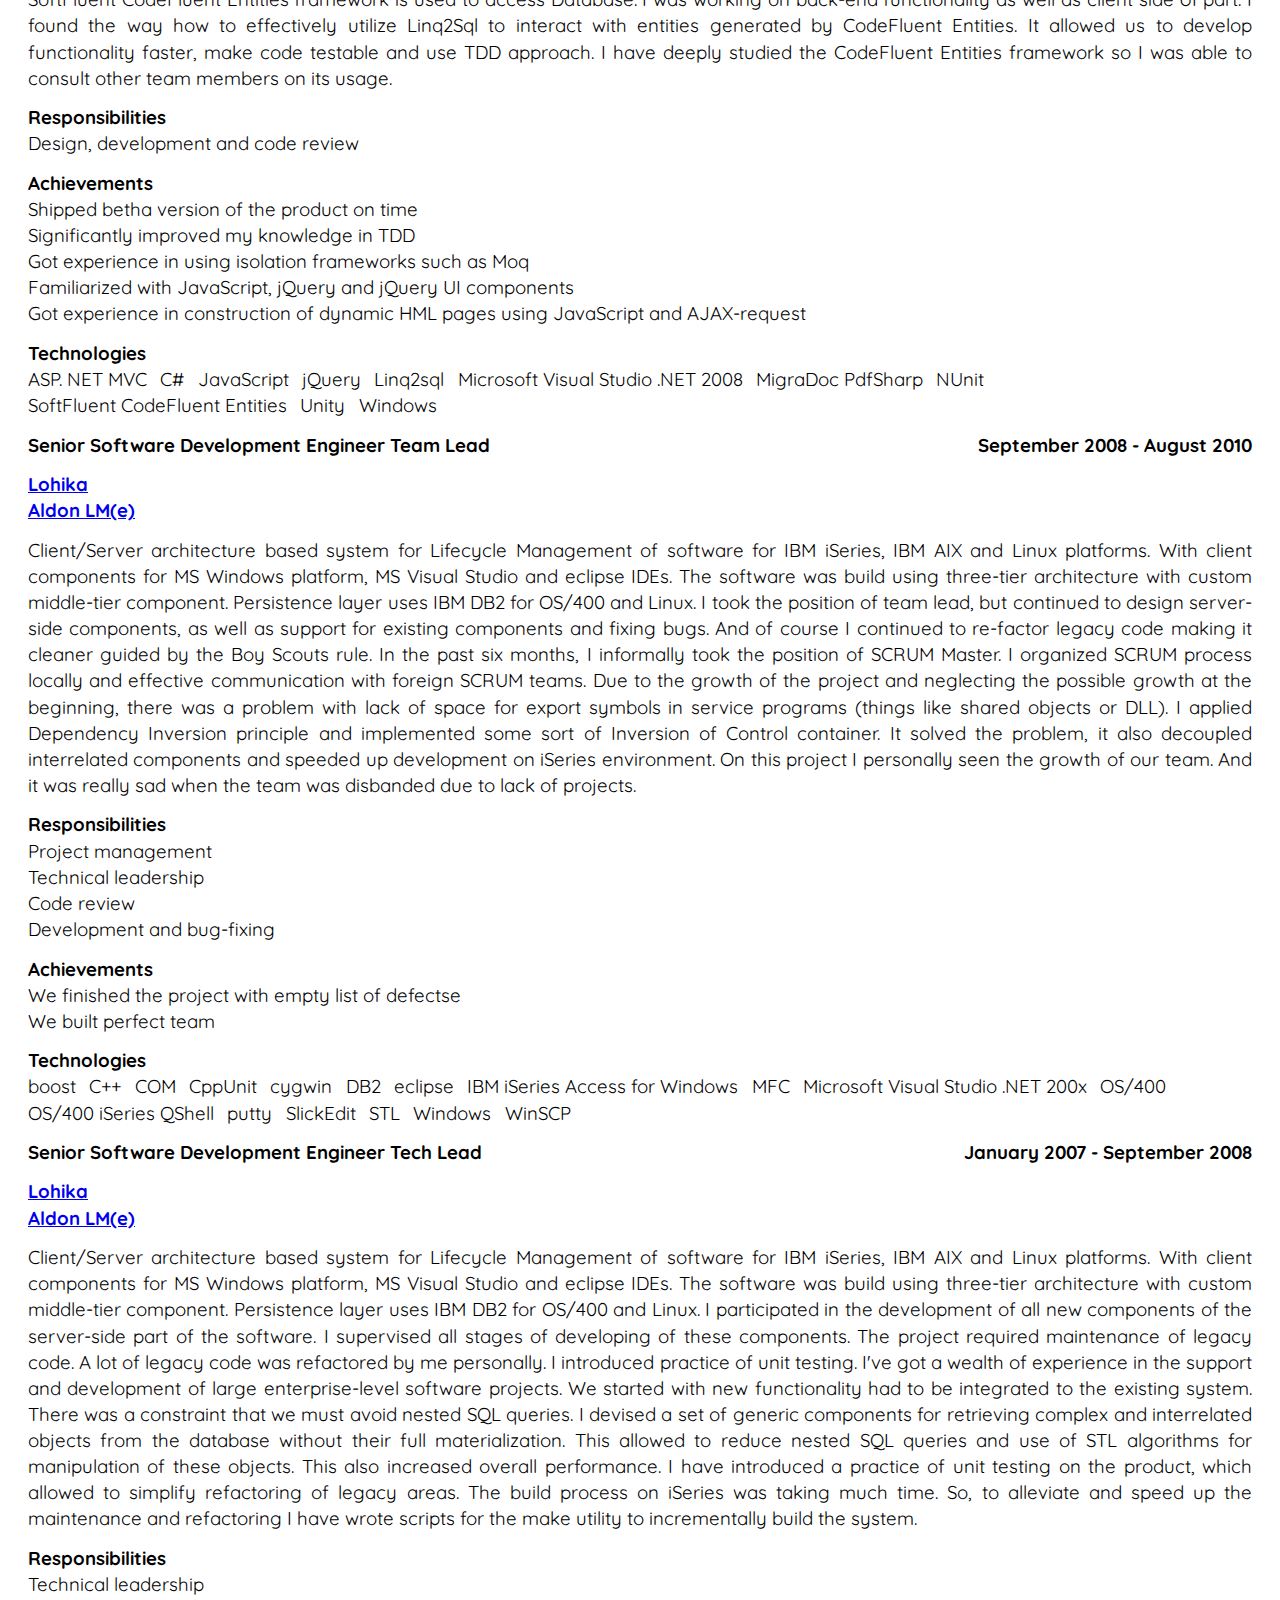
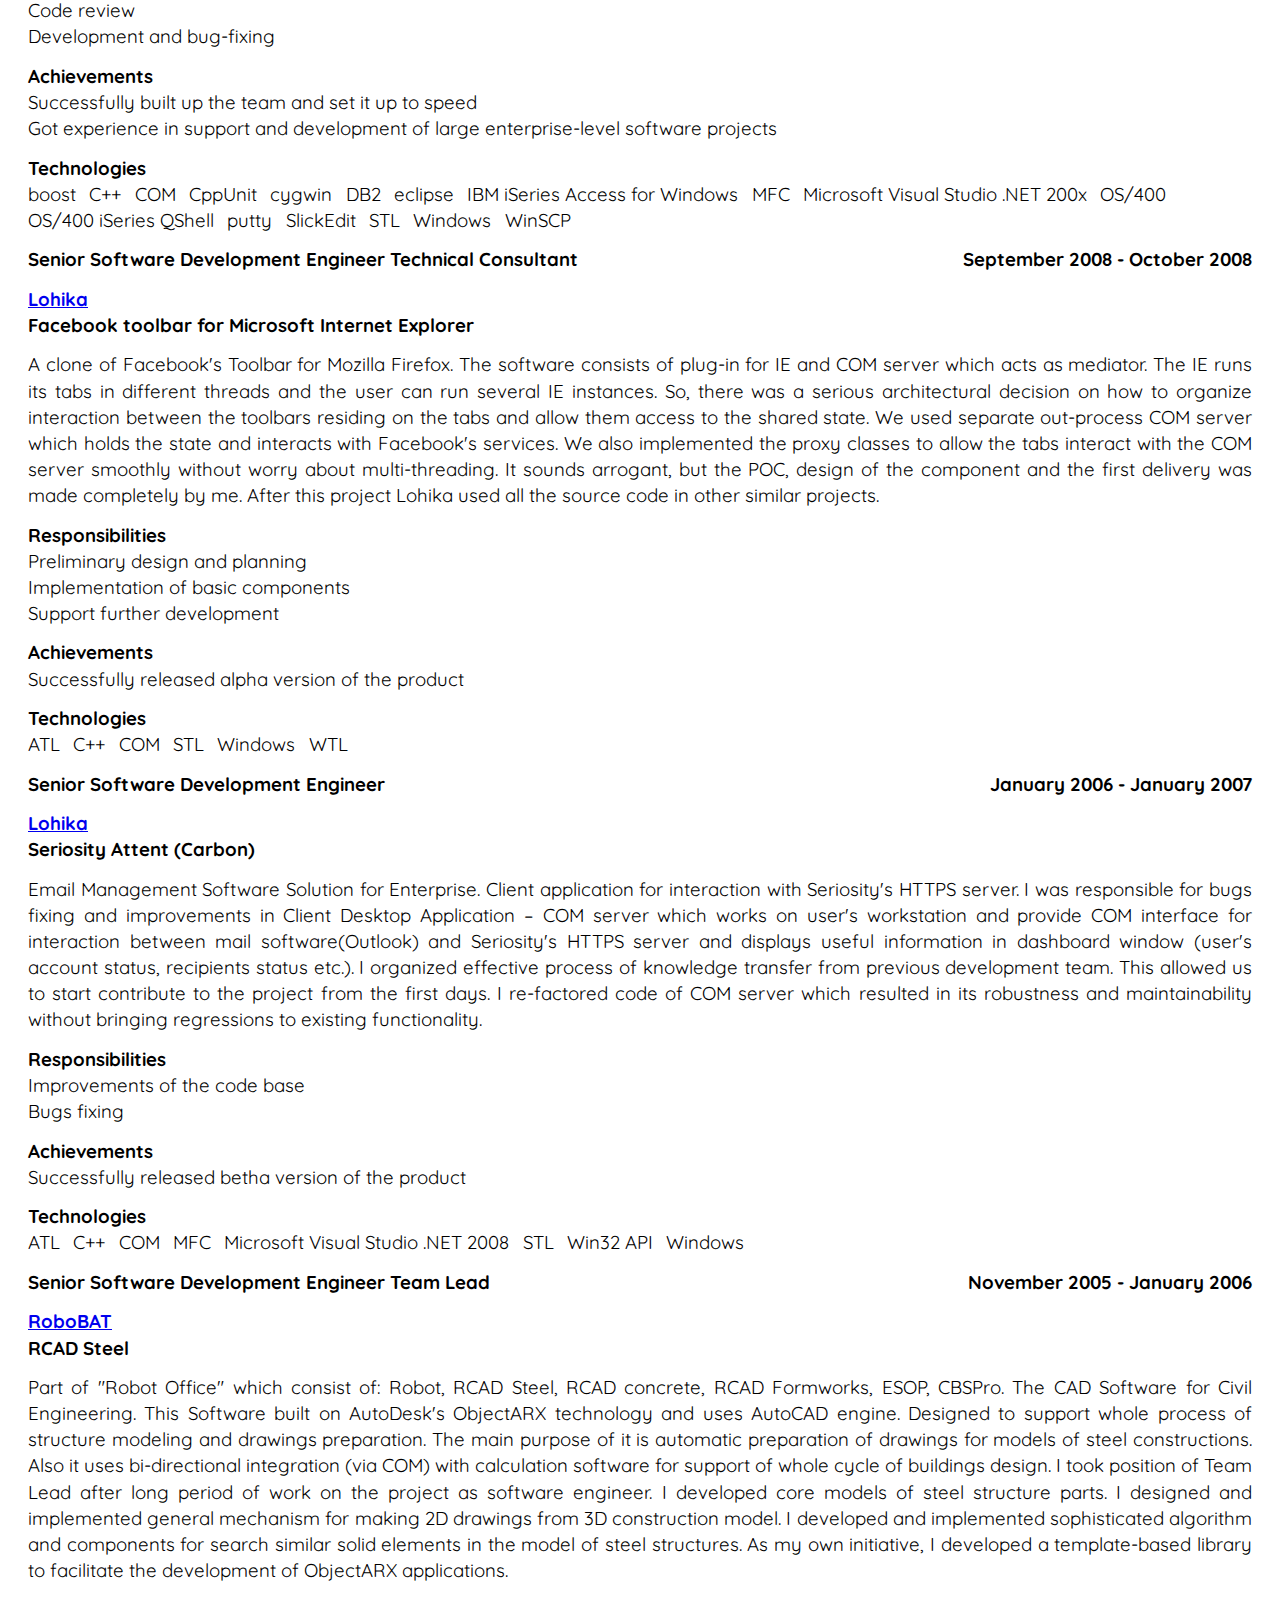
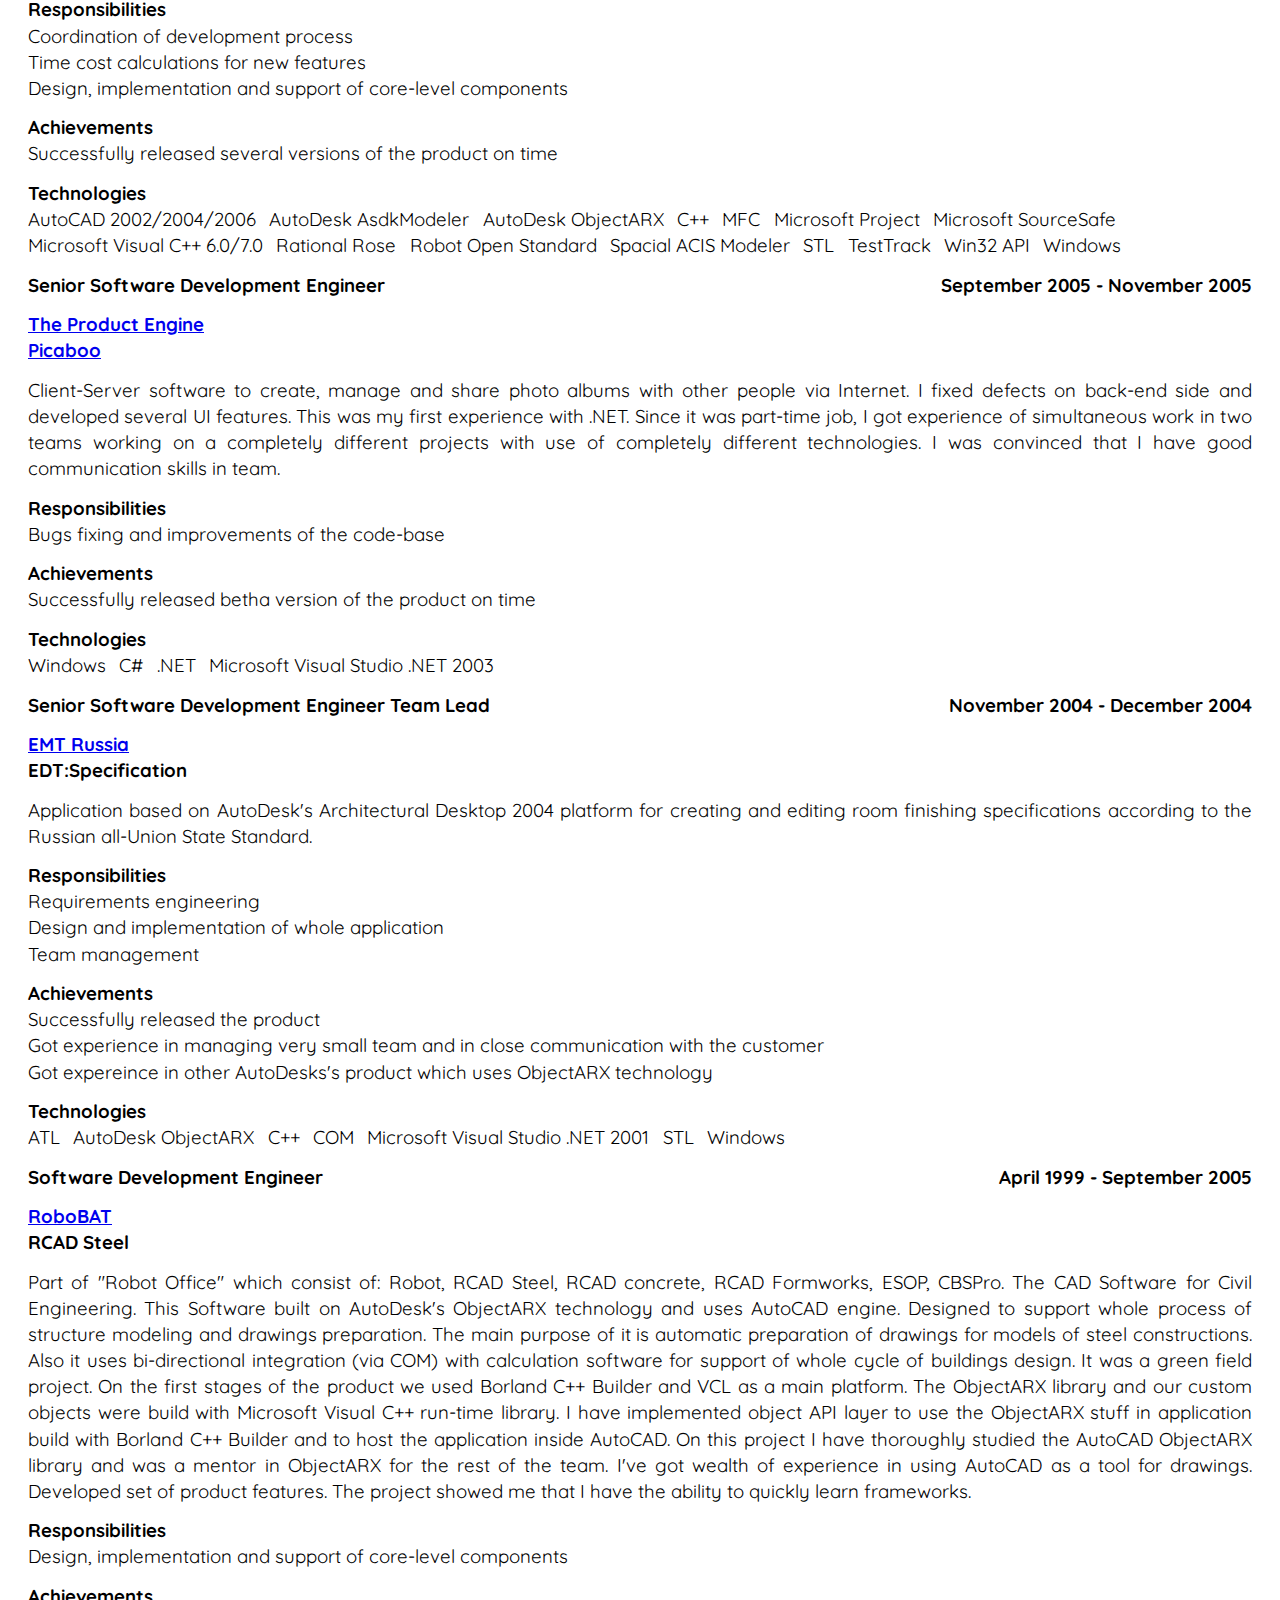
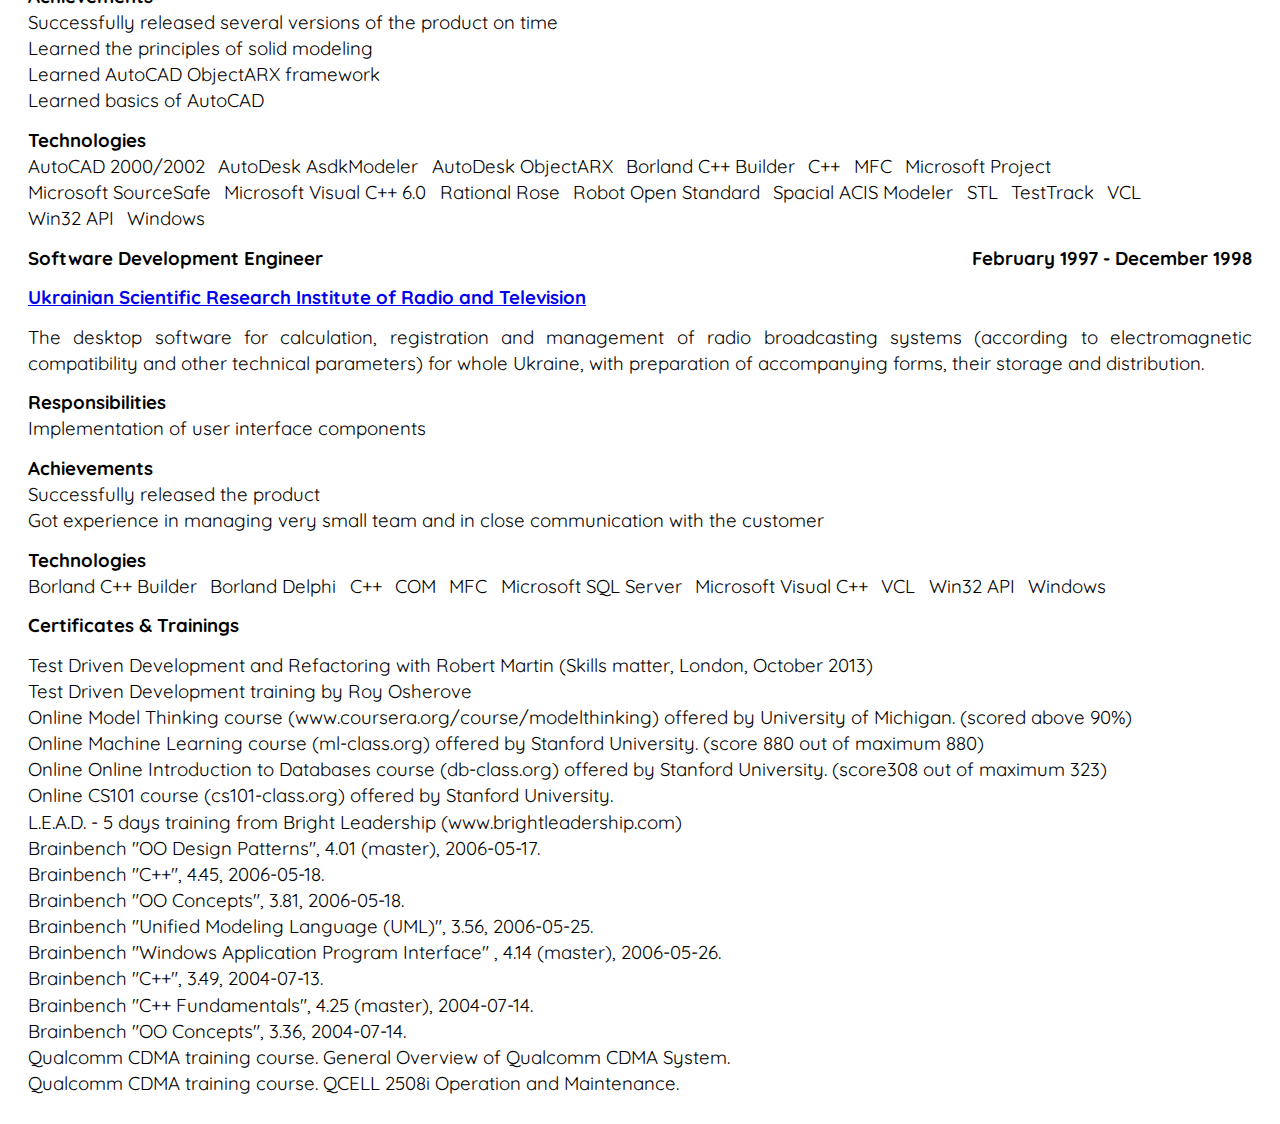
==== commit 5314dfff: "add actor model" ====
--- a/cv/index.html
+++ b/cv/index.html
@@ -247,6 +247,7 @@
           Techniques
         </div>
         <div>
+          <div class="tile">Actor Model</div>
           <div class="tile">Clean Code</div>
           <div class="tile">Code Re-factoring</div>
           <div class="tile">Doman Driven Design</div>
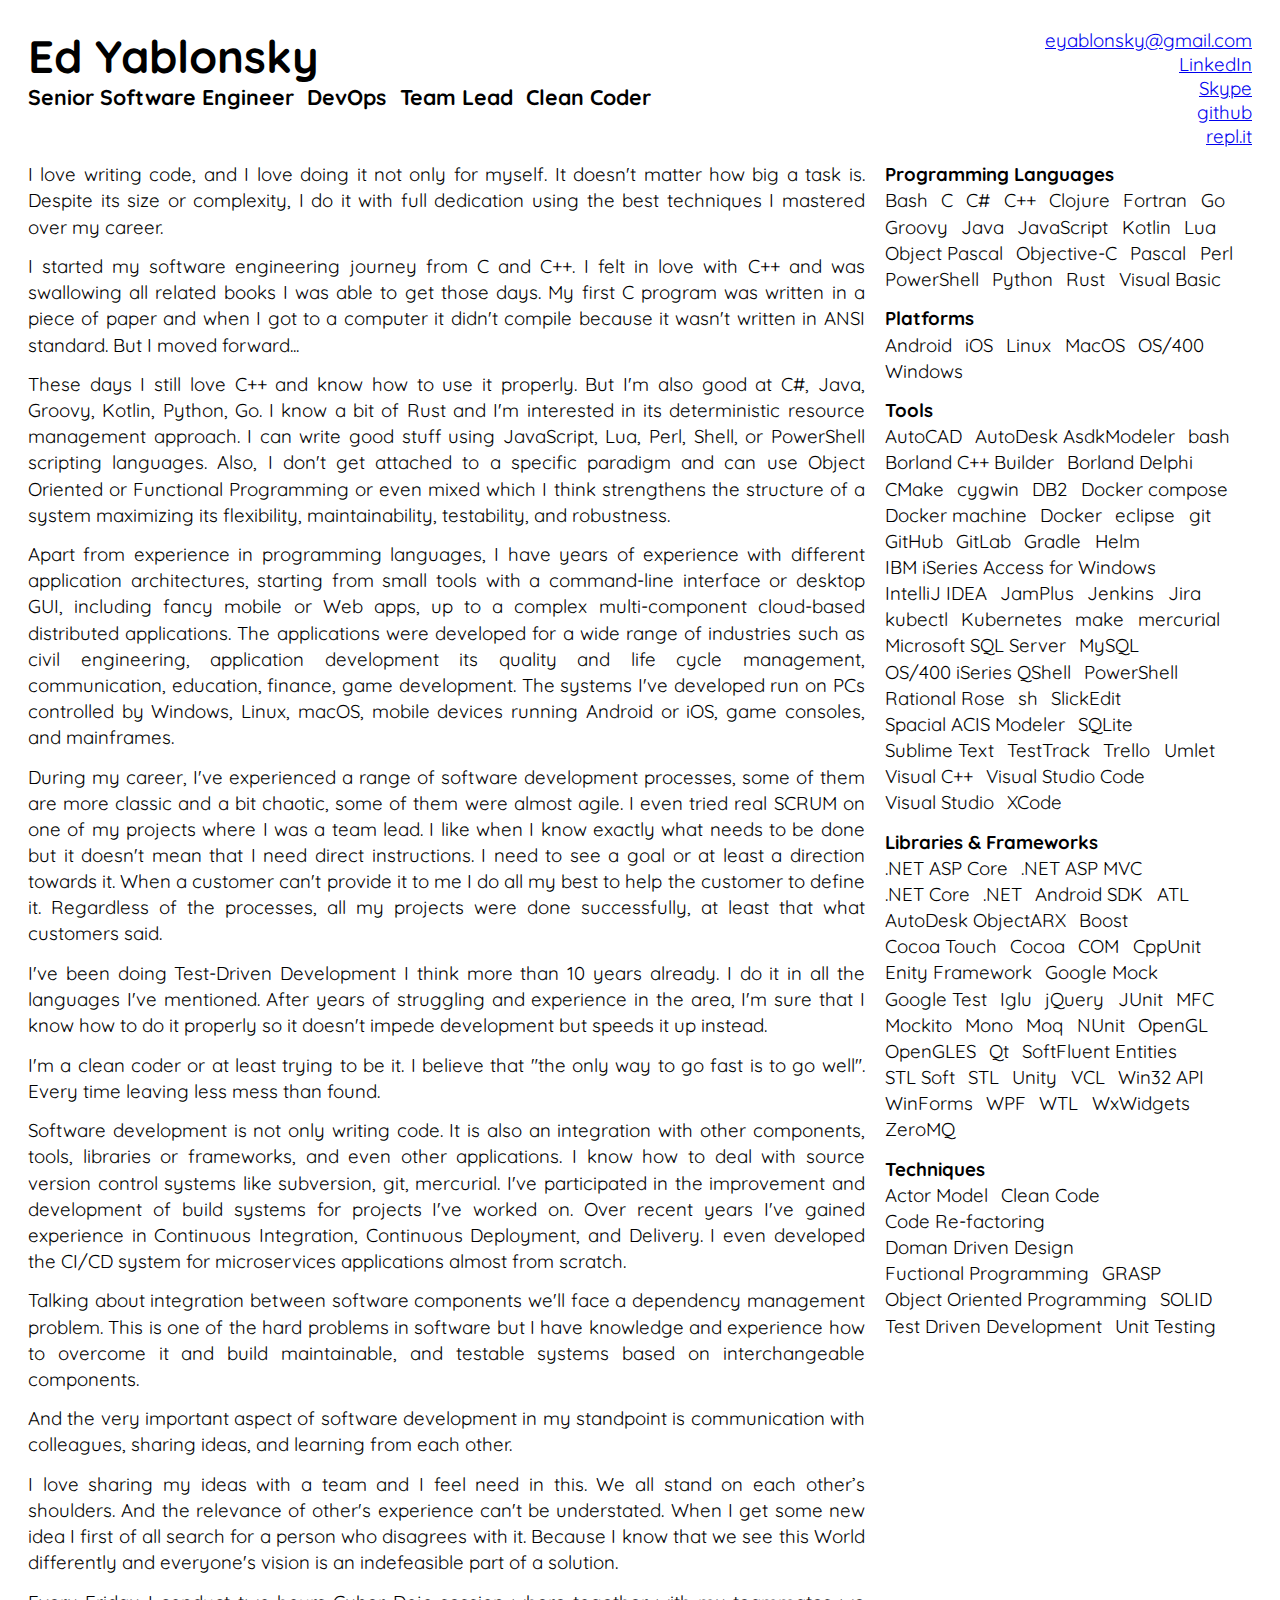
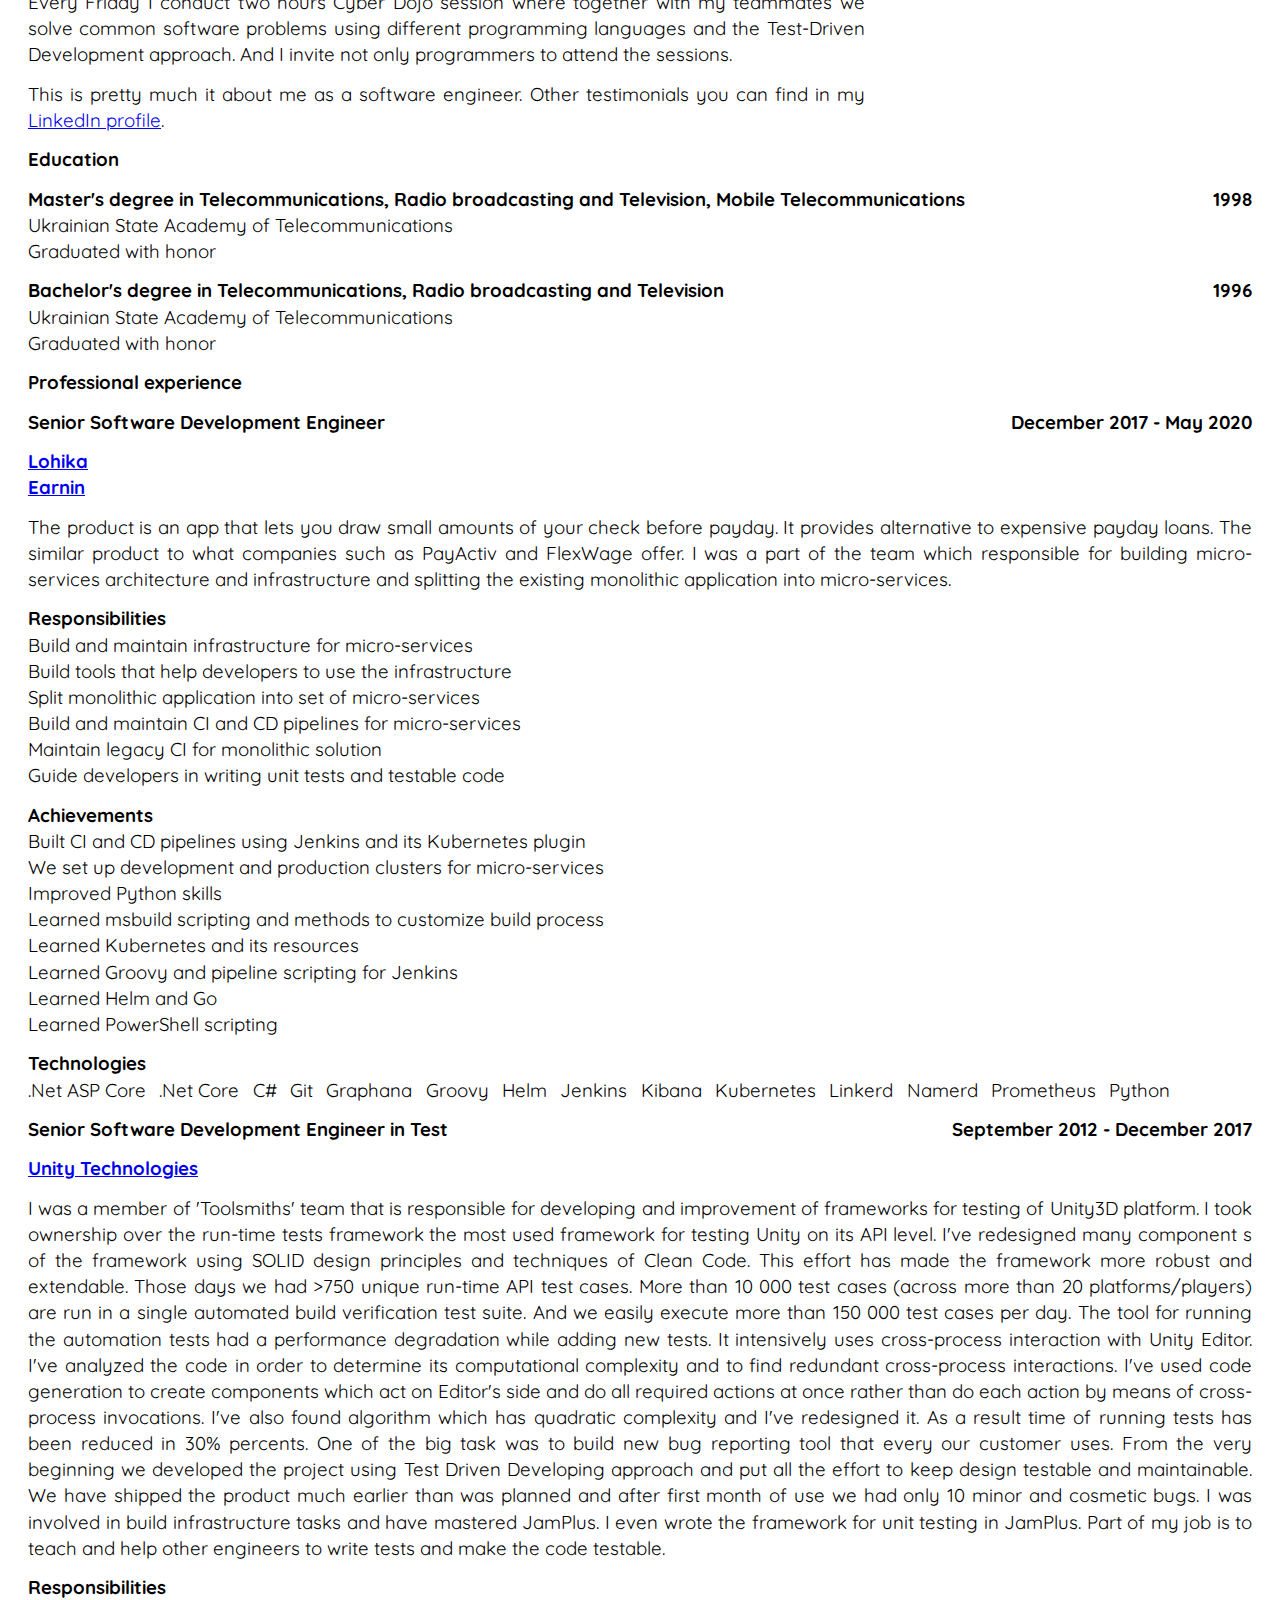
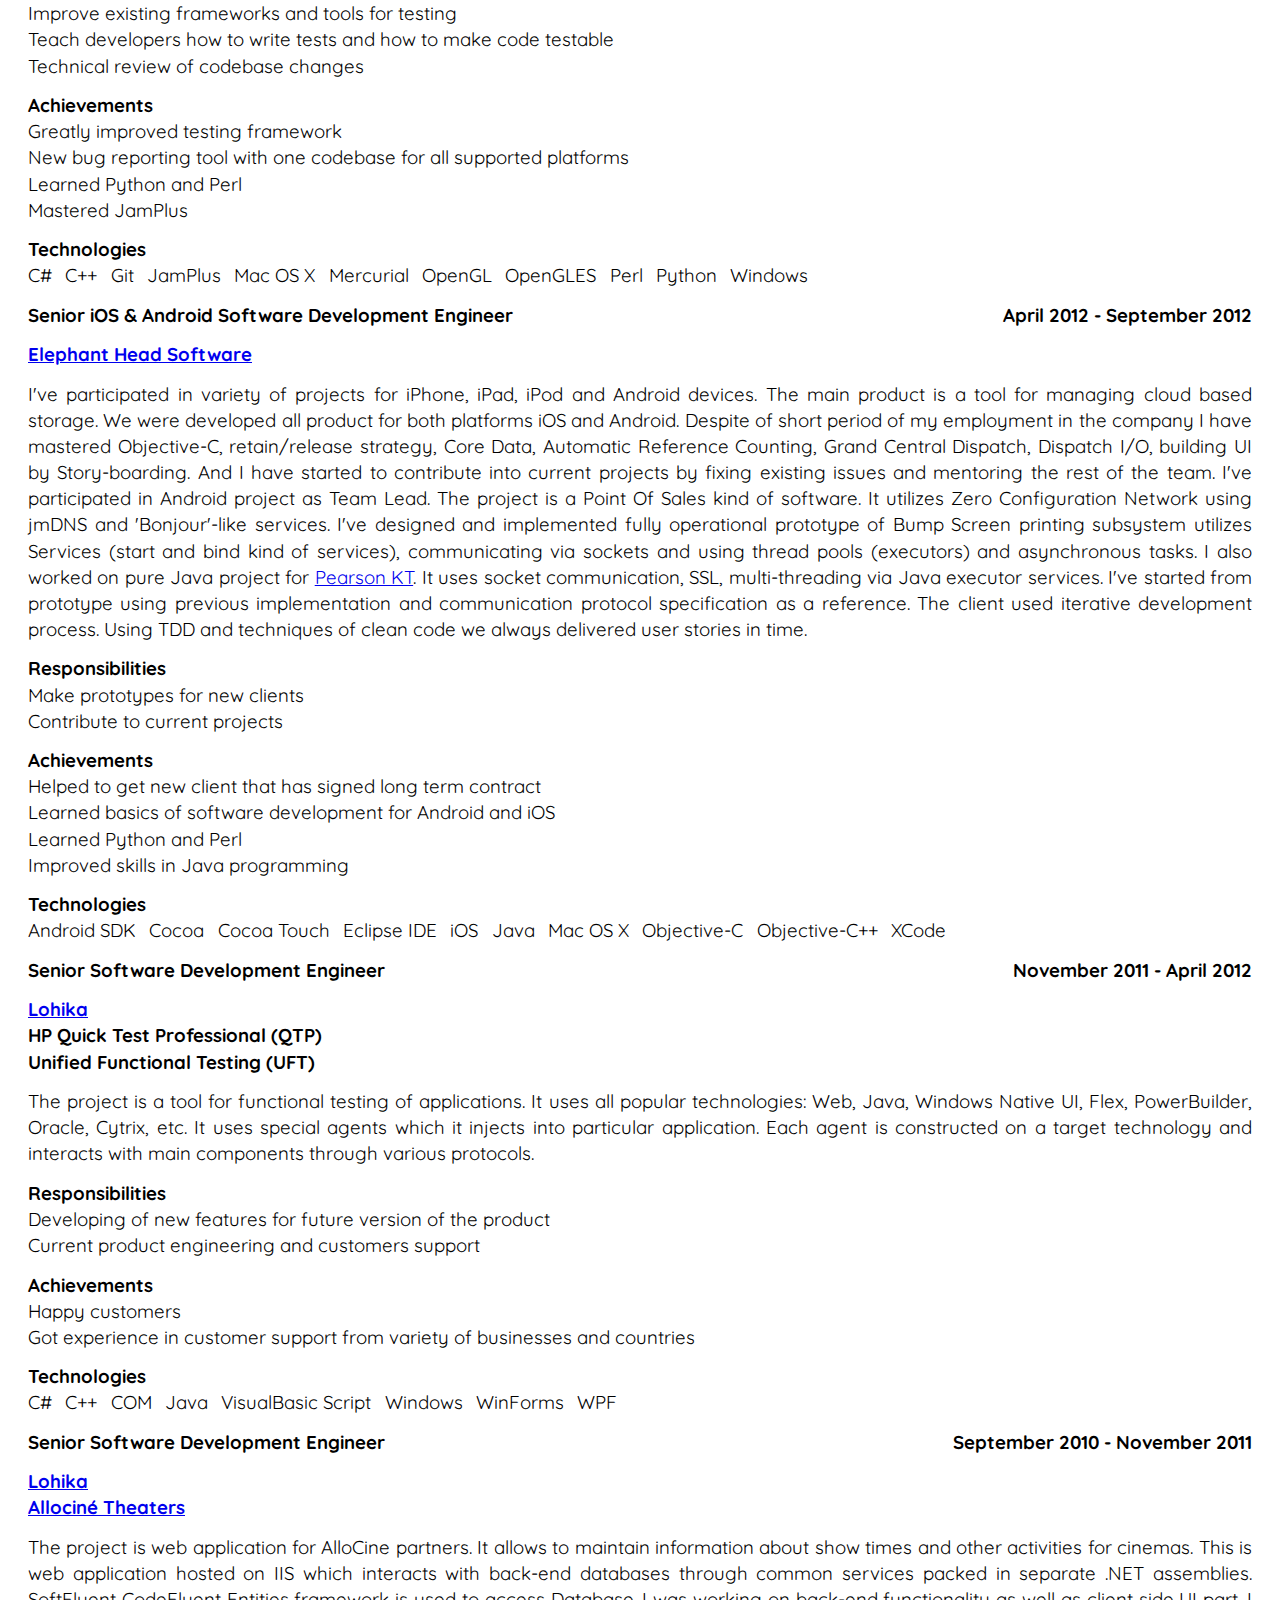
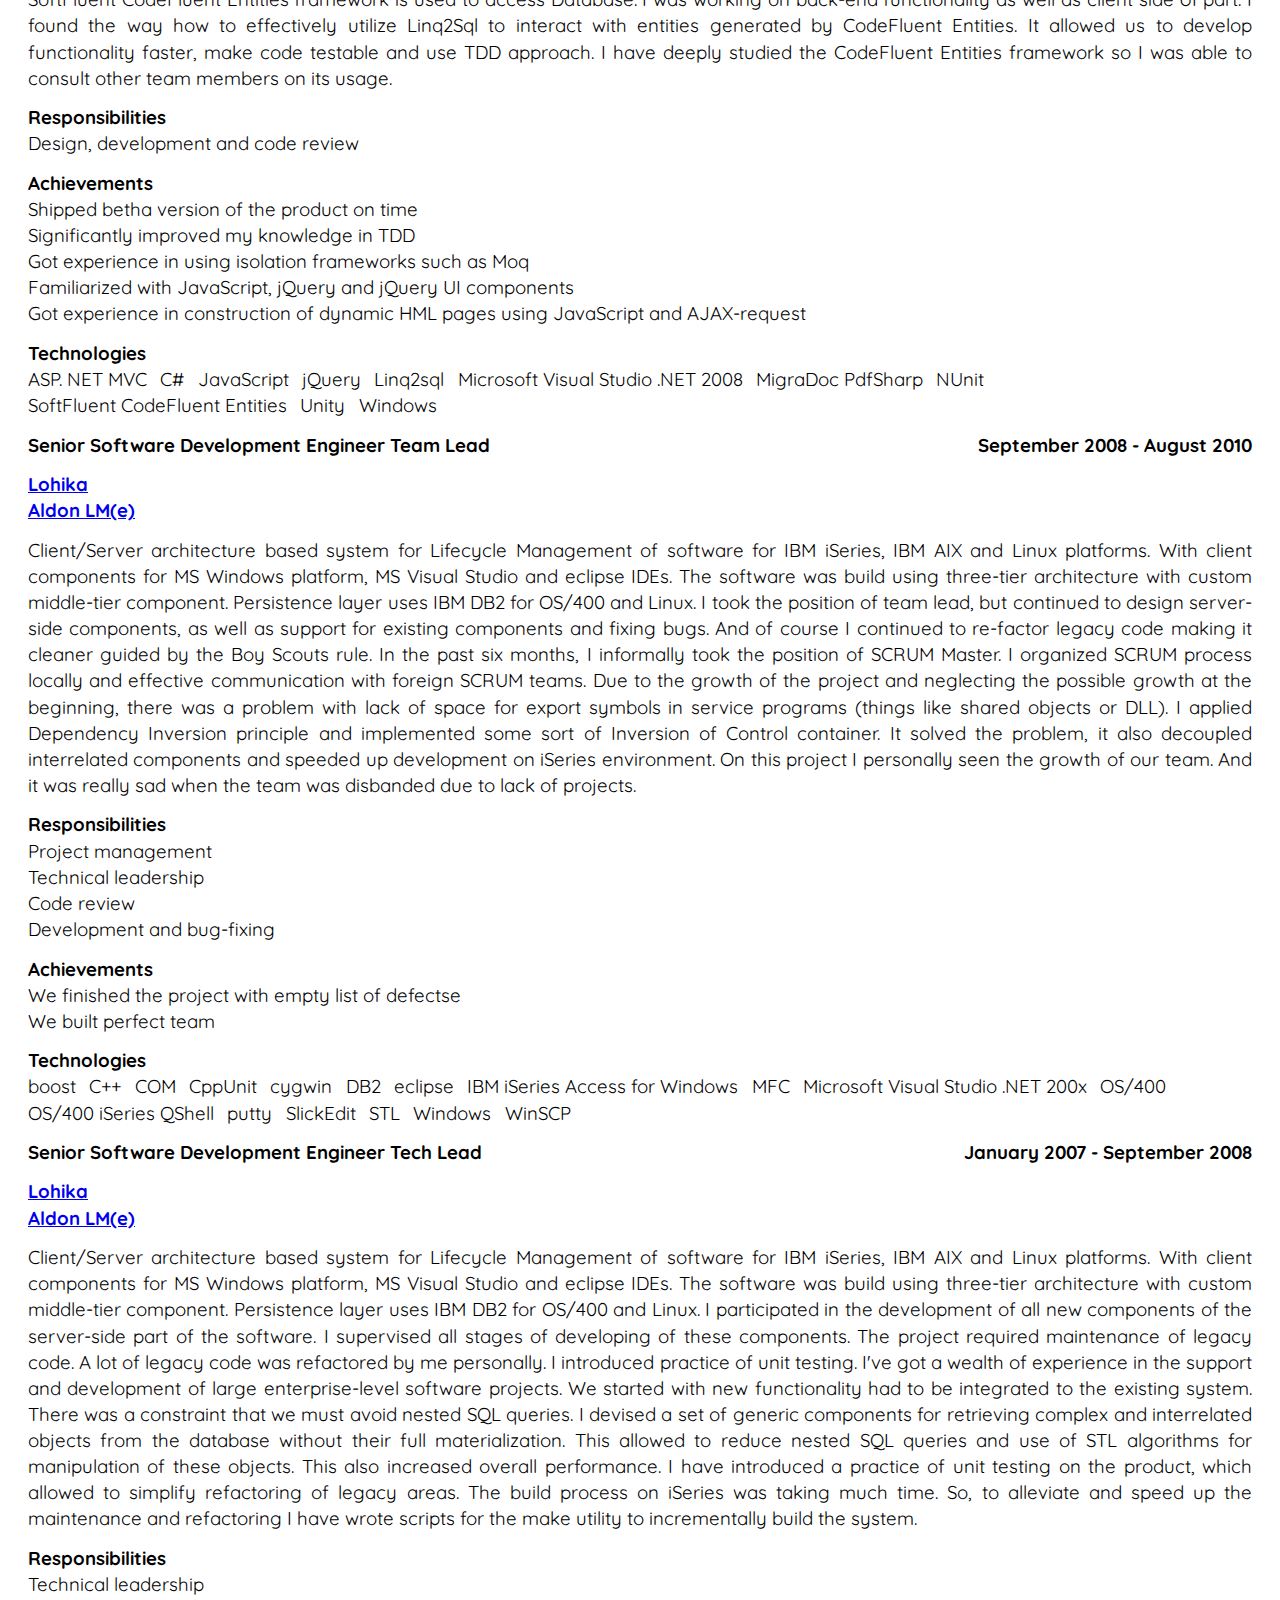
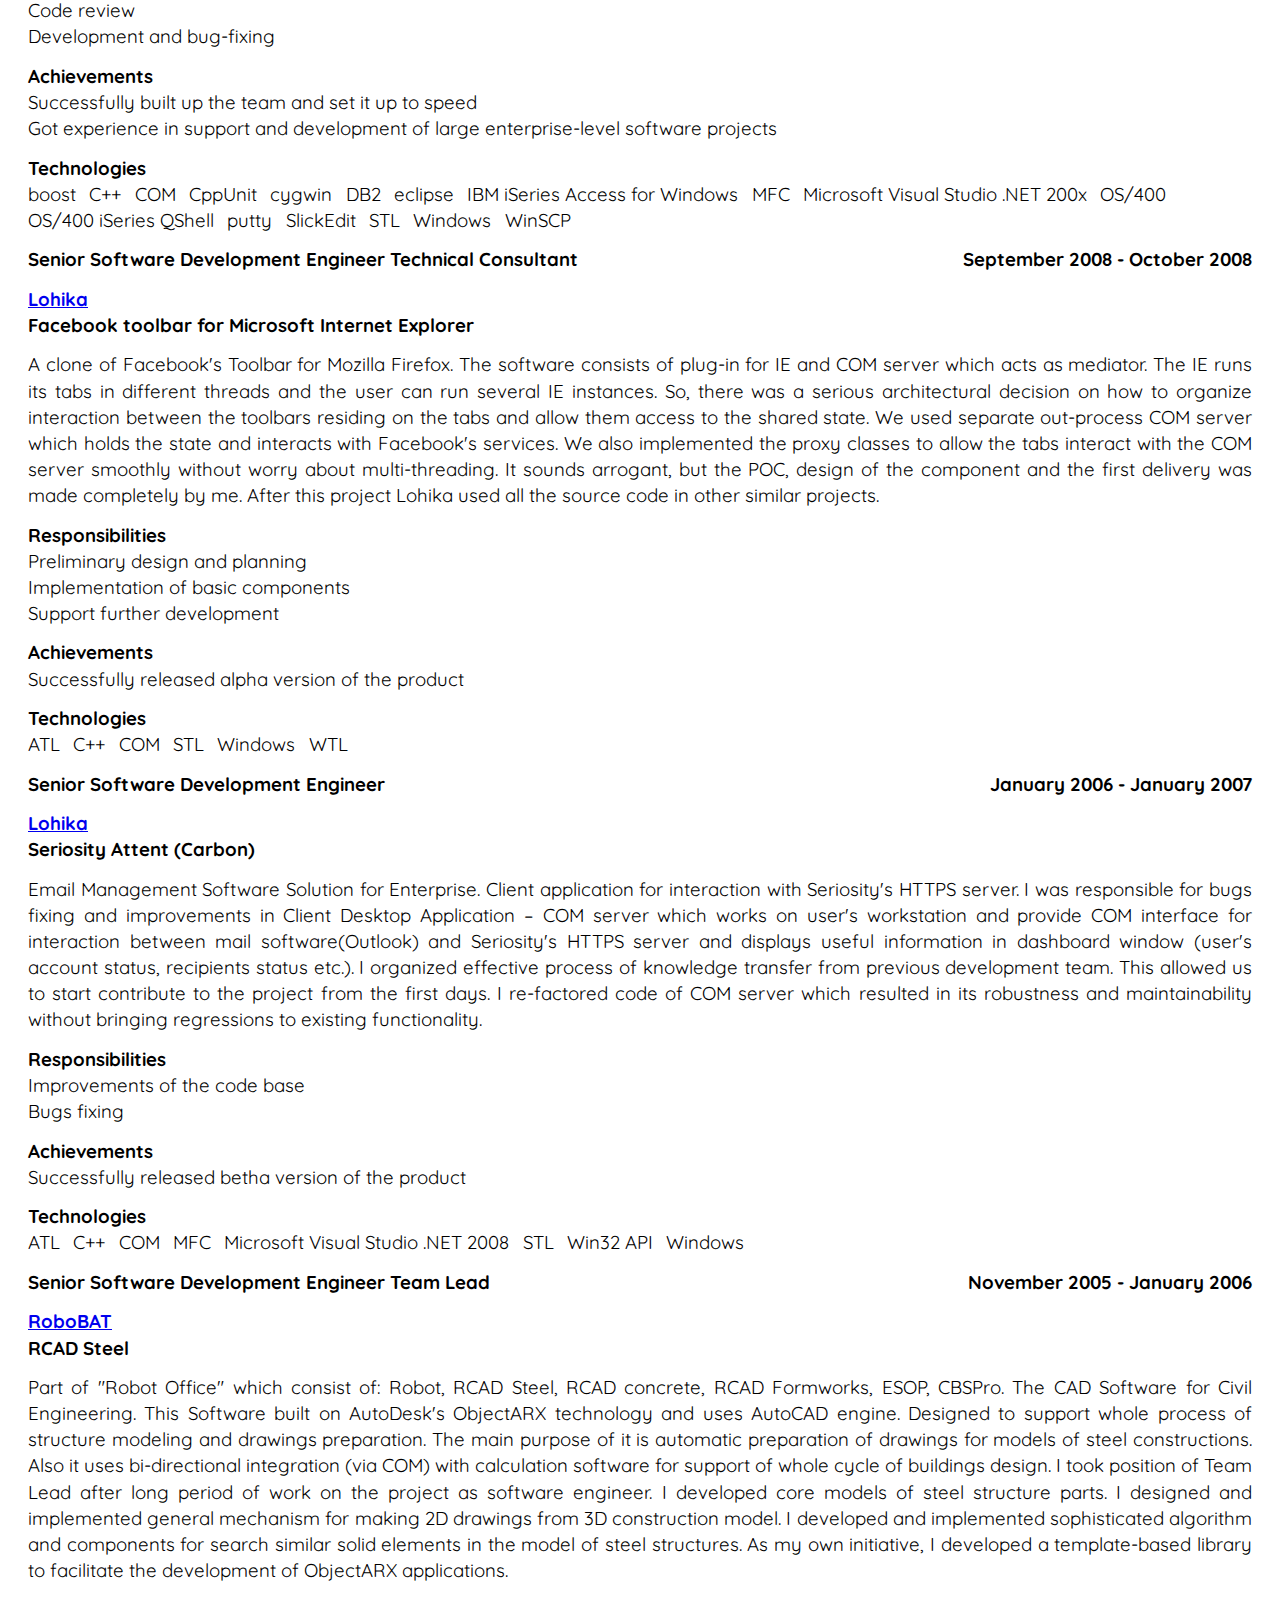
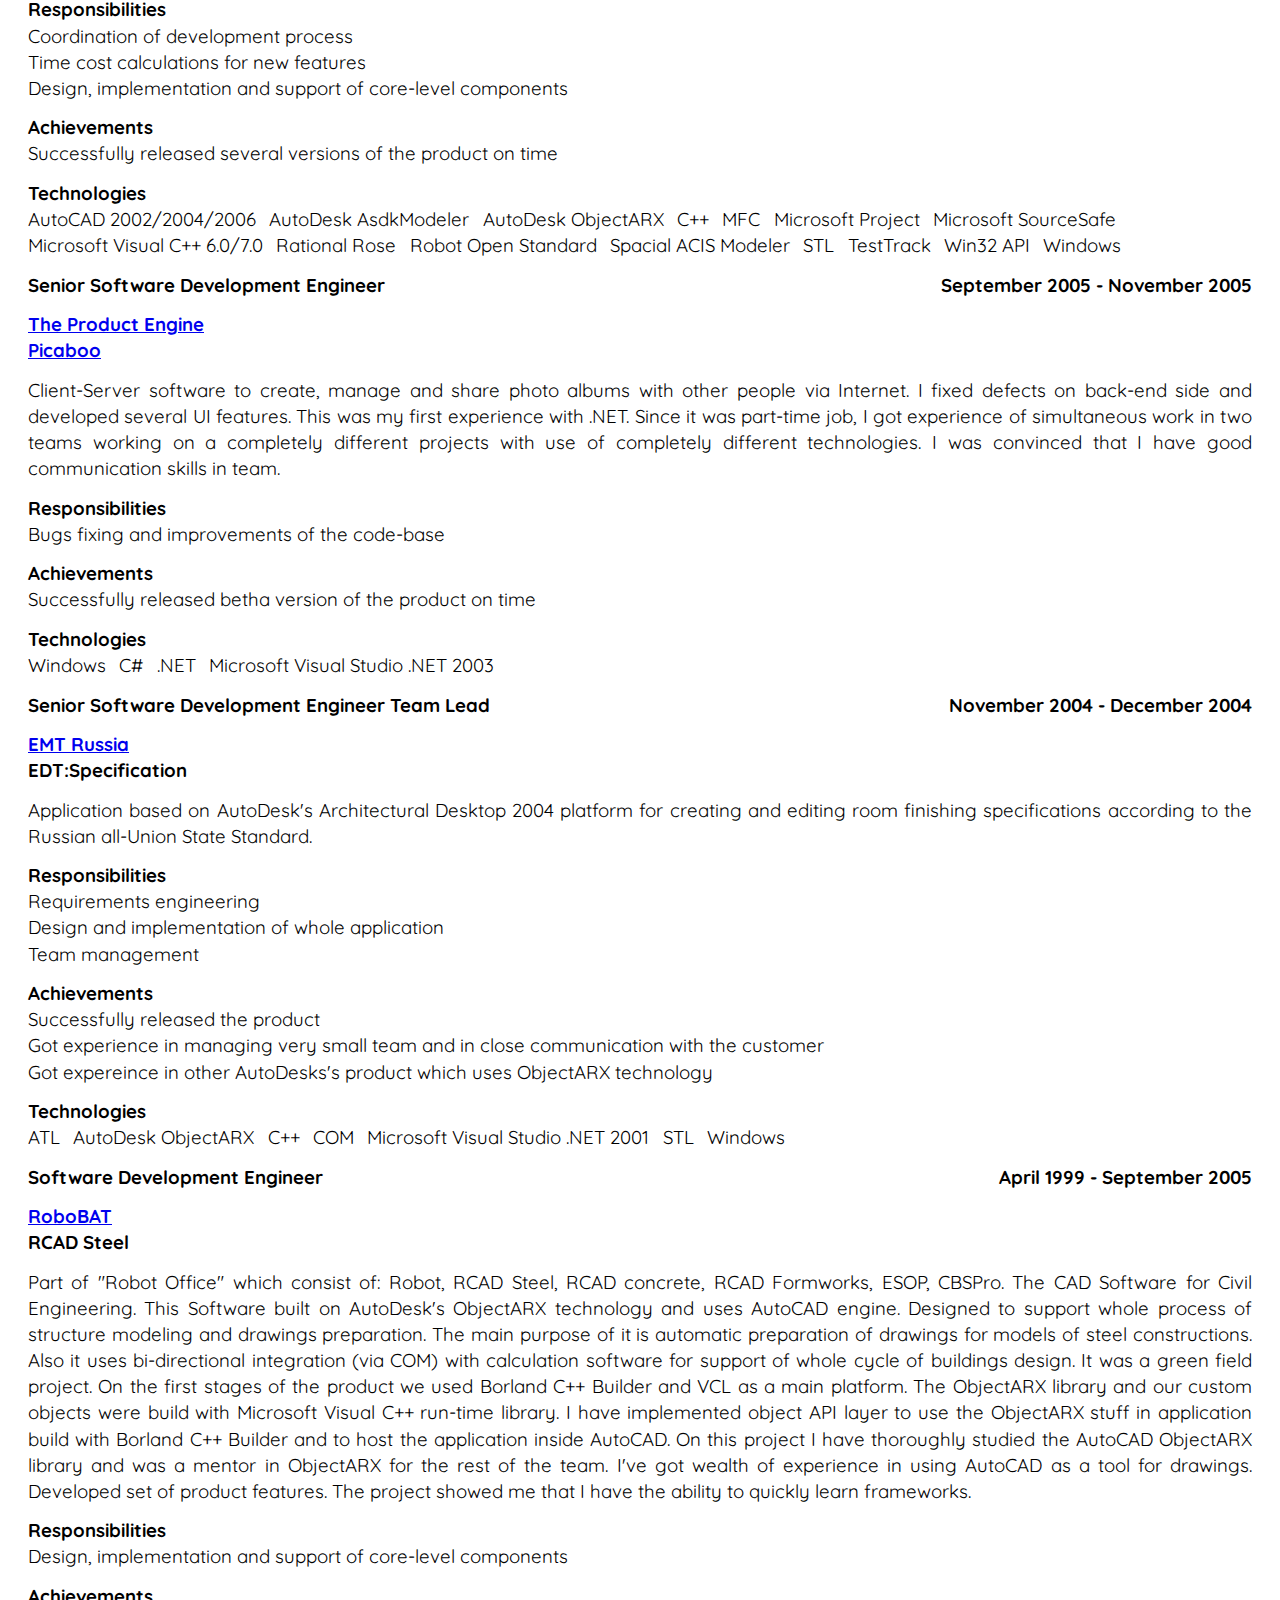
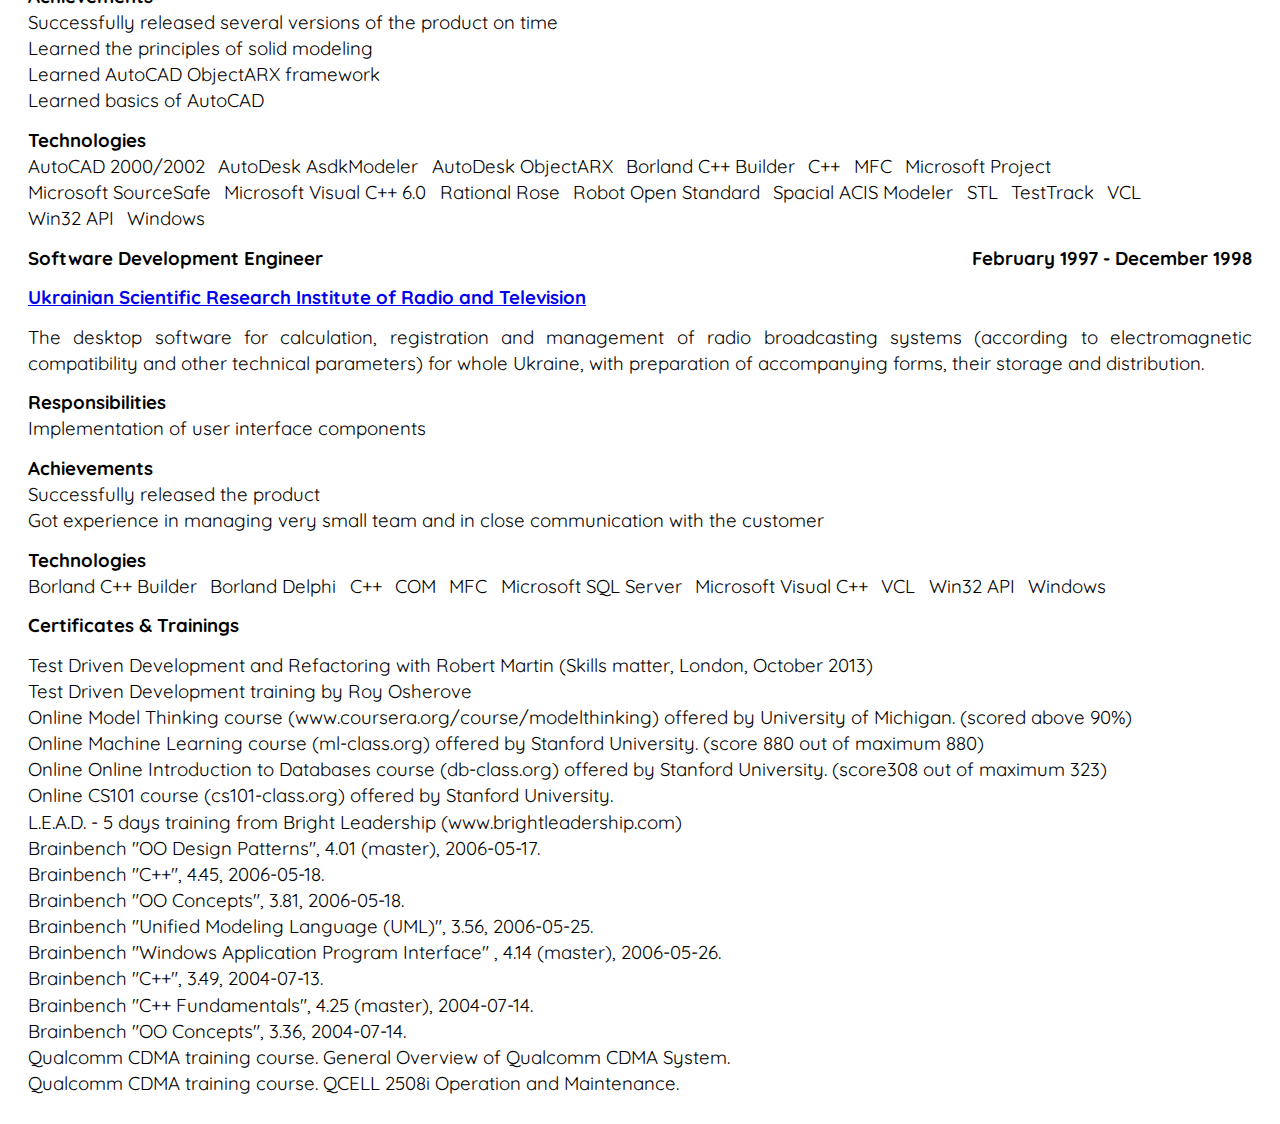
==== commit f76d3a1f: "add devops badge" ====
--- a/cv/index.html
+++ b/cv/index.html
@@ -12,6 +12,7 @@
       </div>
       <div id="badges">
         <div class="tile badge">Senior Software Engineer</div>
+        <div class="tile badge">DevOps</div>
         <div class="tile badge">Team Lead</div>
         <div class="tile badge">Clean Coder</div>
       </div>
